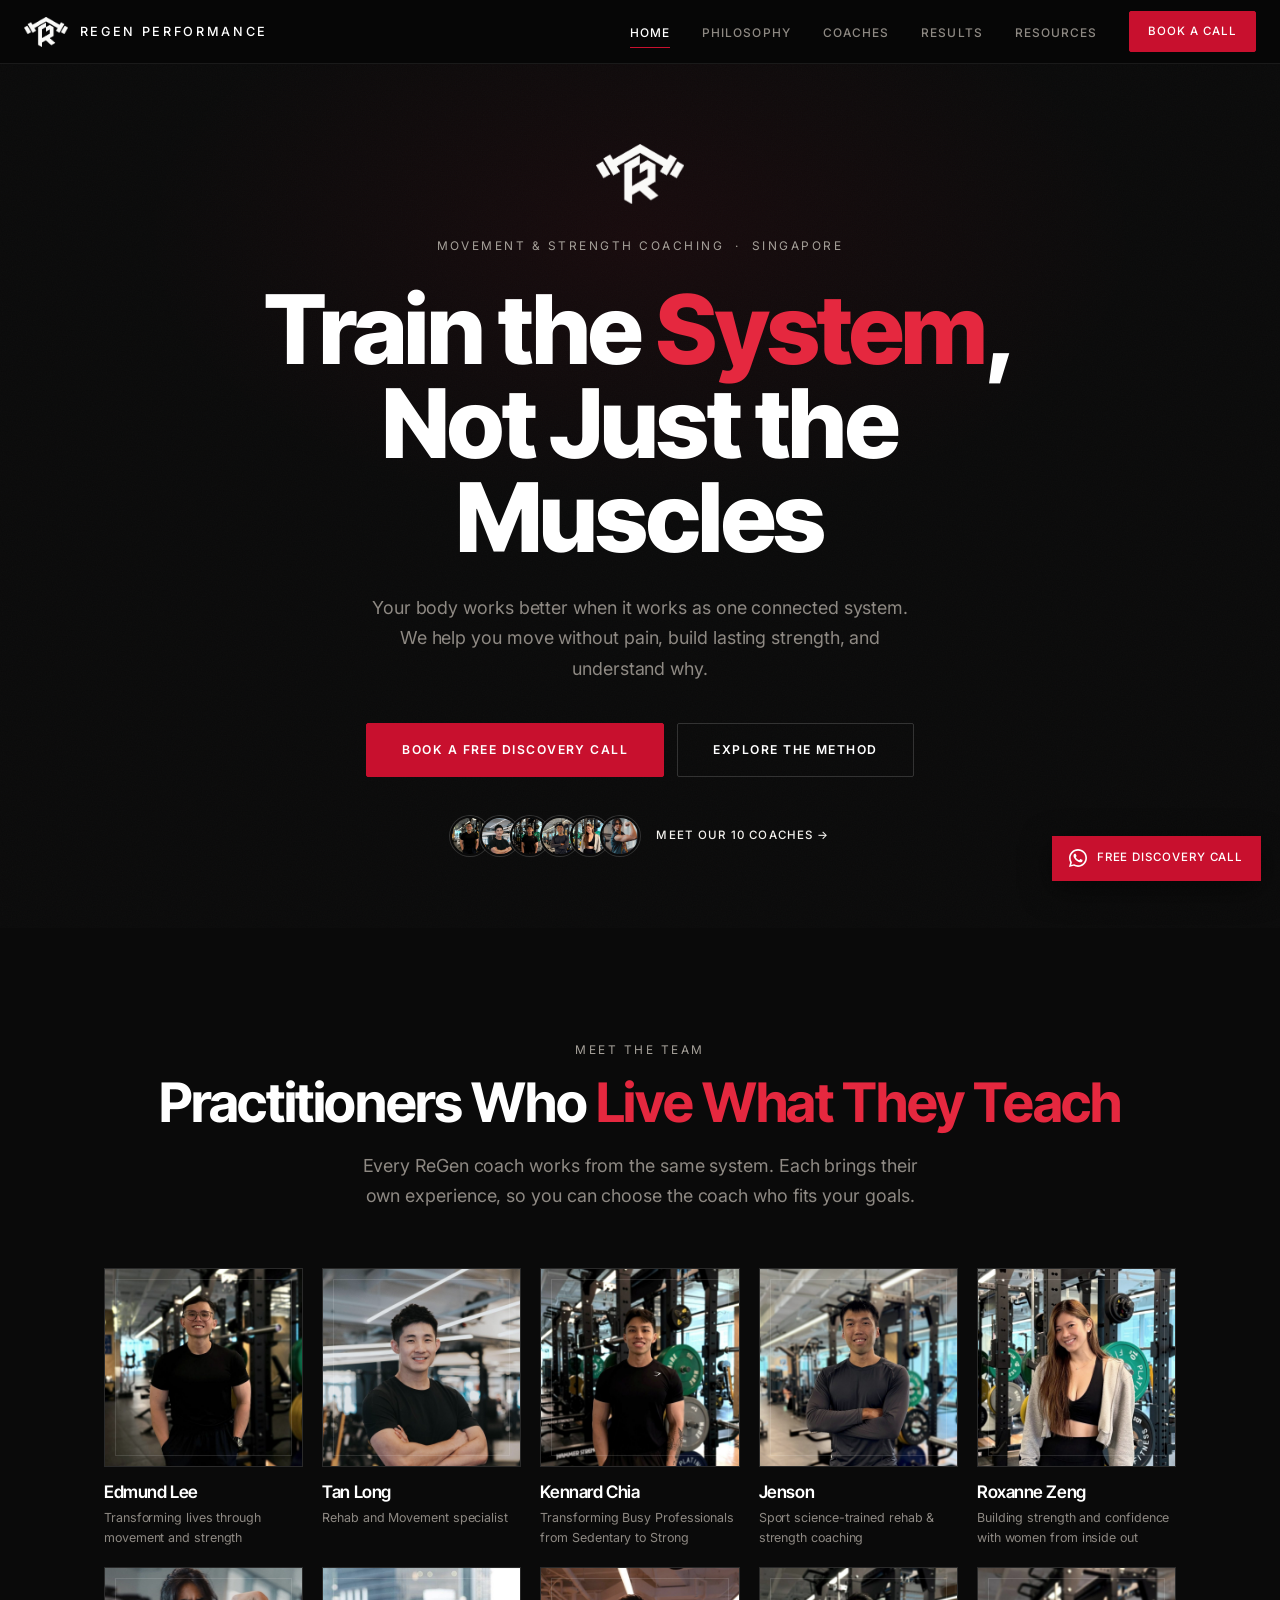
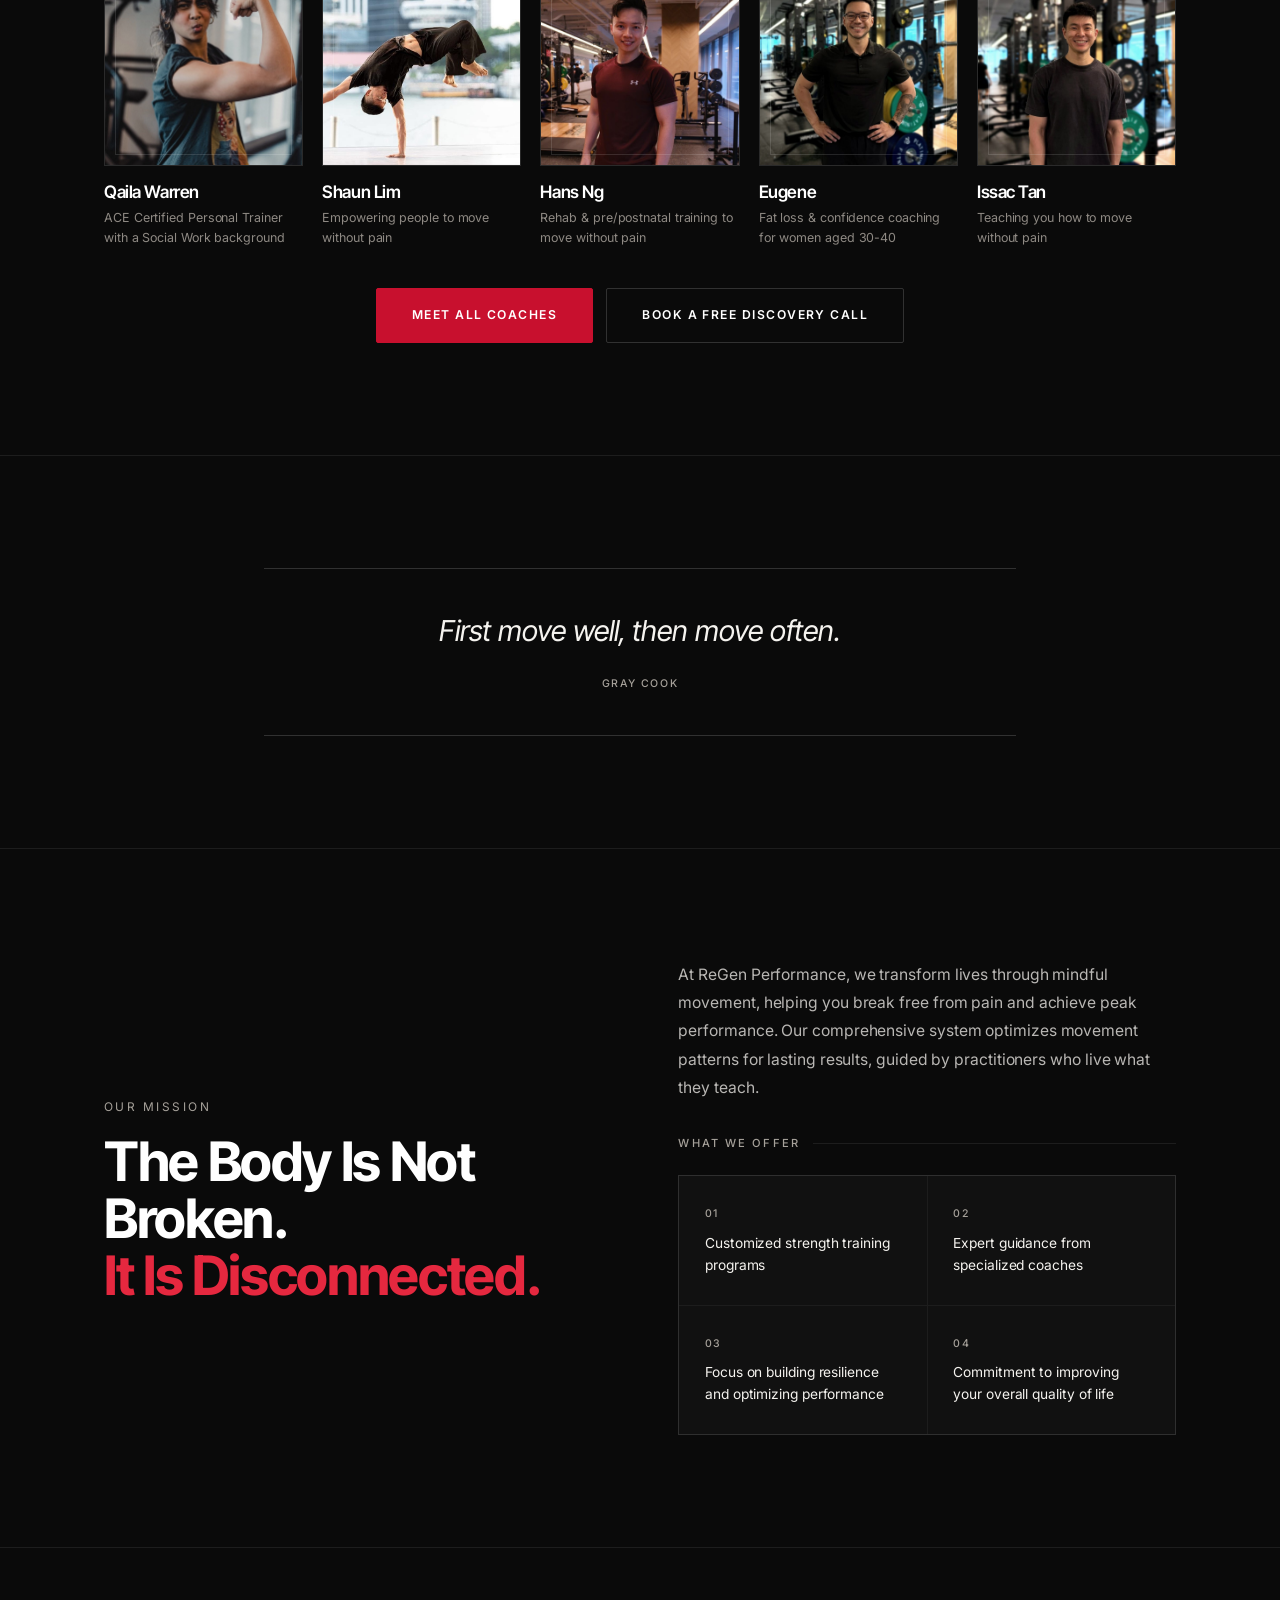
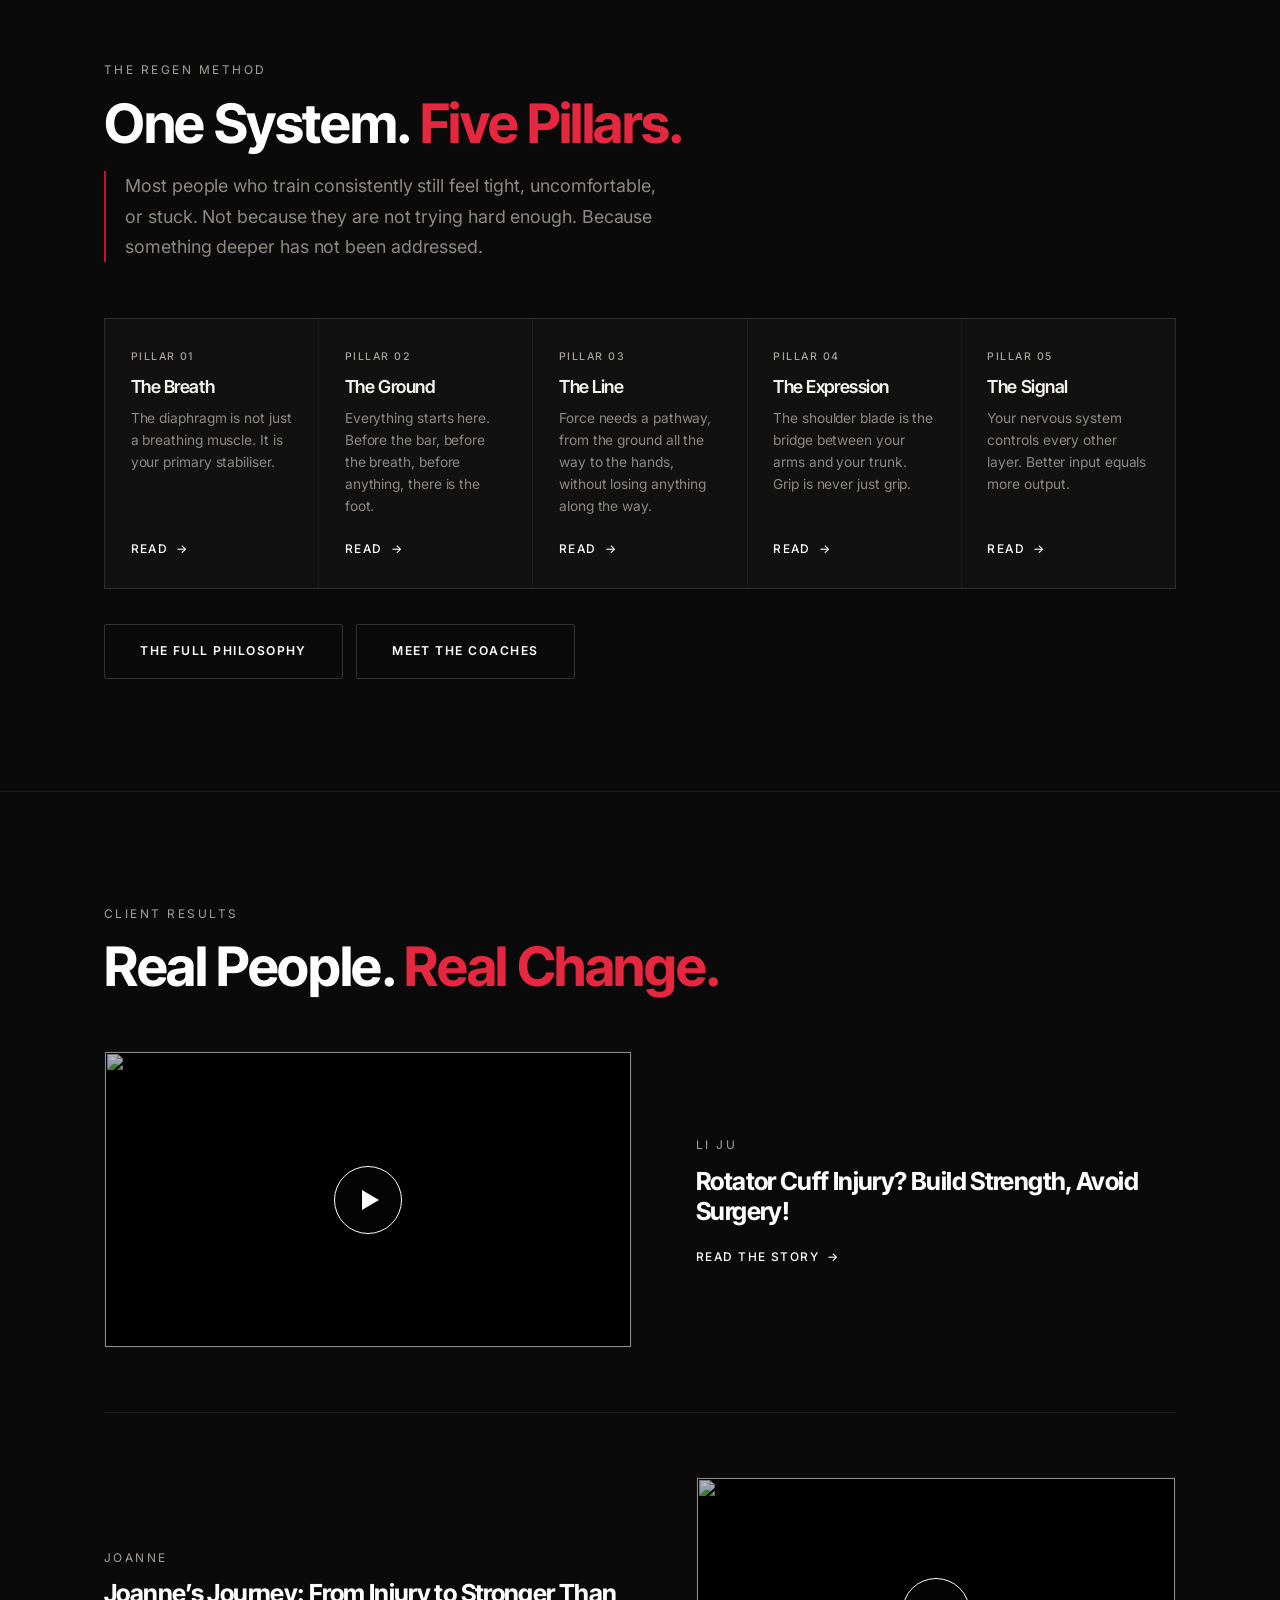
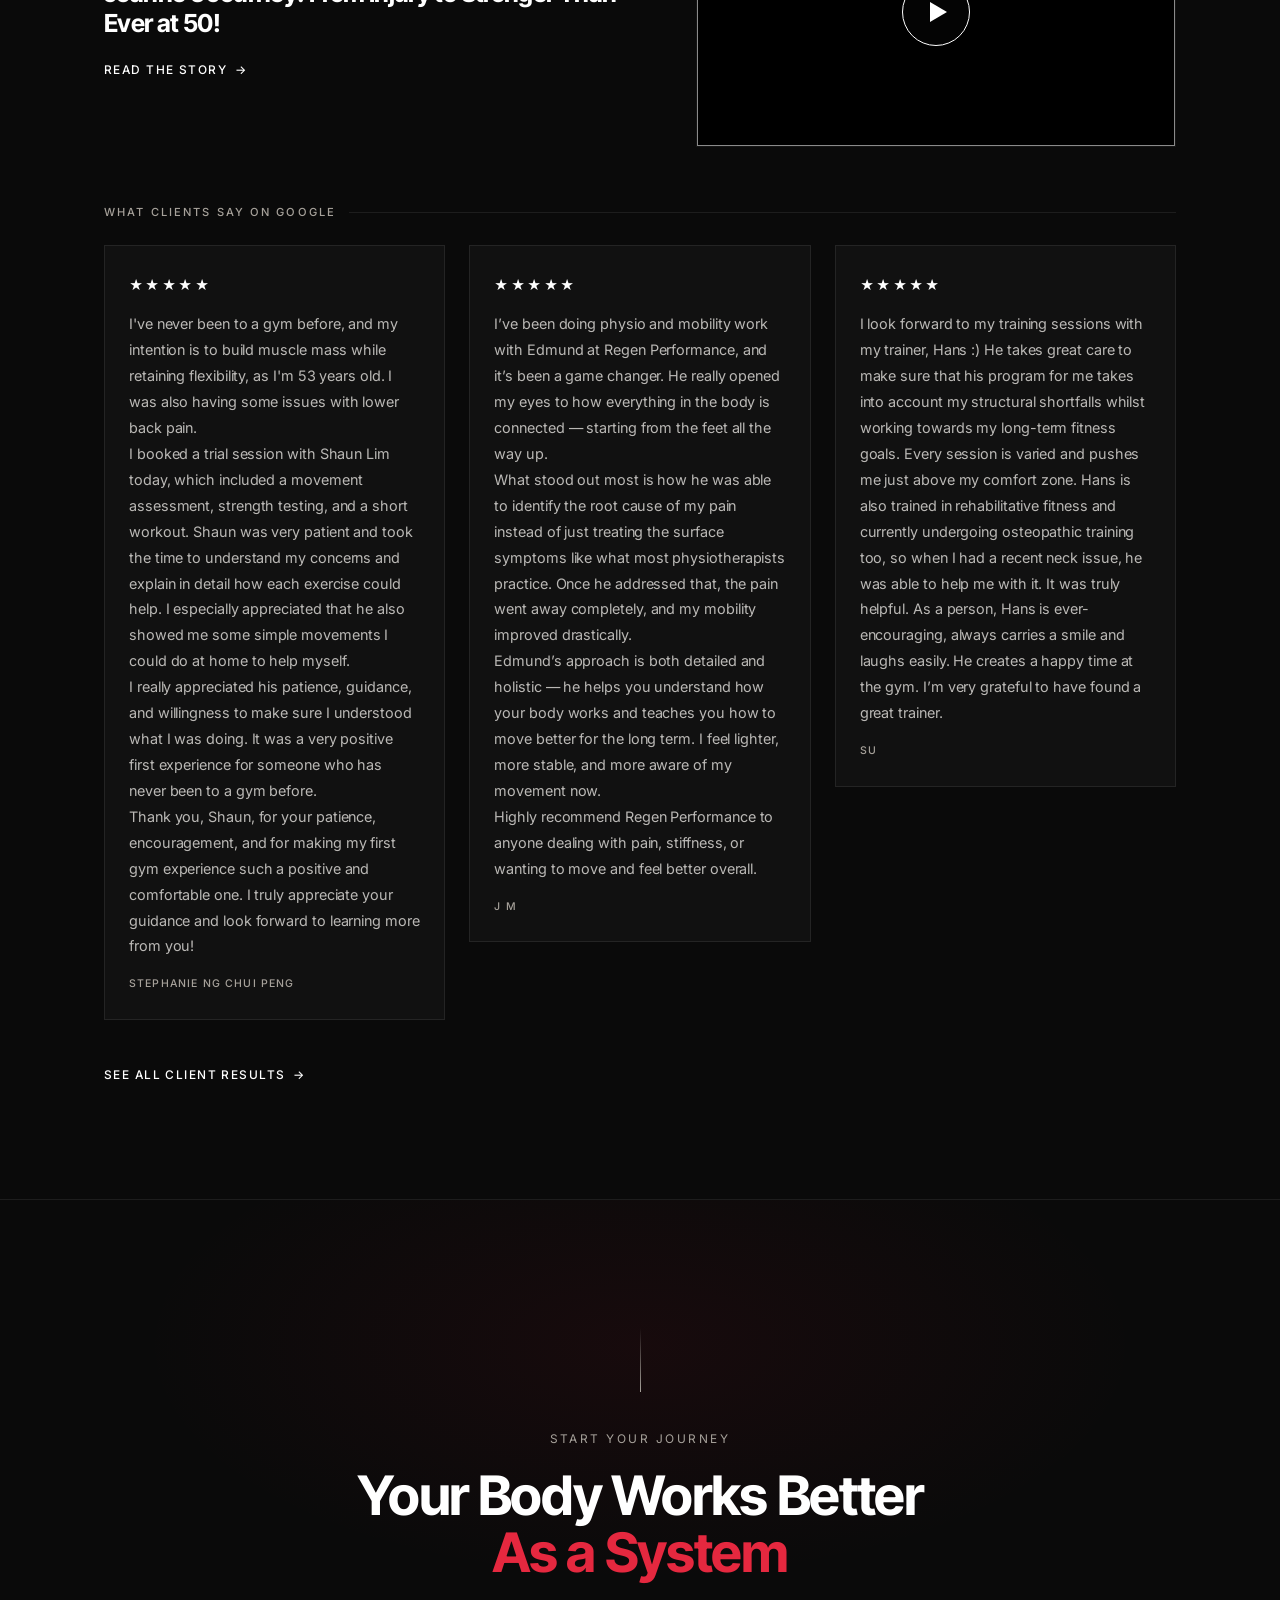
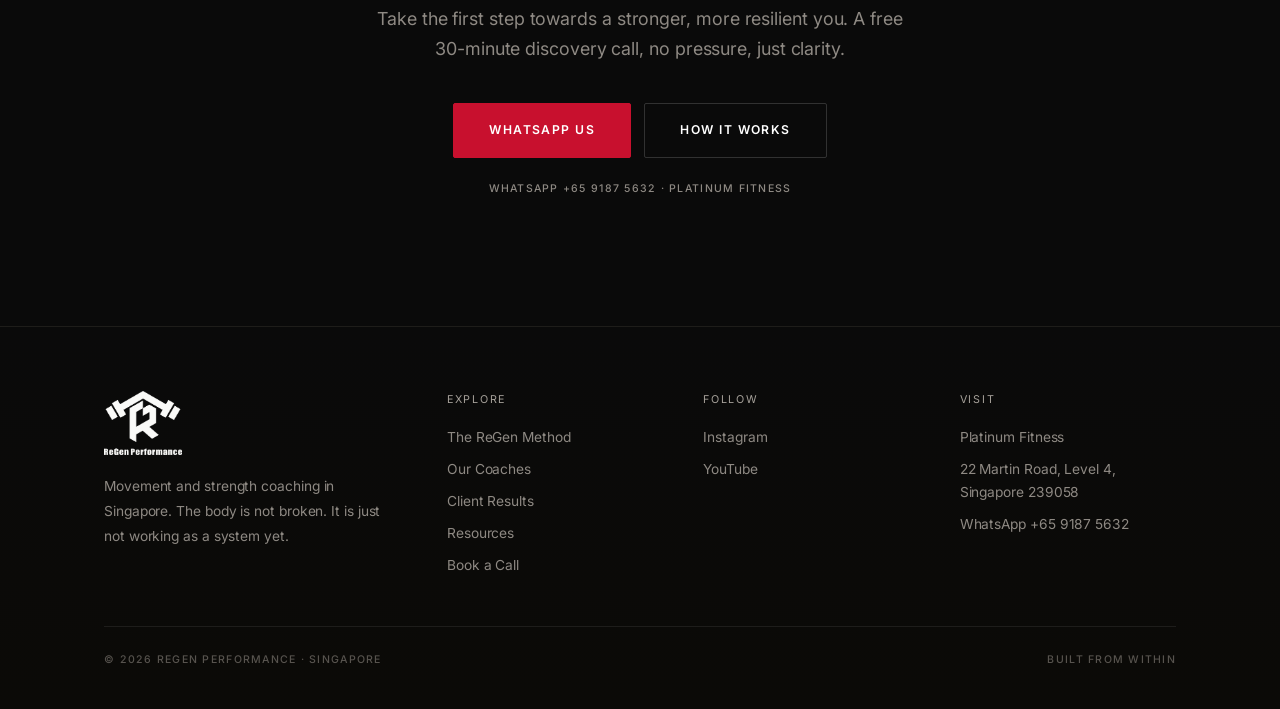
==== index.html @ e192d985 "Premium redesign: black, white and red with Inter Tight / Inter - Near-black + off-white base, deep " ====
<!DOCTYPE html>
<html lang="en">
<head>
<meta charset="UTF-8">
<meta name="viewport" content="width=device-width, initial-scale=1.0">
<title>ReGen Performance · Movement &amp; Strength Coaching Singapore</title>
<meta name="description" content="ReGen Performance is a movement and strength coaching team in Singapore. Train the system, not just the muscles. Move well, get stronger and train pain-free. Book a free 30-minute discovery call.">
<meta property="og:title" content="ReGen Performance · Movement &amp; Strength Coaching Singapore">
<meta property="og:description" content="Movement and strength coaching in Singapore. Train the system, not just the muscles.">
<meta property="og:image" content="/assets/img/icon-512.png">
<meta property="og:type" content="website">
<meta name="theme-color" content="#070707">
<link rel="icon" type="image/png" href="/assets/img/favicon-32.png">
<link rel="apple-touch-icon" href="/assets/img/apple-touch-icon.png">
<link rel="preconnect" href="https://fonts.googleapis.com"><link rel="preconnect" href="https://fonts.gstatic.com" crossorigin>
<link href="https://fonts.googleapis.com/css2?family=Inter+Tight:ital,wght@0,500;0,600;0,700;0,800;1,700&family=Inter:wght@300;400;500;600&display=swap" rel="stylesheet">
<link rel="stylesheet" href="/assets/css/site.css">
</head>
<body data-page="home">
<main>

  <!-- HERO -->
  <section class="hero center">
    <div class="glow"></div><div class="grain"></div>
    <div class="wrap-narrow">
      <img class="hero-mark rise" src="/assets/img/logo-mark-white.png" alt="" width="88" height="60" style="margin-left:auto;margin-right:auto">
      <span class="eyebrow rise rise-1">Movement &amp; Strength Coaching &nbsp;·&nbsp; Singapore</span>
      <h1 class="h1 rise rise-2">Train the <em>System</em>,<br>Not Just the Muscles</h1>
      <p class="lead rise rise-3" id="hero-lead">Your body works better when it works as one connected system. We help you move without pain, build lasting strength, and understand why.</p>
      <div class="btn-row rise rise-4">
        <a class="btn btn-gold" id="hero-book" href="/book.html">Book a Free Discovery Call</a>
        <a class="btn btn-ghost" href="/philosophy.html">Explore the Method</a>
      </div>
      <a class="hero-team rise rise-4" id="hero-team" href="#team" hidden></a>
    </div>
  </section>

  <!-- TEAM -->
  <section class="section" id="team">
    <div class="wrap">
      <div class="section-head reveal center">
        <span class="eyebrow">Meet the Team</span>
        <h2 class="h2">Practitioners Who <em>Live What They Teach</em></h2>
        <p class="lead">Every ReGen coach works from the same system. Each brings their own experience, so you can choose the coach who fits your goals.</p>
      </div>
      <div class="team-wall" id="team-wall"><div class="skeleton">Loading the team</div></div>
      <div class="btn-row reveal" style="justify-content:center;margin-top:2.5rem"><a class="btn btn-gold" href="/coaches.html">Meet All Coaches</a><a class="btn btn-ghost" id="team-book" href="/book.html">Book a Free Discovery Call</a></div>
    </div>
  </section>

  <!-- QUOTE -->
  <section class="section" id="quote-section" hidden>
    <div class="wrap-narrow reveal"><div class="pq"><p id="quote-text"></p><cite id="quote-author"></cite></div></div>
  </section>

  <!-- MISSION -->
  <section class="section">
    <div class="wrap split">
      <div class="reveal">
        <span class="eyebrow">Our Mission</span>
        <h2 class="h2" style="margin-top:0.9rem">The Body Is Not Broken.<br><em>It Is Disconnected.</em></h2>
      </div>
      <div class="reveal">
        <div class="body" id="mission-body"></div>
        <div id="offer" style="margin-top:2rem"></div>
      </div>
    </div>
  </section>

  <!-- THE METHOD -->
  <section class="section">
    <div class="wrap">
      <div class="section-head reveal">
        <span class="eyebrow">The ReGen Method</span>
        <h2 class="h2">One System. <em>Five Pillars.</em></h2>
        <p class="lead lead-rule">Most people who train consistently still feel tight, uncomfortable, or stuck. Not because they are not trying hard enough. Because something deeper has not been addressed.</p>
      </div>
      <div class="grid grid-5 reveal">
        <a class="card" href="/philosophy.html#breath"><span class="card-label">Pillar 01</span><span class="card-title">The Breath</span><span class="card-text">The diaphragm is not just a breathing muscle. It is your primary stabiliser.</span><span class="link-arrow">Read <span>→</span></span></a>
        <a class="card" href="/philosophy.html#ground"><span class="card-label">Pillar 02</span><span class="card-title">The Ground</span><span class="card-text">Everything starts here. Before the bar, before the breath, before anything, there is the foot.</span><span class="link-arrow">Read <span>→</span></span></a>
        <a class="card" href="/philosophy.html#line"><span class="card-label">Pillar 03</span><span class="card-title">The Line</span><span class="card-text">Force needs a pathway, from the ground all the way to the hands, without losing anything along the way.</span><span class="link-arrow">Read <span>→</span></span></a>
        <a class="card" href="/philosophy.html#expression"><span class="card-label">Pillar 04</span><span class="card-title">The Expression</span><span class="card-text">The shoulder blade is the bridge between your arms and your trunk. Grip is never just grip.</span><span class="link-arrow">Read <span>→</span></span></a>
        <a class="card" href="/philosophy.html#signal"><span class="card-label">Pillar 05</span><span class="card-title">The Signal</span><span class="card-text">Your nervous system controls every other layer. Better input equals more output.</span><span class="link-arrow">Read <span>→</span></span></a>
      </div>
      <div class="btn-row reveal" style="margin-top:2.2rem">
        <a class="btn btn-ghost" href="/philosophy.html">The Full Philosophy</a>
        <a class="btn btn-ghost" href="/coaches.html">Meet the Coaches</a>
      </div>
    </div>
  </section>

  <!-- RESULTS -->
  <section class="section" id="results-section" hidden>
    <div class="wrap">
      <div class="section-head reveal">
        <span class="eyebrow">Client Results</span>
        <h2 class="h2">Real People. <em>Real Change.</em></h2>
      </div>
      <div id="featured-stories"></div>
      <div id="home-reviews" style="margin-top:3.5rem"></div>
      <div class="reveal" style="margin-top:2.5rem"><a class="link-arrow" href="/results.html">See all client results <span>→</span></a></div>
    </div>
  </section>

  <!-- CTA -->
  <section class="cta-band">
    <div class="glow"></div>
    <div class="wrap-narrow reveal">
      <div class="hero-vline"></div>
      <span class="eyebrow">Start Your Journey</span>
      <h2 class="h2" style="margin-top:1rem">Your Body Works Better<br><em>As a System</em></h2>
      <p class="lead" id="cta-lead">Take the first step towards a stronger, more resilient you. A free 30-minute discovery call, no pressure, just clarity.</p>
      <div class="btn-row"><a class="btn btn-gold" id="cta-wa" href="/book.html">WhatsApp Us</a><a class="btn btn-ghost" href="/book.html">How It Works</a></div>
      <p class="cta-note" id="cta-note"></p>
    </div>
  </section>

</main>
<script src="https://cdn.jsdelivr.net/npm/marked@12.0.2/marked.min.js"></script>
<script src="/assets/js/site.js"></script>
<script>
RG.ready(async function (site) {
  var waHref = RG.wa(site.whatsapp, site.whatsappMessage);
  document.getElementById("hero-book").href = waHref;
  document.getElementById("hero-book").target = "_blank";
  document.getElementById("cta-wa").href = waHref;
  document.getElementById("cta-wa").target = "_blank";
  if (site.whatsappDisplay) document.getElementById("cta-note").textContent = "WhatsApp " + site.whatsappDisplay + " · " + ((site.location && site.location.name) || "");

  if (site.quote && site.quote.text) {
    document.getElementById("quote-text").textContent = site.quote.text.replace(/^["“]|["”]$/g, "");
    document.getElementById("quote-author").textContent = site.quote.author;
    document.getElementById("quote-section").hidden = false;
  }
  var mission = document.getElementById("mission-body");
  mission.innerHTML = site.mission && site.mission.body ? RG.md(site.mission.body) : "";
  if (site.offer && site.offer.length) {
    document.getElementById("offer").innerHTML = '<div class="label-rule">What We Offer</div><div class="grid grid-2">' +
      site.offer.filter(Boolean).map(function (o, i) { return '<div class="card"><span class="card-label">0' + (i + 1) + '</span><span class="card-text" style="color:var(--cream)">' + RG.esc(o) + "</span></div>"; }).join("") + "</div>";
  }

  var [t, r, c] = await Promise.all([RG.load("testimonials"), RG.load("reviews"), RG.load("coaches")]);

  var featured = (t.testimonials || []).filter(function (x) { return x.featured; }).slice(0, 2);
  if (featured.length) {
    document.getElementById("featured-stories").innerHTML = featured.map(function (s) {
      return '<article class="story reveal"><div class="story-media">' + (RG.video(s.youtubeId, s.name) || "") + '</div><div><span class="eyebrow">' + RG.esc(s.name) + '</span><h3 class="h3">' + RG.esc(s.headline) + '</h3><a class="link-arrow" href="/results.html">Read the story <span>→</span></a></div></article>';
    }).join("");
    document.getElementById("results-section").hidden = false;
  }
  // Three featured reviews, each about a different coach, in a fresh order per visit.
  var seen = {}, reviews = RG.shuffle((r.reviews || []).filter(function (v) { return v.featured; })).filter(function (v) {
    var k = (v.coaches || [])[0] || v.name; if (seen[k]) return false; seen[k] = 1; return true;
  }).slice(0, 3);
  if (reviews.length) {
    document.getElementById("home-reviews").innerHTML = '<div class="label-rule">What Clients Say on Google</div><div class="review-grid">' + reviews.map(function (v) {
      return '<figure class="review reveal">' + RG.stars(v.rating) + "<p>" + RG.esc(v.text) + '</p><figcaption class="review-by">' + RG.esc(v.name) + "</figcaption></figure>";
    }).join("") + "</div>";
    document.getElementById("results-section").hidden = false;
  }

  var team = RG.shuffle(c.coaches);
  if (team.length) {
    document.getElementById("team-wall").innerHTML = team.map(function (k) {
      var href = "/coach.html?c=" + encodeURIComponent(k.slug);
      return '<a class="team-member reveal" href="' + href + '"><span class="coach-photo">' + RG.photo(k.photo, k.name) + '</span>' +
        '<span class="team-name">' + RG.esc(k.name) + '</span><span class="team-spec">' + RG.esc(k.specialty) + '</span></a>';
    }).join("");
    var hero = document.getElementById("hero-team");
    hero.innerHTML = '<span class="hero-faces">' + team.slice(0, 6).map(function (k) { return '<span class="hero-face">' + RG.photo(k.photo, k.name) + '</span>'; }).join("") + '</span>' +
      '<span class="hero-team-text">Meet our ' + team.length + ' coaches <span>→</span></span>';
    hero.hidden = false;
  }
  document.getElementById("team-book").href = waHref;
  document.getElementById("team-book").target = "_blank";
});
</script>
</body>
</html>
---- assets/css/site.css ----
/* ReGen Performance design system: matches the Built From Within ebook */
:root{
  --ink:#0A0A0A;--cream:#F5F3EF;--white:#FFFFFF;
  --accent:#C8102E;--accent-bright:#E0263F;
  --gold:#A6A19A;--gold-bright:#FFFFFF;
  --muted:#8E8983;--muted2:#57534E;
  --card:#111111;--card2:#181818;
  --border:rgba(255,255,255,0.08);--border2:rgba(255,255,255,0.16);
  --text-soft:rgba(245,243,239,0.74);
  --serif:"Inter Tight","Inter",system-ui,sans-serif;
  --sans:"Inter",system-ui,sans-serif;
  --mono:"Inter",system-ui,sans-serif;
  --nav-h:64px;
  --wrap:1120px;
}
*{margin:0;padding:0;box-sizing:border-box;}
html{scroll-behavior:smooth;-webkit-text-size-adjust:100%;}
body{background:var(--ink);color:var(--cream);font-family:var(--sans);font-weight:300;line-height:1.7;overflow-x:hidden;min-height:100vh;display:flex;flex-direction:column;}
main{flex:1;padding-top:var(--nav-h);}
img{max-width:100%;display:block;}
a{color:inherit;}
::selection{background:rgba(255,255,255,0.193);color:var(--white);}
:focus-visible{outline:2px solid var(--gold);outline-offset:3px;}

/* ---------- Type ---------- */
.eyebrow{font-family:var(--mono);font-weight:500;font-size:0.744rem;letter-spacing:0.21em;color:var(--gold);text-transform:uppercase;font-weight:400;}
.h1{font-family:var(--serif);font-size:clamp(2.8rem,8vw,6rem);font-weight:900;line-height:0.95;color:var(--white);letter-spacing:-0.015em;}
.h2{font-family:var(--serif);font-size:clamp(2rem,5vw,3.4rem);font-weight:700;line-height:1.05;color:var(--white);}
.h3{font-family:var(--serif);font-size:clamp(1.25rem,2.4vw,1.55rem);font-weight:700;line-height:1.2;color:var(--white);}
.h1 em,.h2 em,.h3 em{font-style:italic;color:var(--gold);font-weight:inherit;}
.lead{font-size:clamp(1rem,1.6vw,1.12rem);color:var(--muted);line-height:1.9;max-width:560px;}
.lead-rule{padding-left:1.2rem;border-left:2px solid var(--gold);}
.body{font-size:0.98rem;color:var(--text-soft);line-height:1.9;}
.body strong{color:var(--cream);font-weight:500;}
.center{text-align:center;}.center .lead{margin-left:auto;margin-right:auto;}

/* ---------- Layout ---------- */
.wrap{max-width:var(--wrap);margin:0 auto;padding:0 1.5rem;}
.wrap-narrow{max-width:800px;margin:0 auto;padding:0 1.5rem;}
.section{padding:clamp(4rem,9vw,7rem) 0;position:relative;}
.section+.section{border-top:1px solid var(--border);}
.section-head{margin-bottom:clamp(2.2rem,5vw,3.5rem);}
.section-head .eyebrow{display:block;margin-bottom:0.9rem;}
.section-head .lead{margin-top:1.2rem;}
.label-rule{font-family:var(--mono);font-weight:500;font-size:0.696rem;letter-spacing:0.19em;color:var(--gold);text-transform:uppercase;display:flex;align-items:center;gap:0.8rem;margin:0 0 1.4rem;}
.label-rule::after{content:"";flex:1;height:1px;background:var(--border);}
.divider{height:1px;margin:2.5rem 0;background:linear-gradient(to right,rgba(255,255,255,0.176),transparent);}
.glow{position:absolute;inset:0;pointer-events:none;background:radial-gradient(ellipse 60% 50% at 50% 25%,rgba(255,255,255,0.039) 0%,transparent 65%);}
.grain{position:absolute;inset:0;pointer-events:none;opacity:0.025;background-image:url("data:image/svg+xml,%3Csvg xmlns='http://www.w3.org/2000/svg' width='300' height='300'%3E%3Cfilter id='n'%3E%3CfeTurbulence type='fractalNoise' baseFrequency='0.8' numOctaves='4' stitchTiles='stitch'/%3E%3C/filter%3E%3Crect width='300' height='300' filter='url(%23n)'/%3E%3C/svg%3E");}

/* ---------- Buttons ---------- */
.btn{display:inline-flex;align-items:center;justify-content:center;gap:0.6rem;padding:1rem 2.2rem;font-family:var(--sans);font-size:0.76rem;font-weight:500;letter-spacing:0.2em;text-transform:uppercase;text-decoration:none;border:1px solid var(--gold);cursor:pointer;transition:background .3s,color .3s,transform .3s,border-color .3s;}
.btn-gold{background:var(--gold);color:var(--ink);}
.btn-gold:hover{background:var(--gold-bright);border-color:var(--gold-bright);transform:translateY(-2px);}
.btn-ghost{background:transparent;color:var(--gold);border-color:var(--border2);}
.btn-ghost:hover{border-color:var(--gold);background:rgba(255,255,255,0.033);}
.btn-sm{padding:0.65rem 1.2rem;font-size:0.66rem;letter-spacing:0.16em;}
.btn-row{display:flex;gap:0.8rem;flex-wrap:wrap;}
.center .btn-row{justify-content:center;}
.link-arrow{font-family:var(--mono);font-weight:500;font-size:0.744rem;letter-spacing:0.12em;text-transform:uppercase;color:var(--gold);text-decoration:none;display:inline-flex;gap:0.5rem;align-items:center;}
.link-arrow span{transition:transform .25s;}
.link-arrow:hover span{transform:translateX(4px);}

/* ---------- Nav ---------- */
.progress-bar{position:fixed;top:0;left:0;height:2px;background:var(--gold);z-index:300;width:0;transition:width .1s linear;}
.site-nav{position:fixed;top:0;left:0;right:0;z-index:200;height:var(--nav-h);background:rgba(7,7,7,0.92);backdrop-filter:blur(20px);-webkit-backdrop-filter:blur(20px);border-bottom:1px solid var(--border);}
.site-nav .wrap{height:100%;display:flex;align-items:center;justify-content:space-between;gap:1rem;max-width:1280px;}
.brand{display:flex;align-items:center;gap:0.75rem;text-decoration:none;}
.brand img{height:30px;width:auto;}
.brand span{font-family:var(--mono);font-weight:500;font-size:0.792rem;letter-spacing:0.21em;color:var(--gold);text-transform:uppercase;white-space:nowrap;}
.nav-links{display:flex;align-items:center;gap:2rem;list-style:none;}
.nav-links a{font-family:var(--mono);font-weight:500;font-size:0.744rem;letter-spacing:0.09em;text-transform:uppercase;color:var(--muted);text-decoration:none;transition:color .25s;position:relative;padding:0.4rem 0;}
.nav-links a:hover,.nav-links a[aria-current="page"]{color:var(--gold);}
.nav-links a[aria-current="page"]::after{content:"";position:absolute;left:0;right:0;bottom:-2px;height:1px;background:var(--gold);}
.nav-links .btn{color:var(--ink);padding:0.6rem 1.1rem;font-family:var(--mono);font-weight:500;font-size:0.72rem;}
.nav-links .btn:hover{color:var(--ink);}
.nav-links .btn::after{display:none;}
.nav-toggle{display:none;background:none;border:0;width:44px;height:44px;cursor:pointer;position:relative;}
.nav-toggle span,.nav-toggle span::before,.nav-toggle span::after{position:absolute;left:11px;width:22px;height:1.5px;background:var(--gold);transition:transform .3s,opacity .3s;content:"";}
.nav-toggle span{top:21px;}
.nav-toggle span::before{left:0;top:-7px;}
.nav-toggle span::after{left:0;top:7px;}
.nav-open .nav-toggle span{background:transparent;}
.nav-open .nav-toggle span::before{transform:translateY(7px) rotate(45deg);}
.nav-open .nav-toggle span::after{transform:translateY(-7px) rotate(-45deg);}

/* ---------- Footer ---------- */
.site-footer{border-top:1px solid var(--border);padding:4rem 0 2.5rem;background:linear-gradient(to bottom,var(--ink),#0b0a07);}
.footer-grid{display:grid;grid-template-columns:1.4fr 1fr 1fr 1fr;gap:2.5rem;}
.footer-brand img{height:64px;width:auto;margin-bottom:1.2rem;}
.footer-brand p{font-size:0.86rem;color:var(--muted);max-width:280px;line-height:1.8;}
.footer-col h4{font-family:var(--mono);font-weight:500;font-size:0.672rem;letter-spacing:0.16em;color:var(--gold);text-transform:uppercase;font-weight:400;margin-bottom:1rem;}
.footer-col ul{list-style:none;display:flex;flex-direction:column;gap:0.55rem;}
.footer-col a,.footer-col li{font-size:0.86rem;color:var(--muted);text-decoration:none;transition:color .2s;}
.footer-col a:hover{color:var(--cream);}
.footer-base{margin-top:3rem;padding-top:1.5rem;border-top:1px solid var(--border);display:flex;justify-content:space-between;gap:1rem;flex-wrap:wrap;font-family:var(--mono);font-weight:500;font-size:0.66rem;letter-spacing:0.12em;color:var(--muted2);text-transform:uppercase;}

/* ---------- Floating WhatsApp ---------- */
.wa-float{position:fixed;right:1.2rem;bottom:1.2rem;z-index:150;display:flex;align-items:center;gap:0.6rem;background:var(--gold);color:var(--ink);text-decoration:none;padding:0.8rem 1.1rem;font-family:var(--mono);font-weight:500;font-size:0.72rem;letter-spacing:0.08em;text-transform:uppercase;font-weight:500;box-shadow:0 8px 30px rgba(0,0,0,0.5);transition:transform .3s,background .3s;}
.wa-float:hover{background:var(--gold-bright);transform:translateY(-2px);}
.wa-float svg{width:18px;height:18px;flex-shrink:0;}

/* ---------- Hero ---------- */
.hero{position:relative;overflow:hidden;min-height:calc(100vh - var(--nav-h));display:flex;align-items:center;padding:5rem 0 4rem;}
.hero .wrap{position:relative;z-index:1;width:100%;}
.hero-mark{width:88px;margin-bottom:2rem;opacity:0.95;}
.hero .eyebrow{display:block;margin-bottom:1.6rem;}
.hero .lead{margin-top:1.8rem;}
.hero .btn-row{margin-top:2.4rem;}
.hero-vline{width:1px;height:64px;background:linear-gradient(to bottom,transparent,var(--gold));margin:0 auto 2rem;}
.page-hero{position:relative;overflow:hidden;padding:clamp(4.5rem,10vw,7.5rem) 0 clamp(3rem,6vw,4.5rem);border-bottom:1px solid var(--border);}
.page-hero .wrap,.page-hero .wrap-narrow{position:relative;z-index:1;}
.page-hero .eyebrow{display:block;margin-bottom:1.2rem;}
.page-hero .lead{margin-top:1.4rem;}
.pills{display:flex;gap:0.6rem;flex-wrap:wrap;margin-top:1.8rem;}
.center .pills{justify-content:center;}
.pill{font-family:var(--mono);font-weight:500;font-size:0.66rem;letter-spacing:0.09em;text-transform:uppercase;color:rgba(255,255,255,0.385);border:1px solid rgba(255,255,255,0.11);padding:0.32rem 0.8rem;}

/* ---------- Grids & cards ---------- */
.grid{display:grid;gap:1px;background:var(--border);border:1px solid var(--border);}
.grid-2{grid-template-columns:repeat(2,1fr);}
.grid-3{grid-template-columns:repeat(3,1fr);}
.grid-4{grid-template-columns:repeat(4,1fr);}
.card{background:var(--card);padding:1.8rem 1.6rem;transition:background .3s;display:flex;flex-direction:column;gap:0.55rem;}
a.card{text-decoration:none;}
.card:hover{background:var(--card2);}
.card-icon{font-size:1.5rem;margin-bottom:0.3rem;}
.card-label{font-family:var(--mono);font-weight:500;font-size:0.66rem;letter-spacing:0.14em;color:var(--gold);text-transform:uppercase;}
.card-title{font-family:var(--serif);font-size:1.12rem;color:var(--cream);line-height:1.3;}
.card-text{font-size:0.86rem;color:var(--muted);line-height:1.75;}
.card .link-arrow{margin-top:auto;padding-top:0.8rem;}
.split{display:grid;grid-template-columns:1fr 1fr;gap:clamp(2rem,6vw,5rem);align-items:center;}

/* Callouts & quotes */
.callout{background:var(--card2);border-left:3px solid var(--gold);padding:1.5rem 1.6rem;}
.callout .card-label{margin-bottom:0.6rem;display:block;}
.callout p{font-family:var(--serif);font-style:italic;font-size:1.1rem;color:var(--cream);line-height:1.65;}
.pq{padding:2.5rem 1.5rem;text-align:center;border-top:1px solid var(--border2);border-bottom:1px solid var(--border2);}
.pq p{font-family:var(--serif);font-size:clamp(1.2rem,3vw,1.8rem);font-style:italic;color:var(--cream);line-height:1.5;max-width:720px;margin:0 auto 1rem;}
.pq cite{font-family:var(--mono);font-weight:500;font-size:0.66rem;letter-spacing:0.15em;color:var(--gold);text-transform:uppercase;font-style:normal;}

/* Pillars (chain) */
.chain{display:flex;flex-direction:column;}
.chain-row{display:grid;grid-template-columns:48px 1fr;gap:1.4rem;position:relative;}
.chain-row:not(:last-child)::after{content:"";position:absolute;left:23px;top:50px;width:2px;height:calc(100% - 8px);background:linear-gradient(to bottom,rgba(255,255,255,0.248),rgba(255,255,255,0.017));}
.chain-node{width:48px;height:48px;border-radius:50%;border:2px solid var(--gold);display:flex;align-items:center;justify-content:center;font-family:var(--mono);font-weight:500;font-size:0.72rem;color:var(--gold);background:var(--ink);}
.chain-body{padding-bottom:2.2rem;}
.chain-tag{font-family:var(--mono);font-weight:500;font-size:0.66rem;letter-spacing:0.14em;color:var(--gold);text-transform:uppercase;margin-bottom:0.25rem;}
.chain-heading{font-family:var(--serif);font-size:1.3rem;font-weight:700;color:var(--white);margin-bottom:0.4rem;}
.chain-text{font-size:0.9rem;color:var(--muted);line-height:1.8;}

/* ---------- Coaches ---------- */
.coach-grid{display:grid;grid-template-columns:repeat(3,1fr);gap:1.5rem;}
.coach-card{background:var(--card);border:1px solid var(--border);display:flex;flex-direction:column;transition:border-color .3s,transform .3s;}
.coach-card:hover{border-color:var(--border2);transform:translateY(-3px);}
.coach-photo{aspect-ratio:1/1;position:relative;overflow:hidden;background:var(--card2);border-bottom:1px solid var(--border2);display:block;}
.coach-photo img{width:100%;height:100%;object-fit:cover;filter:saturate(0.85);transition:transform .6s,filter .6s;}
.coach-card:hover .coach-photo img{transform:scale(1.03);filter:saturate(1);}
.coach-photo::after{content:"";position:absolute;inset:10px;border:1px solid rgba(255,255,255,0.193);pointer-events:none;}
.photo-placeholder{width:100%;height:100%;display:flex;align-items:center;justify-content:center;background:radial-gradient(circle at 50% 40%,rgba(255,255,255,0.055),transparent 70%),var(--card2);}
.photo-placeholder span{font-family:var(--serif);font-size:3rem;font-style:italic;color:rgba(255,255,255,0.303);}
.coach-body{padding:1.5rem 1.4rem 1.6rem;display:flex;flex-direction:column;gap:0.5rem;flex:1;}
.coach-name{font-family:var(--serif);font-size:1.35rem;color:var(--white);font-weight:700;line-height:1.2;}
.coach-name a{text-decoration:none;}
.coach-specialty{font-family:var(--mono);font-weight:500;font-size:0.66rem;letter-spacing:0.1em;color:var(--gold);text-transform:uppercase;line-height:1.7;}
.coach-bio{font-size:0.86rem;color:var(--muted);line-height:1.75;margin-top:0.3rem;}
.coach-actions{display:flex;gap:0.6rem;flex-wrap:wrap;align-items:center;margin-top:auto;padding-top:1.1rem;}
.coach-ig{font-family:var(--mono);font-weight:500;font-size:0.672rem;letter-spacing:0.06em;color:var(--muted);text-decoration:none;}
.coach-ig:hover{color:var(--gold);}
.profile{display:grid;grid-template-columns:minmax(260px,400px) 1fr;gap:clamp(2rem,5vw,4.5rem);align-items:start;}
.profile-aside{position:sticky;top:calc(var(--nav-h) + 1.5rem);display:flex;flex-direction:column;gap:1rem;}
.profile-aside .coach-photo{border:1px solid var(--border2);}
.fact{border:1px solid var(--border);background:var(--card);padding:1.2rem 1.3rem;}
.fact .card-label{display:block;margin-bottom:0.5rem;}
.fact p,.fact li{font-size:0.86rem;color:var(--text-soft);line-height:1.7;}
.fact ul{list-style:none;display:flex;flex-direction:column;gap:0.35rem;}
.price-row{display:flex;justify-content:space-between;gap:1rem;padding:0.55rem 0;border-bottom:1px solid var(--border);font-size:0.88rem;color:var(--text-soft);}
.price-row:last-child{border-bottom:0;}
.price-row b{color:var(--gold);font-weight:500;white-space:nowrap;}

/* ---------- Prose (markdown) ---------- */
.prose{color:var(--text-soft);font-size:1rem;line-height:1.9;}
.prose>*+*{margin-top:1.1rem;}
.prose h2{font-family:var(--serif);font-size:1.6rem;color:var(--white);margin-top:2.6rem;line-height:1.2;}
.prose h3{font-family:var(--serif);font-size:1.25rem;color:var(--cream);margin-top:2rem;}
.prose h2:first-child,.prose h3:first-child{margin-top:0;}
.prose strong{color:var(--cream);font-weight:500;}
.prose a{color:var(--gold);text-underline-offset:3px;}
.prose ul,.prose ol{padding-left:1.3rem;display:flex;flex-direction:column;gap:0.4rem;}
.prose li::marker{color:var(--gold);}
.prose blockquote{border-left:3px solid var(--gold);background:var(--card2);padding:1.1rem 1.4rem;font-family:var(--serif);font-style:italic;color:var(--cream);}
.prose img{border:1px solid var(--border);margin:1.6rem 0;}
.prose hr{border:0;height:1px;background:var(--border);margin:2rem 0;}
.prose table{width:100%;border-collapse:collapse;font-size:0.9rem;}
.prose th,.prose td{border:1px solid var(--border);padding:0.6rem 0.8rem;text-align:left;}
.prose th{color:var(--gold);font-family:var(--mono);font-weight:500;font-size:0.72rem;letter-spacing:0.09em;text-transform:uppercase;font-weight:400;}

/* ---------- Video (click to load) ---------- */
.video{position:relative;aspect-ratio:16/9;background:#000;border:1px solid var(--border);overflow:hidden;cursor:pointer;}
.video img{width:100%;height:100%;object-fit:cover;opacity:0.72;transition:opacity .4s,transform .6s;}
.video:hover img{opacity:0.9;transform:scale(1.02);}
.video iframe{position:absolute;inset:0;width:100%;height:100%;border:0;}
.video-play{position:absolute;inset:0;margin:auto;width:68px;height:68px;border-radius:50%;background:rgba(7,7,7,0.7);border:1px solid var(--gold);display:flex;align-items:center;justify-content:center;transition:background .3s,transform .3s;}
.video-play::before{content:"";margin-left:4px;border-style:solid;border-width:10px 0 10px 17px;border-color:transparent transparent transparent var(--gold);}
.video:hover .video-play{background:var(--gold);transform:scale(1.06);}
.video:hover .video-play::before{border-left-color:var(--ink);}
.video-cap{margin-top:0.9rem;}
.video-cap .card-title{font-size:1.02rem;}
.video-grid{display:grid;grid-template-columns:repeat(3,1fr);gap:2rem 1.5rem;}

/* ---------- Testimonials & reviews ---------- */
.story{display:grid;grid-template-columns:1.1fr 1fr;gap:clamp(1.8rem,5vw,4rem);align-items:center;padding:clamp(2.5rem,5vw,4rem) 0;border-bottom:1px solid var(--border);}
.story:first-child{padding-top:0;}
.story:last-child{border-bottom:0;padding-bottom:0;}
.story:nth-child(even) .story-media{order:2;}
.story .h3{margin:0.6rem 0 1rem;}
.story .prose{font-size:0.94rem;}
.review-grid{columns:3 300px;column-gap:1.5rem;}
.review{break-inside:avoid;background:var(--card);border:1px solid var(--border);padding:1.6rem 1.5rem;margin-bottom:1.5rem;}
.stars{color:var(--gold);letter-spacing:0.18em;font-size:0.85rem;}
.review p{font-size:0.9rem;color:var(--text-soft);line-height:1.8;margin:0.8rem 0 1rem;}
.review-by{font-family:var(--mono);font-weight:500;font-size:0.66rem;letter-spacing:0.11em;color:var(--gold);text-transform:uppercase;}
.review-by span{color:var(--muted2);margin-left:0.6rem;}
.rating-badge{display:inline-flex;align-items:center;gap:1rem;border:1px solid var(--border2);padding:0.9rem 1.3rem;background:var(--card);text-decoration:none;}
.rating-badge b{font-family:var(--serif);font-size:1.8rem;color:var(--white);font-weight:700;}
.rating-badge small{font-family:var(--mono);font-weight:500;font-size:0.66rem;letter-spacing:0.1em;color:var(--muted);text-transform:uppercase;display:block;}

/* ---------- FAQ ---------- */
.faq{border-top:1px solid var(--border);}
.faq details{border-bottom:1px solid var(--border);}
.faq summary{list-style:none;cursor:pointer;padding:1.4rem 2.5rem 1.4rem 0;position:relative;font-family:var(--serif);font-size:1.12rem;color:var(--cream);transition:color .2s;}
.faq summary::-webkit-details-marker{display:none;}
.faq summary::after{content:"+";position:absolute;right:0.3rem;top:50%;transform:translateY(-50%);font-family:var(--mono);font-weight:500;color:var(--gold);font-size:1.32rem;transition:transform .3s;}
.faq details[open] summary::after{transform:translateY(-50%) rotate(45deg);}
.faq summary:hover{color:var(--gold);}
.faq .prose{padding:0 0 1.6rem;font-size:0.94rem;}

/* ---------- CTA band ---------- */
.cta-band{position:relative;overflow:hidden;text-align:center;padding:clamp(5rem,10vw,8rem) 0;border-top:1px solid var(--border);}
.cta-band .wrap-narrow{position:relative;z-index:1;}
.cta-band .lead{margin:1.4rem auto 0;}
.cta-band .btn-row{justify-content:center;margin-top:2.4rem;}
.cta-note{margin-top:1.4rem;font-family:var(--mono);font-weight:500;font-size:0.66rem;letter-spacing:0.12em;color:var(--muted);text-transform:uppercase;}

/* ---------- Reveal on scroll ---------- */
.reveal{opacity:0;transform:translateY(18px);transition:opacity .8s ease,transform .8s ease;}
.reveal.in{opacity:1;transform:none;}
@keyframes rise{from{opacity:0;transform:translateY(16px)}to{opacity:1;transform:none}}
.rise{animation:rise .9s ease both;}
.rise-1{animation-delay:.1s}.rise-2{animation-delay:.25s}.rise-3{animation-delay:.4s}.rise-4{animation-delay:.55s}
@media (prefers-reduced-motion:reduce){*{animation:none!important;transition:none!important;}.reveal{opacity:1;transform:none;}}

/* Loading / empty */
.skeleton{min-height:200px;display:flex;align-items:center;justify-content:center;font-family:var(--mono);font-weight:500;font-size:0.672rem;letter-spacing:0.15em;color:var(--muted2);text-transform:uppercase;}
.empty{border:1px dashed var(--border2);padding:2.5rem;text-align:center;color:var(--muted);font-size:0.9rem;}

/* ---------- Responsive ---------- */
@media (max-width:980px){
  .coach-grid,.video-grid{grid-template-columns:repeat(2,1fr);}
  .grid-4{grid-template-columns:repeat(2,1fr);}
  .grid-3{grid-template-columns:1fr 1fr;}
  .footer-grid{grid-template-columns:1fr 1fr;}
  .profile{grid-template-columns:1fr;}
  .profile-aside{position:static;max-width:460px;}
  .nav-links{gap:1.3rem;}
}
@media (max-width:820px){
  .nav-toggle{display:block;}
  .nav-links{position:fixed;top:var(--nav-h);left:0;right:0;height:calc(100vh - var(--nav-h));height:calc(100dvh - var(--nav-h));overflow-y:auto;flex-direction:column;align-items:stretch;gap:0;background:var(--ink);padding:1.5rem;transform:translateY(-8px);opacity:0;visibility:hidden;transition:opacity .3s,transform .3s,visibility .3s;}
  .nav-open .nav-links{opacity:1;transform:none;visibility:visible;}
  .nav-links li{border-bottom:1px solid var(--border);}
  .nav-links a{display:block;padding:1.15rem 0;font-size:0.72rem;}
  .nav-links a[aria-current="page"]::after{display:none;}
  .nav-links li:last-child{border:0;margin-top:1.5rem;}
  .nav-links .btn{display:flex;padding:1rem;font-size:0.68rem;}
  .split,.story{grid-template-columns:1fr;}
  .story:nth-child(even) .story-media{order:0;}
}
@media (max-width:640px){
  :root{--nav-h:58px;}
  .wrap,.wrap-narrow{padding:0 1rem;}
  .coach-grid,.video-grid,.grid-2,.grid-3,.grid-4{grid-template-columns:1fr;}
  .footer-grid{grid-template-columns:1fr;gap:2rem;}
  .brand span{font-size:0.56rem;letter-spacing:0.3em;}
  .brand img{height:26px;}
  .btn{padding:0.95rem 1.5rem;}
  .btn-row .btn{flex:1 1 100%;}
  .wa-float .wa-label{display:none;}
  .wa-float{padding:0.85rem;border-radius:50%;}
  .hero{min-height:auto;padding:4rem 0 3.5rem;}
}

/* ---------- Philosophy page ---------- */
.pillar-nav{display:flex;flex-wrap:wrap;justify-content:center;gap:0.5rem;margin-top:2.2rem;}
.pillar-nav a{font-family:var(--mono);font-weight:500;font-size:0.672rem;letter-spacing:0.09em;text-transform:uppercase;color:var(--gold);text-decoration:none;border:1px solid var(--border2);padding:0.45rem 0.9rem;transition:background .25s,color .25s;}
.pillar-nav a:hover{background:var(--gold);color:var(--ink);}
.pillar{scroll-margin-top:var(--nav-h);}
.asym{background:rgba(255,255,255,0.022);border:1px solid var(--border2);padding:1.6rem 1.6rem 1.6rem 1.9rem;position:relative;}
.asym::before{content:"";position:absolute;left:0;top:0;bottom:0;width:3px;background:linear-gradient(to bottom,var(--gold),rgba(255,255,255,0.099));}
.familiar{background:var(--card2);border:1px solid var(--border);padding:1.5rem;margin:2.2rem 0 0;}
.familiar .card-label{display:flex;align-items:center;gap:0.8rem;margin-bottom:1rem;}
.familiar .card-label::after{content:"";flex:1;height:1px;background:var(--border2);}
.familiar ul{list-style:none;display:flex;flex-direction:column;gap:0.5rem;}
.familiar li{font-size:0.88rem;color:rgba(237,232,220,0.6);line-height:1.6;padding-left:1.1rem;position:relative;}
.familiar li::before{content:"·";position:absolute;left:0.15rem;color:var(--gold);font-size:1.1rem;line-height:1;top:0.1rem;}
.layers{display:flex;flex-direction:column;gap:1px;background:var(--border);border:1px solid var(--border);margin:1.8rem 0 0;}
.layer{background:var(--card);padding:1.4rem 1.5rem;display:flex;gap:1.2rem;align-items:flex-start;transition:background .3s;}
.layer:hover{background:var(--card2);}
.layer .card-title{margin-bottom:0.3rem;}
.layer-num{font-family:var(--mono);font-weight:500;font-size:0.744rem;color:var(--gold);background:rgba(255,255,255,0.055);border:1px solid var(--border2);padding:0.25rem 0.6rem;flex-shrink:0;margin-top:0.1rem;}
.ebook-promo{margin-top:3rem;display:flex;align-items:center;justify-content:space-between;gap:2rem;flex-wrap:wrap;border:1px solid var(--border2);background:radial-gradient(ellipse at 0% 0%,rgba(255,255,255,0.044),transparent 60%),var(--card);padding:2rem;}
.ebook-promo>div{flex:1 1 320px;}
.grid-5{grid-template-columns:repeat(5,1fr);}
@media (max-width:980px){.grid-5{grid-template-columns:repeat(2,1fr);}.grid-5>:last-child{grid-column:1/-1;}}
@media (max-width:640px){.grid-5{grid-template-columns:1fr;}}

/* ---------- Photo stories & lightbox ---------- */
.story.story-photos{display:block;}
.story-photos-head{max-width:760px;}
.story-photos-head .prose{font-size:0.94rem;}
.gallery{display:grid;grid-template-columns:repeat(auto-fill,minmax(220px,1fr));gap:0.75rem;margin-top:1.8rem;}
.gallery-item{padding:0;border:1px solid var(--border);background:var(--card2);cursor:zoom-in;aspect-ratio:4/5;overflow:hidden;display:block;}
.gallery-item img{width:100%;height:100%;object-fit:cover;transition:transform .5s,opacity .3s;opacity:0.92;}
.gallery-item:hover img{transform:scale(1.04);opacity:1;}
.lightbox{border:0;padding:0;background:transparent;max-width:min(94vw,1100px);max-height:92vh;margin:auto;}
.lightbox::backdrop{background:rgba(7,7,7,0.92);}
.lightbox img{max-width:100%;max-height:88vh;margin:0 auto;border:1px solid var(--border2);}
.lightbox-close{position:fixed;top:1rem;right:1rem;width:44px;height:44px;border:1px solid var(--border2);background:var(--ink);color:var(--gold);font-size:1.3rem;cursor:pointer;}
@media (max-width:640px){.gallery{grid-template-columns:1fr 1fr;gap:0.5rem;}}
.review p{white-space:pre-line;}

/* ================= v2: team-first layout ================= */

/* Focus tags */
.focus-list{display:flex;flex-wrap:wrap;gap:0.5rem;margin-top:1.6rem;}
.focus{font-family:var(--mono);font-weight:500;font-size:0.672rem;letter-spacing:0.07em;text-transform:uppercase;color:var(--gold);border:1px solid var(--border2);background:rgba(255,255,255,0.028);padding:0.4rem 0.75rem;line-height:1.4;}
.focus-sm{margin-top:0.9rem;gap:0.4rem;}
.focus-sm .focus{font-size:0.5rem;padding:0.3rem 0.55rem;}

/* Coach cards: equal heights */
.coach-card .coach-specialty{min-height:2.6em;}

/* Home: hero faces */
.hero-team{display:inline-flex;align-items:center;gap:1rem;margin-top:2.4rem;text-decoration:none;}
.hero-faces{display:flex;}
.hero-face{width:40px;height:40px;border-radius:50%;overflow:hidden;border:2px solid var(--ink);margin-left:-10px;background:var(--card2);box-shadow:0 0 0 1px var(--border2);}
.hero-face:first-child{margin-left:0;}
.hero-face img{width:100%;height:100%;object-fit:cover;}
.hero-face .photo-placeholder span{font-size:0.8rem;}
.hero-team-text{font-family:var(--mono);font-weight:500;font-size:0.72rem;letter-spacing:0.1em;text-transform:uppercase;color:var(--gold);}
.hero-team-text span{display:inline-block;transition:transform .25s;}
.hero-team:hover .hero-team-text span{transform:translateX(4px);}

/* Home: team wall */
.team-wall{display:grid;grid-template-columns:repeat(5,1fr);gap:1.2rem;}
.team-member{text-decoration:none;display:flex;flex-direction:column;gap:0.35rem;}
.team-member .coach-photo{border:1px solid var(--border);margin-bottom:0.6rem;}
.team-member:hover .coach-photo img{transform:scale(1.04);filter:saturate(1);}
.team-name{font-family:var(--serif);font-size:1.08rem;color:var(--white);font-weight:700;line-height:1.2;}
.team-spec{font-size:0.78rem;color:var(--muted);line-height:1.5;}
.team-stats{display:grid;grid-template-columns:repeat(4,1fr);gap:1px;background:var(--border);border:1px solid var(--border);margin-top:3rem;}
.team-stats>div{background:var(--card);padding:1.4rem 1rem;text-align:center;display:flex;flex-direction:column-reverse;gap:0.3rem;}
.team-stats dd{font-family:var(--serif);font-size:clamp(1.6rem,3vw,2.2rem);color:var(--white);font-weight:700;}
.team-stats dt{font-family:var(--mono);font-weight:500;font-size:0.66rem;letter-spacing:0.12em;color:var(--gold);text-transform:uppercase;}

/* Coach profile */
.coach-hero{display:grid;grid-template-columns:minmax(240px,380px) 1fr;gap:clamp(2rem,5vw,4rem);align-items:center;padding-top:2rem;padding-bottom:3rem;}
.coach-hero-photo{border:1px solid var(--border2);}
.coach-hero-name{font-size:clamp(2.6rem,6vw,4.6rem);margin-top:0.8rem;}
.coach-hero-spec{font-family:var(--serif);font-style:italic;font-size:clamp(1.1rem,2.2vw,1.4rem);color:var(--gold);margin-top:0.9rem;line-height:1.4;}
.coach-motto{font-family:var(--mono);font-weight:500;font-size:0.744rem;letter-spacing:0.11em;text-transform:uppercase;color:var(--muted);margin-top:1rem;line-height:1.8;}
.coach-facts{display:flex;flex-wrap:wrap;gap:0;margin:1.8rem 0 2rem;border-top:1px solid var(--border);border-bottom:1px solid var(--border);}
.coach-facts>div{padding:0.9rem 1.4rem 0.9rem 0;margin-right:1.4rem;}
.coach-facts>div+div{padding-left:1.4rem;border-left:1px solid var(--border);}
.coach-facts dt{font-family:var(--mono);font-weight:500;font-size:0.66rem;letter-spacing:0.12em;color:var(--gold);text-transform:uppercase;}
.coach-facts dd{font-size:0.92rem;color:var(--cream);margin-top:0.2rem;}
.coach-tabs{position:sticky;top:var(--nav-h);z-index:50;background:rgba(7,7,7,0.94);backdrop-filter:blur(14px);-webkit-backdrop-filter:blur(14px);border-top:1px solid var(--border);border-bottom:1px solid var(--border);}
.coach-tabs .wrap{display:flex;gap:1.8rem;overflow-x:auto;scrollbar-width:none;}
.coach-tabs .wrap::-webkit-scrollbar{display:none;}
.coach-tabs a{flex-shrink:0;font-family:var(--mono);font-weight:500;font-size:0.696rem;letter-spacing:0.1em;text-transform:uppercase;color:var(--muted);text-decoration:none;padding:1rem 0;transition:color .2s;}
.coach-tabs a:hover{color:var(--gold);}
.coach-body{padding-top:1rem;padding-bottom:2rem;}
.coach-sec{padding:3.2rem 0;border-bottom:1px solid var(--border);scroll-margin-top:calc(var(--nav-h) + 56px);}
.coach-sec:last-child{border-bottom:0;}
.coach-sec-title{margin:-0.4rem 0 1.4rem;}
.coach-intro{font-family:var(--serif);font-size:clamp(1.2rem,2.4vw,1.5rem);color:var(--cream);line-height:1.55;margin-bottom:1.4rem;}
.coach-videos{grid-template-columns:repeat(2,1fr);}
.coach-reviews{columns:2 280px;column-gap:1.2rem;}
.coach-reviews.spaced{margin-top:2.5rem;}
.review.is-extra{display:none;}
.coach-note{font-size:0.84rem;color:var(--muted);margin-top:1rem;}
.timeline{list-style:none;position:relative;padding-left:1.6rem;}
.timeline::before{content:"";position:absolute;left:4px;top:0.5rem;bottom:0.5rem;width:1px;background:linear-gradient(to bottom,var(--gold),rgba(255,255,255,0.044));}
.timeline li{position:relative;padding-bottom:1.6rem;display:flex;flex-direction:column;gap:0.15rem;}
.timeline li:last-child{padding-bottom:0;}
.timeline li::before{content:"";position:absolute;left:-1.6rem;top:0.45rem;width:9px;height:9px;border-radius:50%;background:var(--ink);border:1px solid var(--gold);}
.timeline li:first-child::before{background:var(--gold);}
.timeline-period{font-family:var(--mono);font-weight:500;font-size:0.66rem;letter-spacing:0.1em;color:var(--gold);text-transform:uppercase;}
.timeline-role{font-family:var(--serif);font-size:1.08rem;color:var(--white);}
.timeline-org{font-size:0.86rem;color:var(--muted);}
.cred-highlights{list-style:none;display:grid;grid-template-columns:1fr 1fr;gap:1px;background:var(--border);border:1px solid var(--border);}
.cred-highlights li{background:var(--card);padding:1rem 1.1rem 1rem 2.2rem;font-size:0.86rem;color:var(--cream);line-height:1.5;position:relative;}
.cred-highlights li::before{content:"✦";position:absolute;left:1rem;top:1rem;color:var(--gold);font-size:0.7rem;}
.cred-all{margin-top:1.2rem;border:1px solid var(--border);background:var(--card);}
.cred-all summary{cursor:pointer;list-style:none;padding:1rem 1.2rem;font-family:var(--mono);font-weight:500;font-size:0.72rem;letter-spacing:0.1em;text-transform:uppercase;color:var(--gold);display:flex;justify-content:space-between;align-items:center;}
.cred-all summary::-webkit-details-marker{display:none;}
.cred-all summary::after{content:"+";font-size:1rem;transition:transform .3s;}
.cred-all[open] summary::after{transform:rotate(45deg);}
.cred-all>.prose,.cred-all>.cred-groups{padding:0 1.2rem 1.4rem;}
.cred-groups{display:grid;grid-template-columns:1fr 1fr;gap:1.6rem 2rem;}
.cred-group .card-label{display:block;margin-bottom:0.6rem;}
.cred-group ul{list-style:none;display:flex;flex-direction:column;gap:0.35rem;}
.cred-group li{font-size:0.82rem;color:var(--text-soft);line-height:1.55;padding-left:0.9rem;position:relative;}
.cred-group li::before{content:"·";position:absolute;left:0;color:var(--gold);}
.price-card{border:1px solid var(--border2);background:var(--card);padding:1.6rem;}
.price-card .btn{margin-top:1.4rem;}
.price-row small{display:block;font-size:0.74rem;color:var(--muted);margin-top:0.15rem;}
.price-lead span,.price-lead b{color:var(--gold);}

/* Results: case cards + review filter */
.case-grid{display:grid;grid-template-columns:repeat(2,1fr);gap:1.5rem;}
.case{border:1px solid var(--border);background:var(--card);display:flex;flex-direction:column;}
.case-photos{display:grid;gap:2px;background:var(--border);}
.case-photos.n1{grid-template-columns:1fr;}
.case-photos.n2,.case-photos.n4{grid-template-columns:1fr 1fr;}
.case-photos.n3{grid-template-columns:2fr 1fr;grid-template-rows:1fr 1fr;}
.case-photos.n3 .gallery-item:first-child{grid-row:1/3;aspect-ratio:auto;}
.case-photos .gallery-item{border:0;aspect-ratio:1/1;position:relative;}
.case-photos.n1 .gallery-item{aspect-ratio:4/3;}
.case-more{position:absolute;inset:0;display:flex;align-items:center;justify-content:center;background:rgba(7,7,7,0.62);font-family:var(--serif);font-size:1.8rem;color:var(--white);}
.case-body{padding:1.4rem 1.4rem 1.6rem;display:flex;flex-direction:column;gap:0.6rem;}
.case-body p{margin-top:0!important;}
.review-filter{display:flex;flex-wrap:wrap;gap:0.5rem;margin-bottom:2rem;}
.chip{font-family:var(--mono);font-weight:500;font-size:0.696rem;letter-spacing:0.08em;text-transform:uppercase;color:var(--muted);background:transparent;border:1px solid var(--border2);padding:0.55rem 0.95rem;cursor:pointer;transition:all .2s;}
.chip:hover{color:var(--gold);border-color:var(--gold);}
.chip.on{background:var(--gold);color:var(--ink);border-color:var(--gold);}
.review-coach{display:block;font-style:normal;color:var(--muted);margin-top:0.35rem;letter-spacing:0.16em;}
.rating-badge{gap:0.9rem;}

/* Lightbox v2 */
.lightbox figure{margin:0;display:flex;flex-direction:column;align-items:center;gap:0.8rem;}
.lightbox figcaption{max-width:720px;text-align:center;font-size:0.9rem;color:var(--cream);line-height:1.6;padding:0 3rem;}
.lightbox-nav{position:fixed;top:50%;transform:translateY(-50%);width:48px;height:64px;border:1px solid var(--border2);background:rgba(7,7,7,0.8);color:var(--gold);font-size:1.8rem;cursor:pointer;}
.lightbox-nav.prev{left:1rem;}.lightbox-nav.next{right:1rem;}
.lightbox-count{position:fixed;top:1.4rem;left:50%;transform:translateX(-50%);font-family:var(--mono);font-weight:500;font-size:0.72rem;letter-spacing:0.1em;color:var(--muted);}
.lightbox img{max-height:78vh;}

@media (max-width:980px){
  .team-wall{grid-template-columns:repeat(3,1fr);}
  .coach-hero{grid-template-columns:1fr;}
  .coach-hero-photo{max-width:420px;}
}
@media (max-width:640px){
  .team-wall{grid-template-columns:1fr 1fr;gap:1rem;}
  .team-stats{grid-template-columns:1fr 1fr;}
  .case-grid,.coach-videos,.cred-highlights,.cred-groups{grid-template-columns:1fr;}
  .coach-facts>div{padding:0.8rem 1rem 0.8rem 0;margin-right:1rem;}
  .coach-facts>div+div{padding-left:1rem;}
  .lightbox-nav{top:auto;bottom:1rem;transform:none;}
  .lightbox figcaption{padding:0 1rem;}
}
@media (max-width:640px){
  .coach-facts{display:grid;grid-template-columns:1fr 1fr;}
  .coach-facts>div,.coach-facts>div+div{padding:0.8rem 0;margin:0;border-left:0;}
  .coach-facts>div:nth-child(even){padding-left:1rem;border-left:1px solid var(--border);}
  .coach-facts>div:nth-child(n+3){border-top:1px solid var(--border);}
}


/* ================= v3: black / white / red ================= */
body{font-weight:400;letter-spacing:-0.005em;-webkit-font-smoothing:antialiased;}
.h1,.h2,.h3,.coach-name,.team-name,.card-title,.chain-heading,.timeline-role,.cta-headline{letter-spacing:-0.025em;}
.h1{font-weight:800;line-height:0.98;}
.h2{font-weight:700;}
.h1 em,.h2 em,.h3 em{font-style:normal;color:var(--accent);}
.card-title,.coach-name,.team-name,.timeline-role{font-weight:600;}
.lead,.body,.prose,.card-text{font-weight:400;}
.btn{border-radius:2px;letter-spacing:0.12em;font-weight:600;}
.btn-gold{background:var(--accent);border-color:var(--accent);color:#fff;}
.btn-gold:hover{background:var(--accent-bright);border-color:var(--accent-bright);color:#fff;}
.btn-ghost{color:var(--white);border-color:var(--border2);}
.btn-ghost:hover{border-color:var(--white);background:rgba(255,255,255,0.04);}
.nav-links .btn,.nav-links .btn:hover{color:#fff;}
.nav-links a:hover,.nav-links a[aria-current="page"]{color:var(--white);}
.nav-links a[aria-current="page"]::after{background:var(--accent);}
.brand span{color:var(--white);}
.progress-bar{background:var(--accent);}
.link-arrow{color:var(--white);}
.link-arrow:hover{color:var(--accent-bright);}
.lead-rule,.callout{border-left-color:var(--accent);}
.wa-float{background:var(--accent);color:#fff;}
.wa-float:hover{background:var(--accent-bright);}
.chain-node{border-color:var(--accent);color:var(--white);}
.timeline::before{background:linear-gradient(to bottom,var(--accent),rgba(255,255,255,0.06));}
.timeline li::before{border-color:var(--accent);}
.timeline li:first-child::before{background:var(--accent);}
.cred-highlights li::before{color:var(--accent);}
.stars{color:var(--white);}
.chip.on{background:var(--white);color:var(--ink);border-color:var(--white);}
.focus{color:var(--cream);background:rgba(255,255,255,0.03);}
.coach-hero-spec{font-style:normal;color:var(--cream);font-weight:500;}
.pillar-nav a{color:var(--cream);}
.pillar-nav a:hover{background:var(--white);color:var(--ink);}
.video-play{border-color:var(--white);}
.video-play::before{border-left-color:var(--white);}
.video:hover .video-play{background:var(--accent);border-color:var(--accent);}
.video:hover .video-play::before{border-left-color:#fff;}
.price-lead span,.price-lead b{color:var(--white);}
.price-row b{color:var(--white);}
.prose a{color:var(--white);text-decoration-color:var(--accent);}
.prose li::marker{color:var(--accent);}
.prose blockquote{border-left-color:var(--accent);}
.familiar li::before,.cred-group li::before{color:var(--accent);}
.lightbox-nav,.lightbox-close{color:var(--white);}
.faq summary::after{color:var(--accent);}
.faq summary:hover{color:var(--white);}
.hero-team-text{color:var(--cream);}
.glow{background:radial-gradient(ellipse 60% 50% at 50% 20%,rgba(200,16,46,0.07) 0%,transparent 65%);}
.coach-photo::after{border-color:rgba(255,255,255,0.12);}
::selection{background:rgba(200,16,46,0.5);color:#fff;}
:focus-visible{outline-color:var(--accent);}
.h1 em,.h2 em,.h3 em{color:#E5283F;}
.lead{line-height:1.7;}
.body,.prose{line-height:1.8;}
.coach-bio,.card-text,.team-spec{line-height:1.6;}
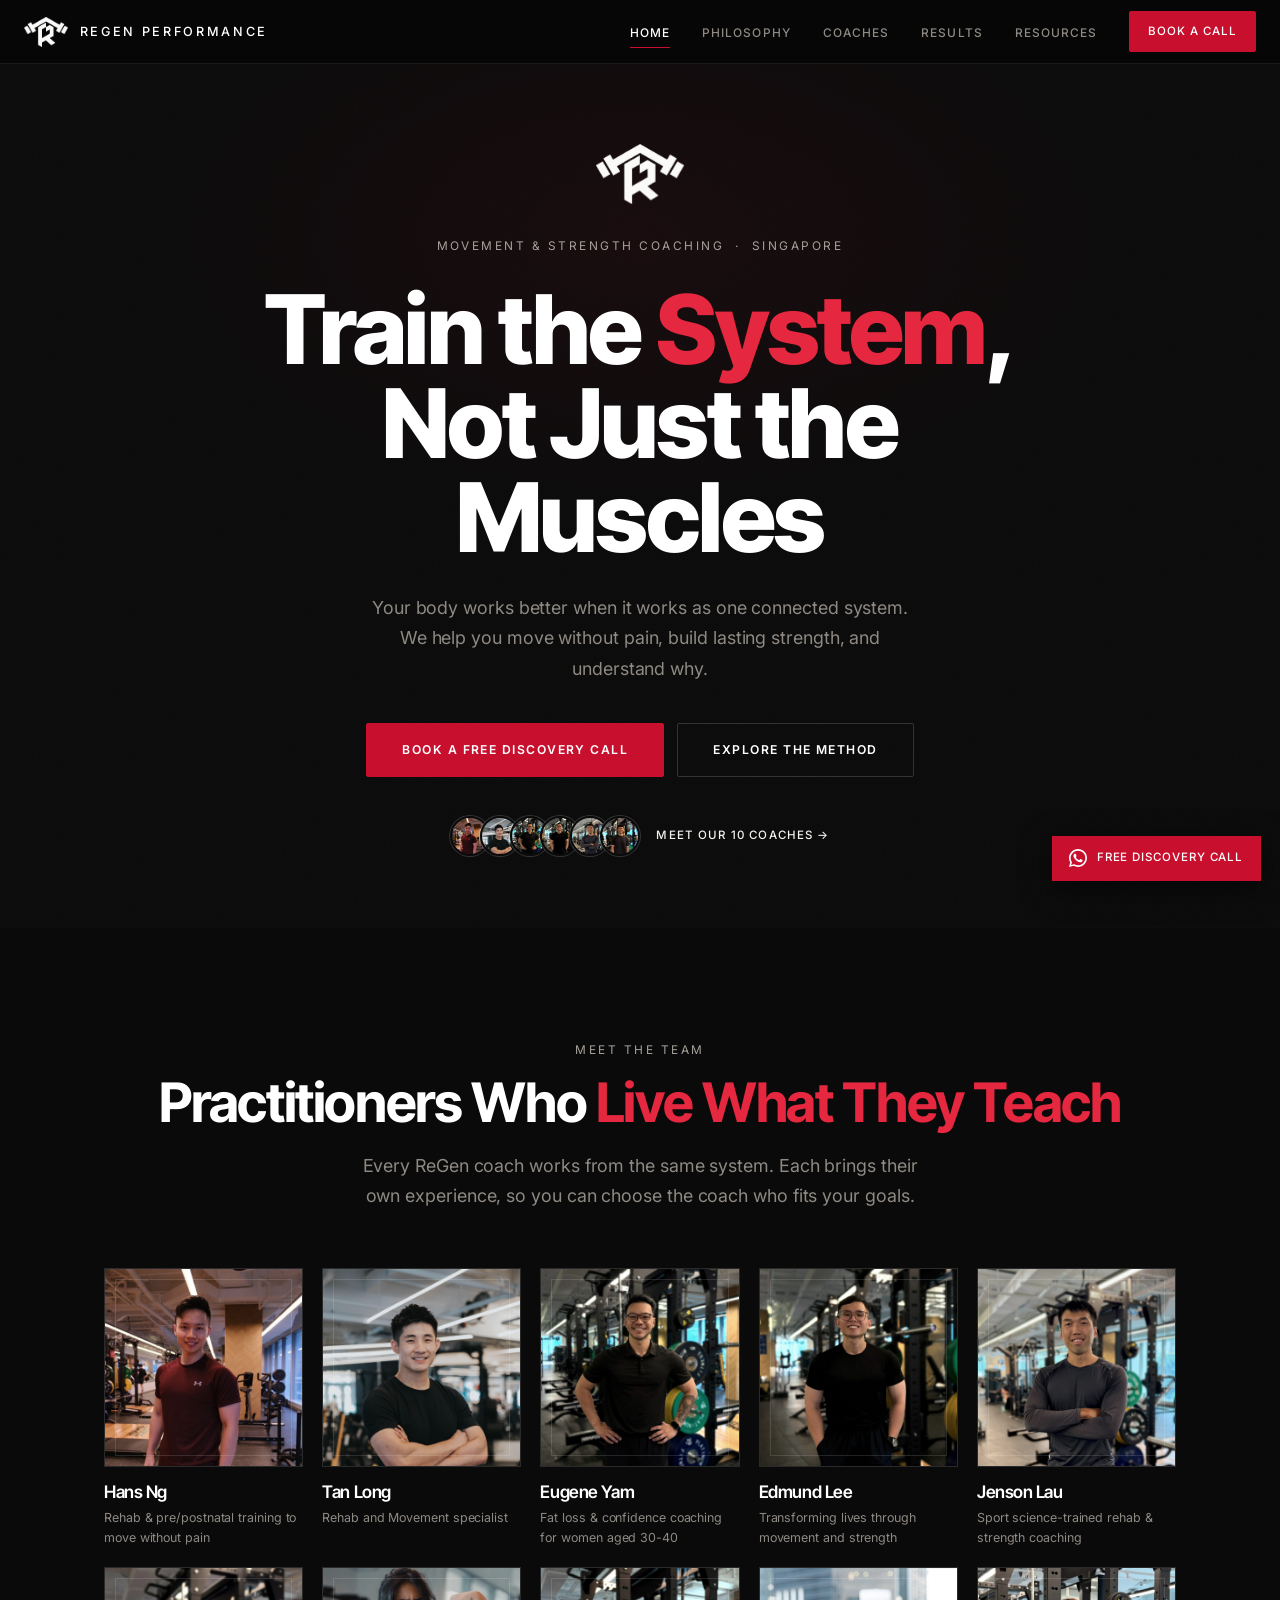
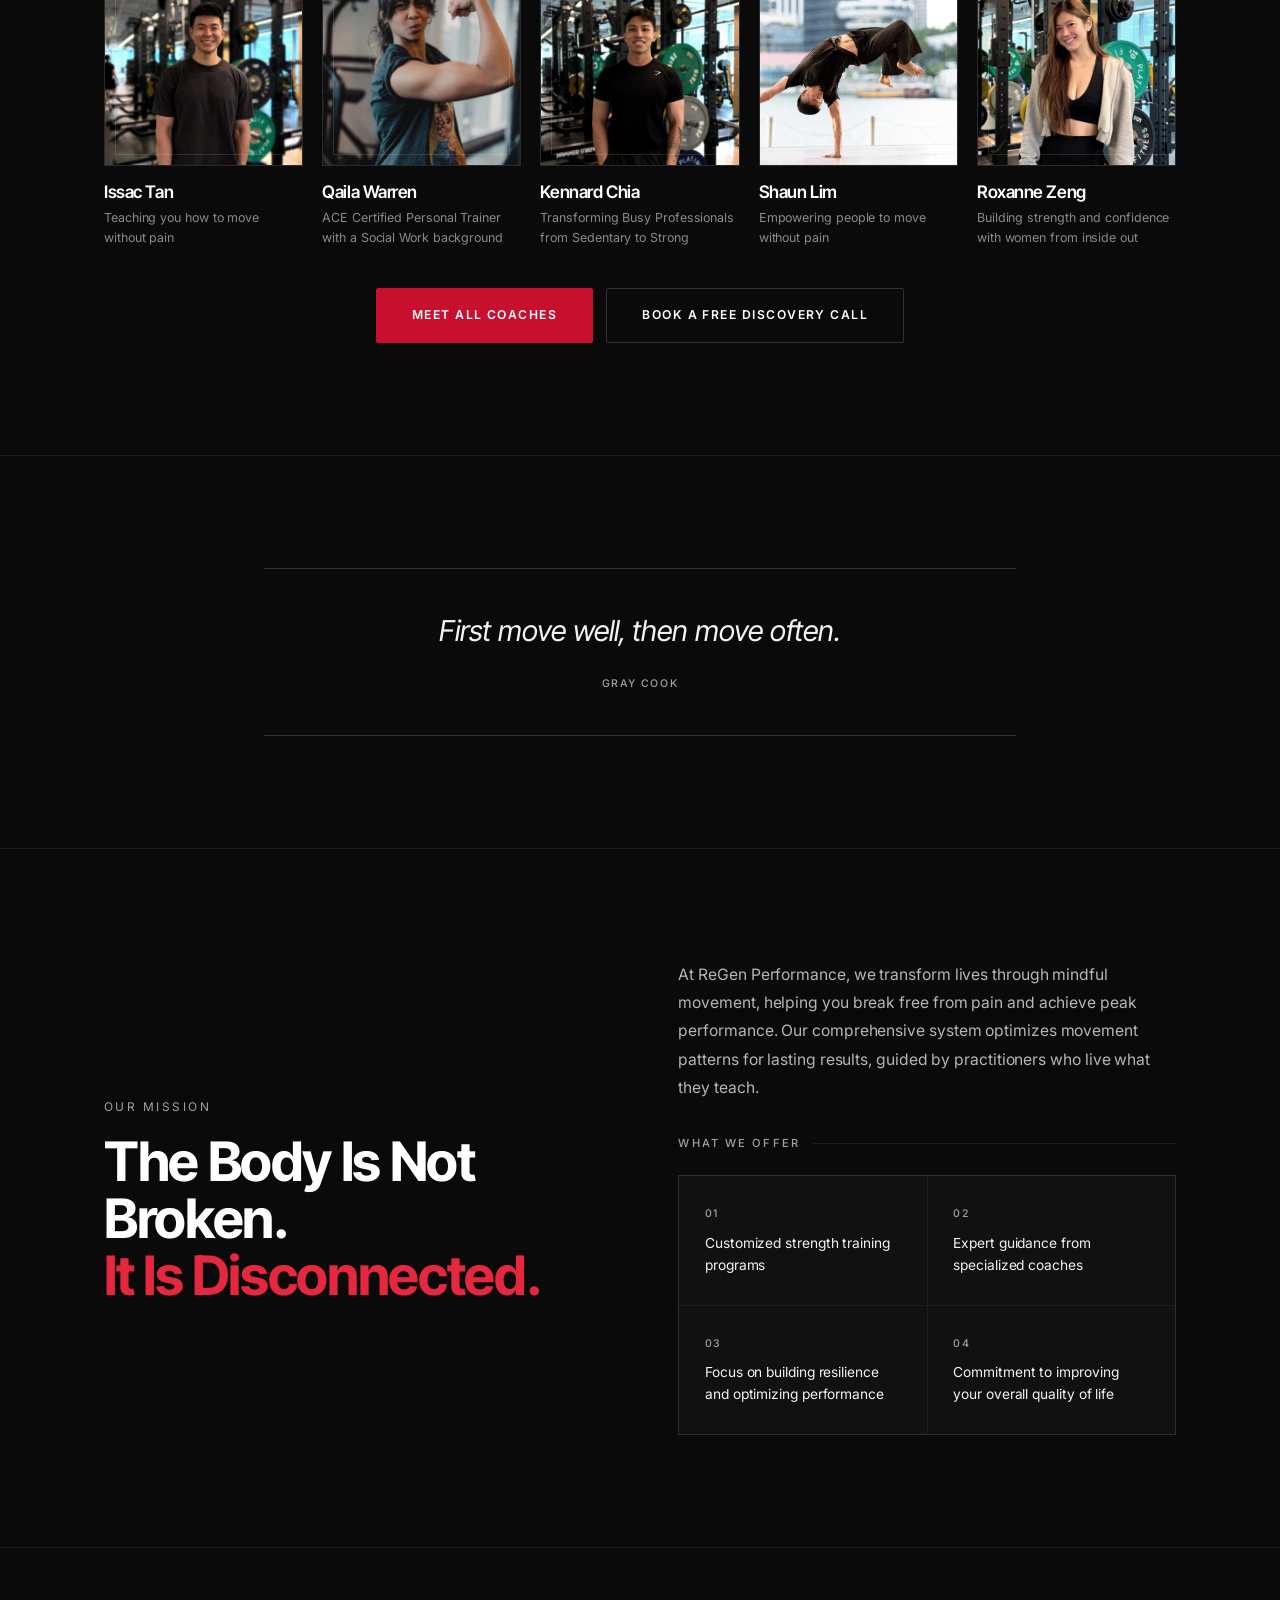
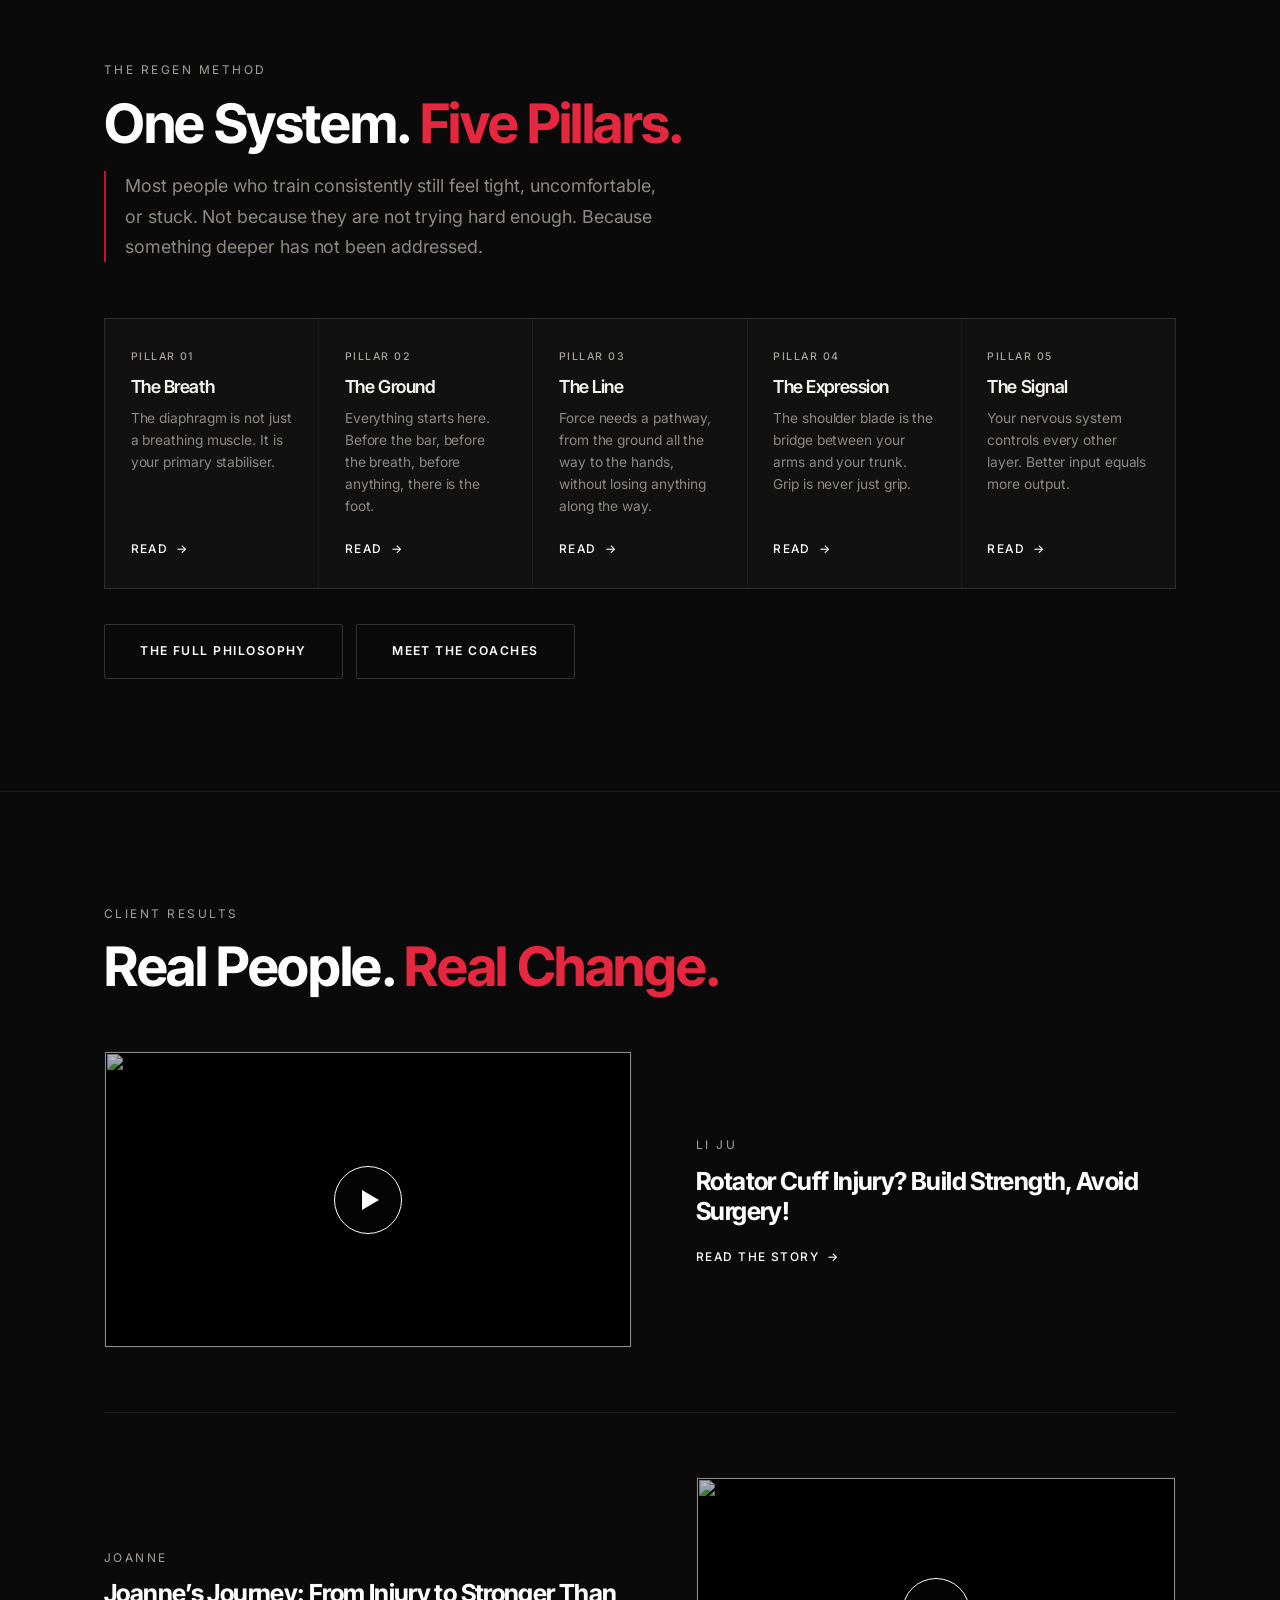
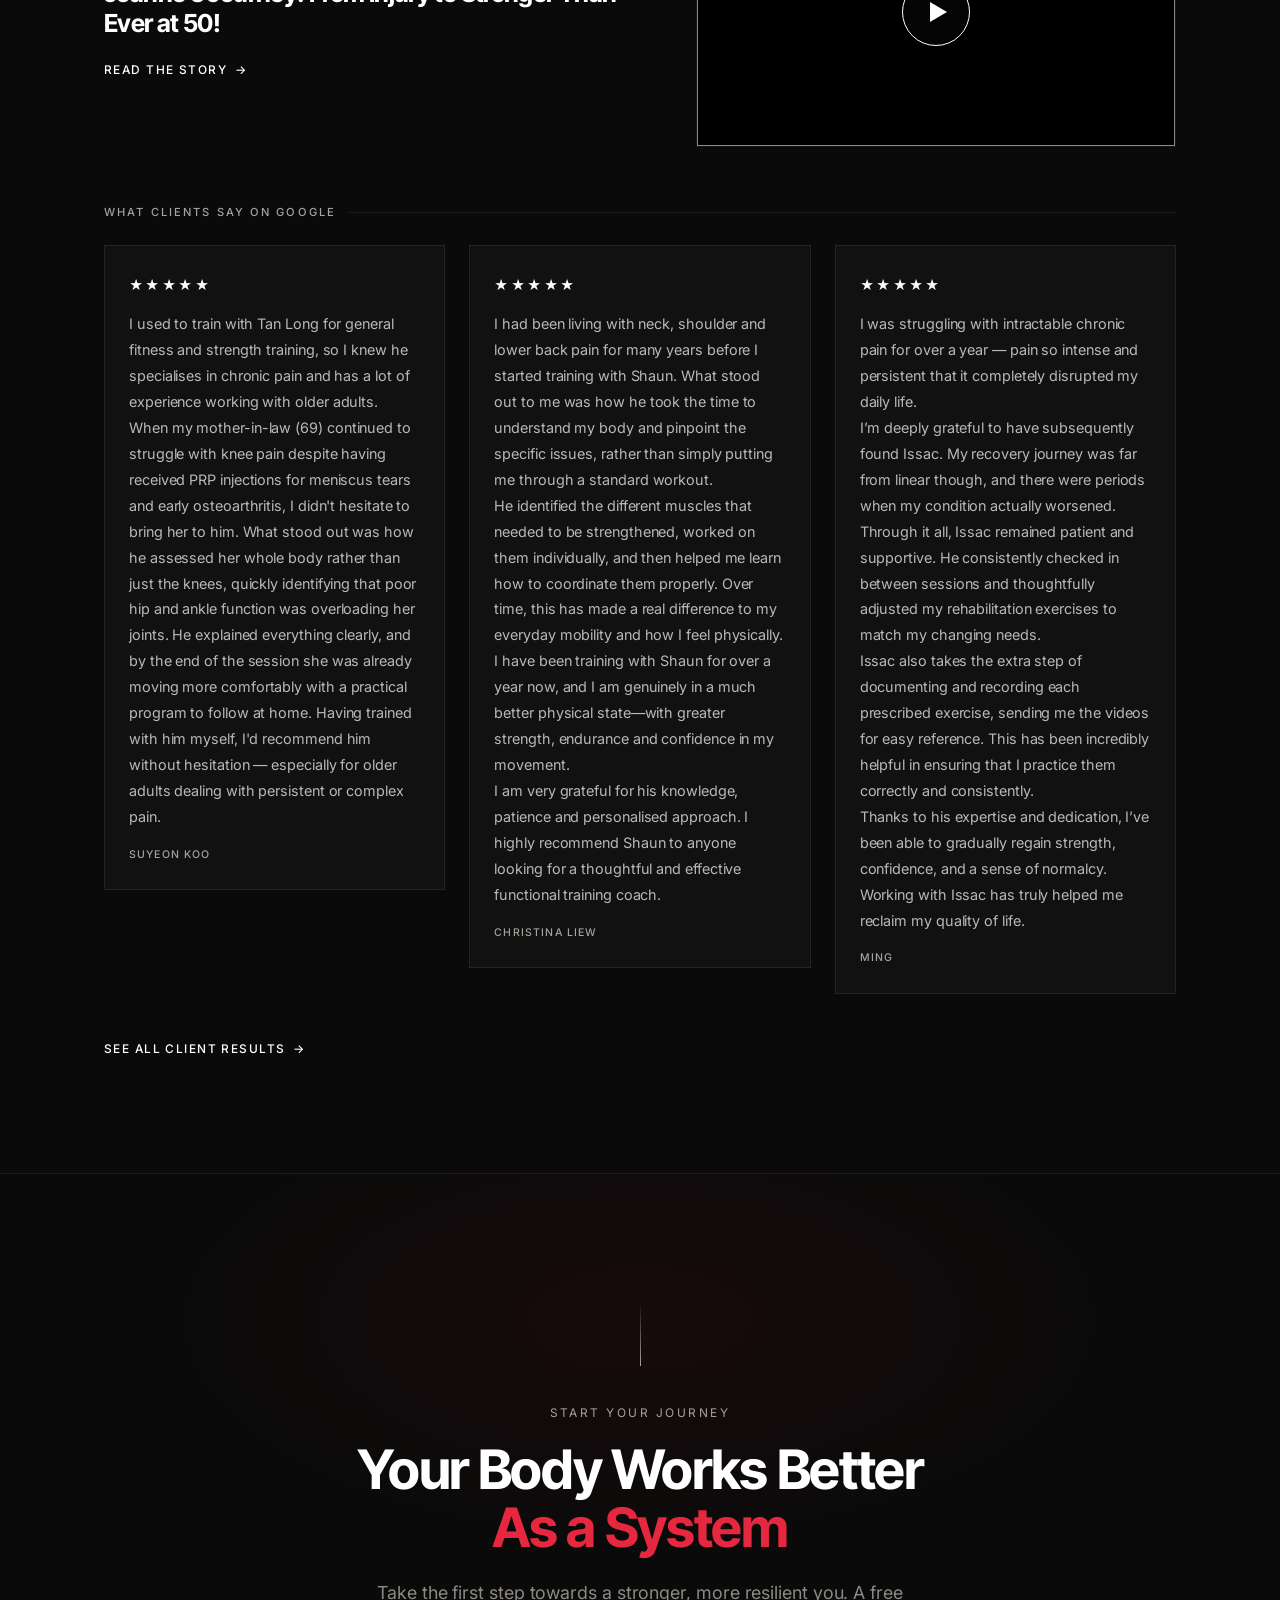
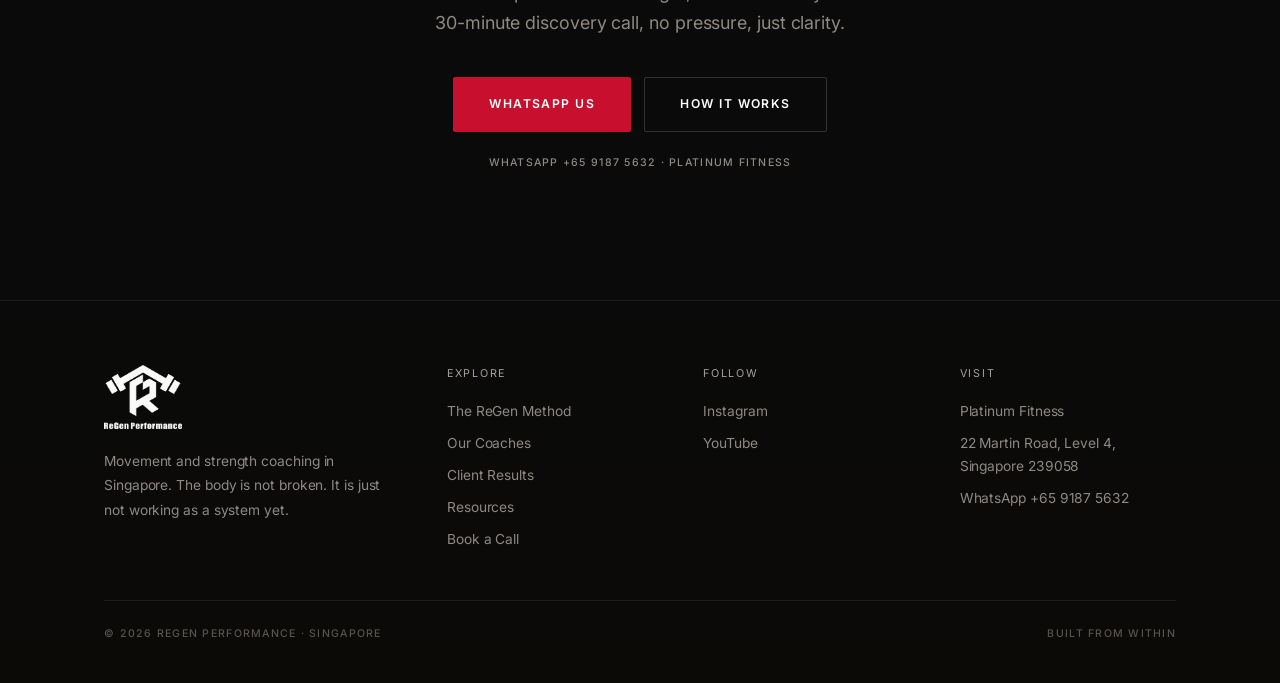
==== commit 1038e23d: "Coach order rule, Roxanne's WhatsApp, full names for Jenson and Eugene Co-Authored-By: Claude Opus 5" ====
--- a/index.html
+++ b/index.html
@@ -159,7 +159,7 @@
     document.getElementById("results-section").hidden = false;
   }
 
-  var team = RG.shuffle(c.coaches);
+  var team = RG.teamOrder(c.coaches);
   if (team.length) {
     document.getElementById("team-wall").innerHTML = team.map(function (k) {
       var href = "/coach.html?c=" + encodeURIComponent(k.slug);
--- a/assets/css/site.css
+++ b/assets/css/site.css
@@ -523,3 +523,45 @@
 .lead{line-height:1.7;}
 .body,.prose{line-height:1.8;}
 .coach-bio,.card-text,.team-spec{line-height:1.6;}
+
+/* Results v3: full-width cases, every photo visible */
+.case-grid{grid-template-columns:1fr;gap:2rem;}
+.case{display:grid;grid-template-columns:minmax(220px,300px) 1fr;gap:0;}
+.case-body{padding:1.6rem;border-right:1px solid var(--border);}
+.case-photos,.case-photos.n1,.case-photos.n2,.case-photos.n3,.case-photos.n4{display:grid;grid-template-columns:repeat(auto-fill,minmax(150px,1fr));grid-template-rows:none;gap:2px;background:var(--border);align-content:start;}
+.case-photos .gallery-item,.case-photos.n1 .gallery-item,.case-photos.n3 .gallery-item:first-child{aspect-ratio:1/1;grid-row:auto;background:var(--card2);}
+@media (max-width:820px){.case{grid-template-columns:1fr;}.case-body{border-right:0;border-bottom:1px solid var(--border);}.case-photos,.case-photos.n1,.case-photos.n2,.case-photos.n3,.case-photos.n4{grid-template-columns:repeat(3,1fr);}}
+@media (max-width:480px){.case-photos,.case-photos.n1,.case-photos.n2,.case-photos.n3,.case-photos.n4{grid-template-columns:repeat(2,1fr);}}
+.coach-results-link{padding:2.4rem 0 0;text-align:center;}
+
+/* Philosophy v3: uniform, concise pillars */
+.pillar .divider{display:none;}
+.pillar-core{display:grid;grid-template-columns:1fr 1fr;gap:1.6rem;align-items:start;margin-top:2.2rem;}
+.pillar-points{display:flex;flex-direction:column;gap:1rem;}
+.pillar-points .callout{margin:0;}
+.pillar-points .callout p{font-family:var(--serif);font-style:normal;font-weight:500;font-size:1.02rem;line-height:1.55;}
+.pillar-points .familiar{margin:0;}
+.pillar-video .label-rule{display:none;}
+.pillar-video .video-cap{display:none;}
+.pillar-more{margin-top:1.6rem;border-top:1px solid var(--border);border-bottom:1px solid var(--border);}
+.pillar-more summary{cursor:pointer;list-style:none;padding:1.1rem 0;font-family:var(--mono);font-weight:500;font-size:0.72rem;letter-spacing:0.16em;text-transform:uppercase;color:var(--cream);display:flex;justify-content:space-between;align-items:center;}
+.pillar-more summary::-webkit-details-marker{display:none;}
+.pillar-more summary::after{content:"+";font-size:1.1rem;color:var(--accent);transition:transform .3s;}
+.pillar-more[open] summary::after{transform:rotate(45deg);}
+.pillar-more-body{padding:0.4rem 0 2rem;display:flex;flex-direction:column;gap:1.3rem;}
+.pillar-more-body>*{margin:0!important;}
+.intro-callout{margin:2rem 0 0;}
+.section.pillar,.section#work{padding:clamp(3.5rem,7vw,5.5rem) 0;}
+@media (max-width:820px){.pillar-core{grid-template-columns:1fr;}}
+.pillar-video{margin-top:0!important;}
+
+/* Results v4: one even photo wall, no empty space */
+.photo-wall{display:grid;grid-template-columns:repeat(4,1fr);gap:6px;}
+.wall-item{position:relative;padding:0;border:0;aspect-ratio:1/1;overflow:hidden;background:var(--card2);cursor:zoom-in;}
+.wall-item img{width:100%;height:100%;object-fit:cover;transition:transform .5s;}
+.wall-item:hover img{transform:scale(1.04);}
+.wall-tag{position:absolute;left:0;right:0;bottom:0;padding:1.6rem 0.8rem 0.7rem;background:linear-gradient(to top,rgba(10,10,10,0.85),transparent);font-family:var(--mono);font-weight:500;font-size:0.66rem;letter-spacing:0.1em;text-transform:uppercase;color:#fff;text-align:left;}
+@media (max-width:820px){.photo-wall{grid-template-columns:repeat(3,1fr);gap:4px;}}
+@media (max-width:480px){.photo-wall{grid-template-columns:repeat(2,1fr);}.wall-tag{font-size:0.58rem;padding:1.2rem 0.5rem 0.5rem;}}
+.wall-tag{white-space:nowrap;overflow:hidden;text-overflow:ellipsis;padding:1.2rem 0.6rem 0.5rem;font-size:0.6rem;}
+@media (max-width:480px){.wall-tag{font-size:0.5rem;letter-spacing:0.06em;padding:1rem 0.45rem 0.4rem;}}
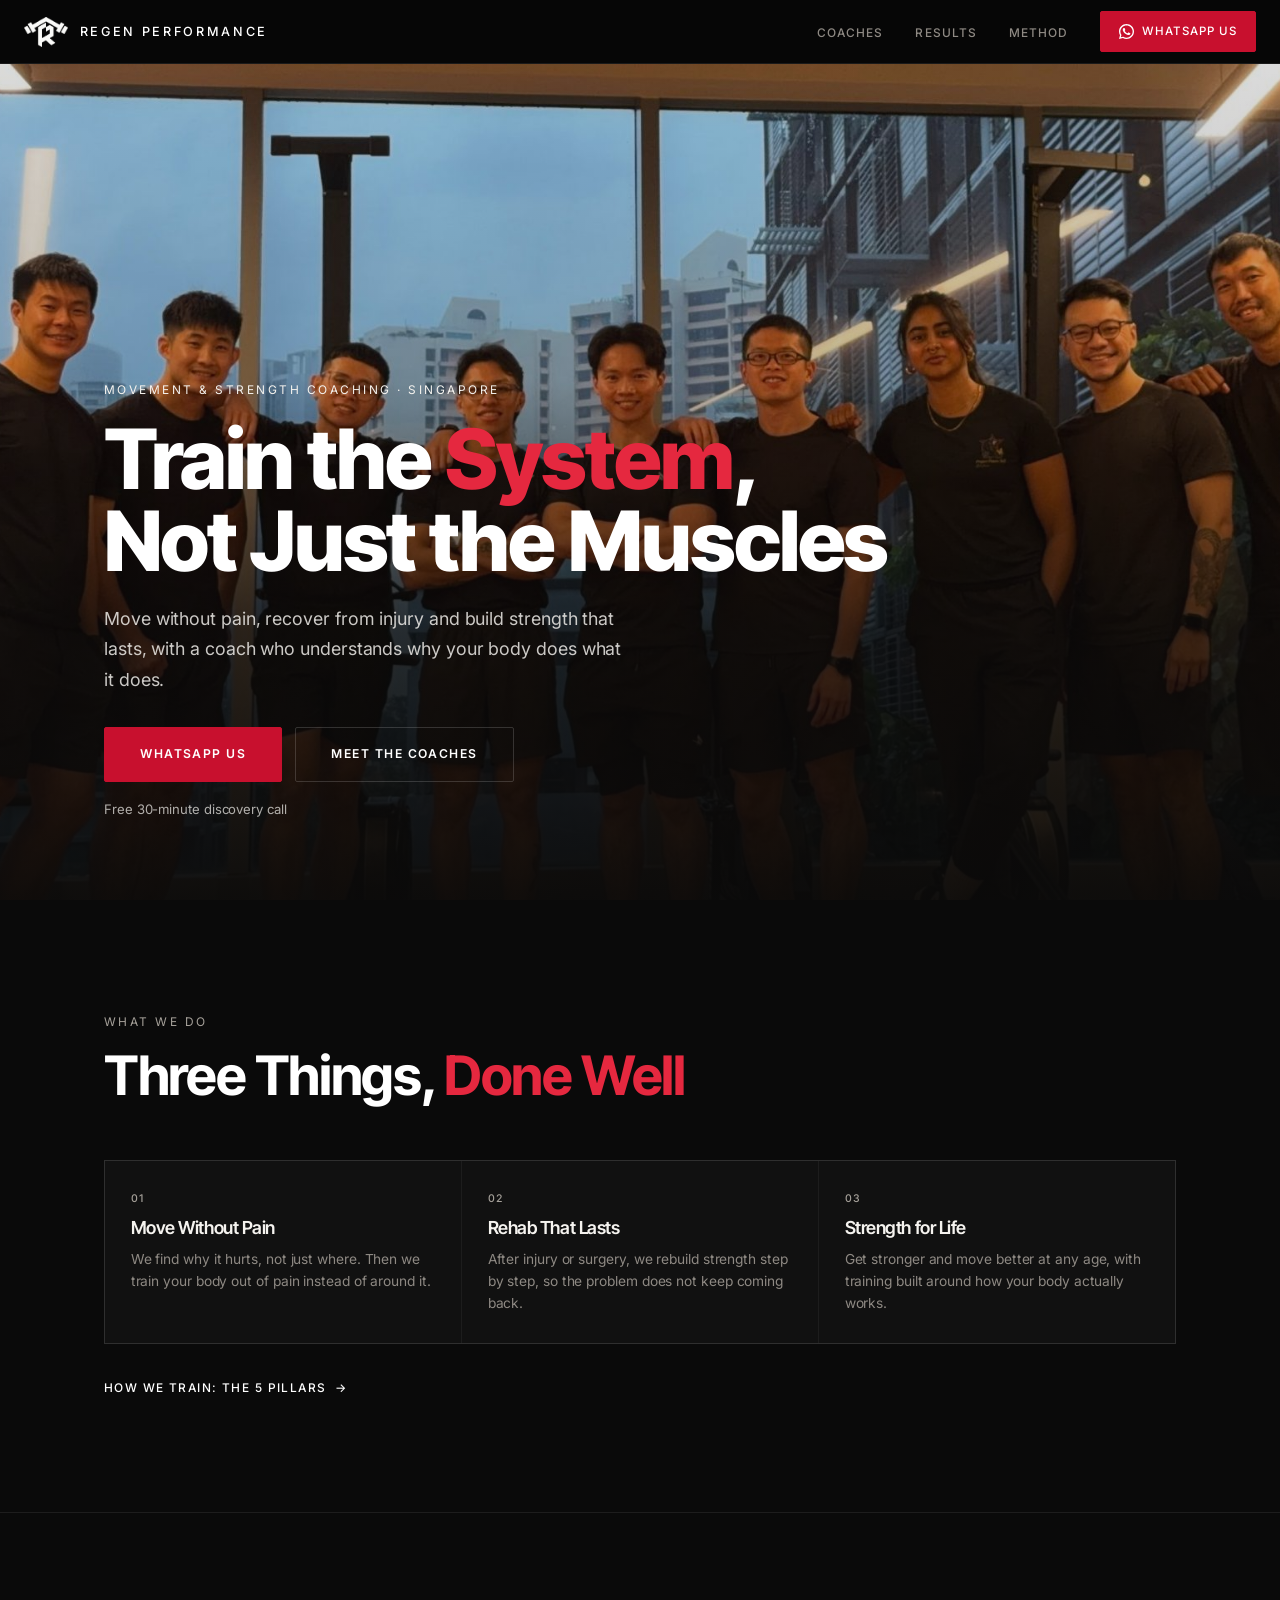
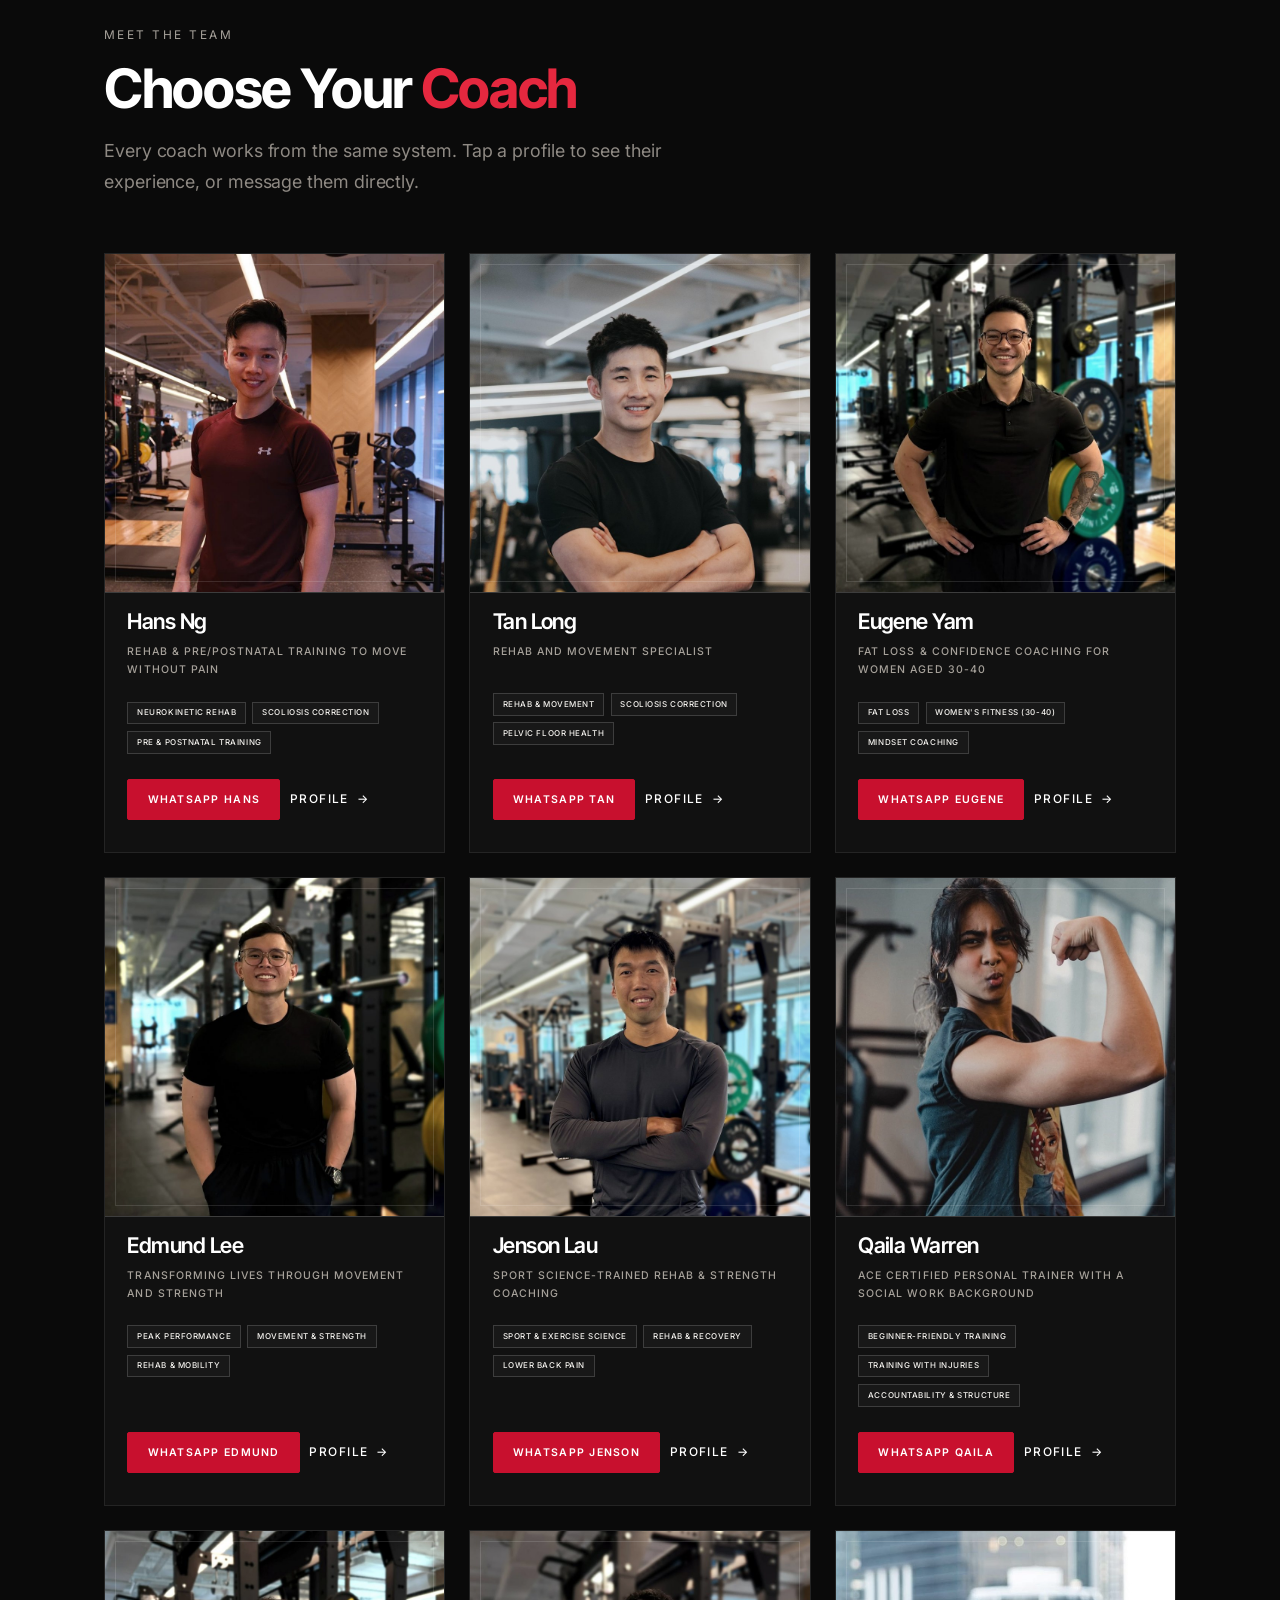
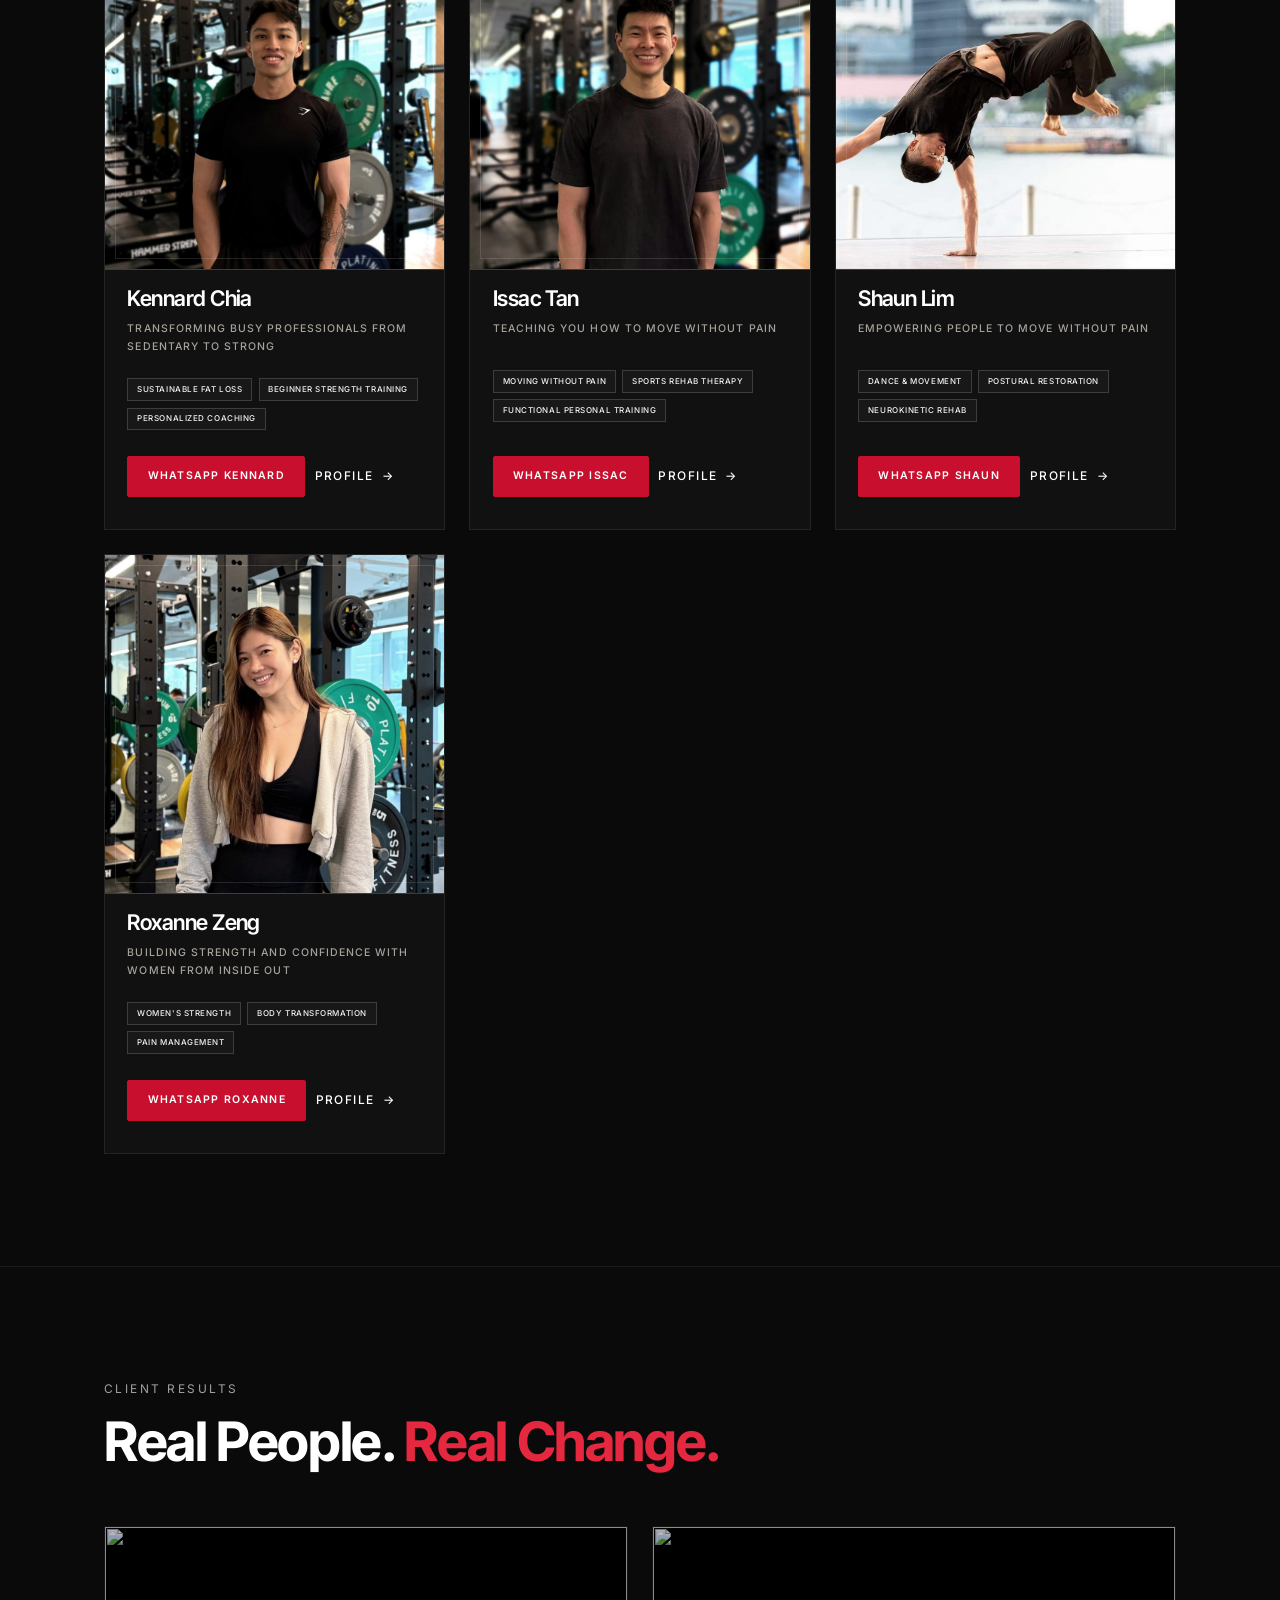
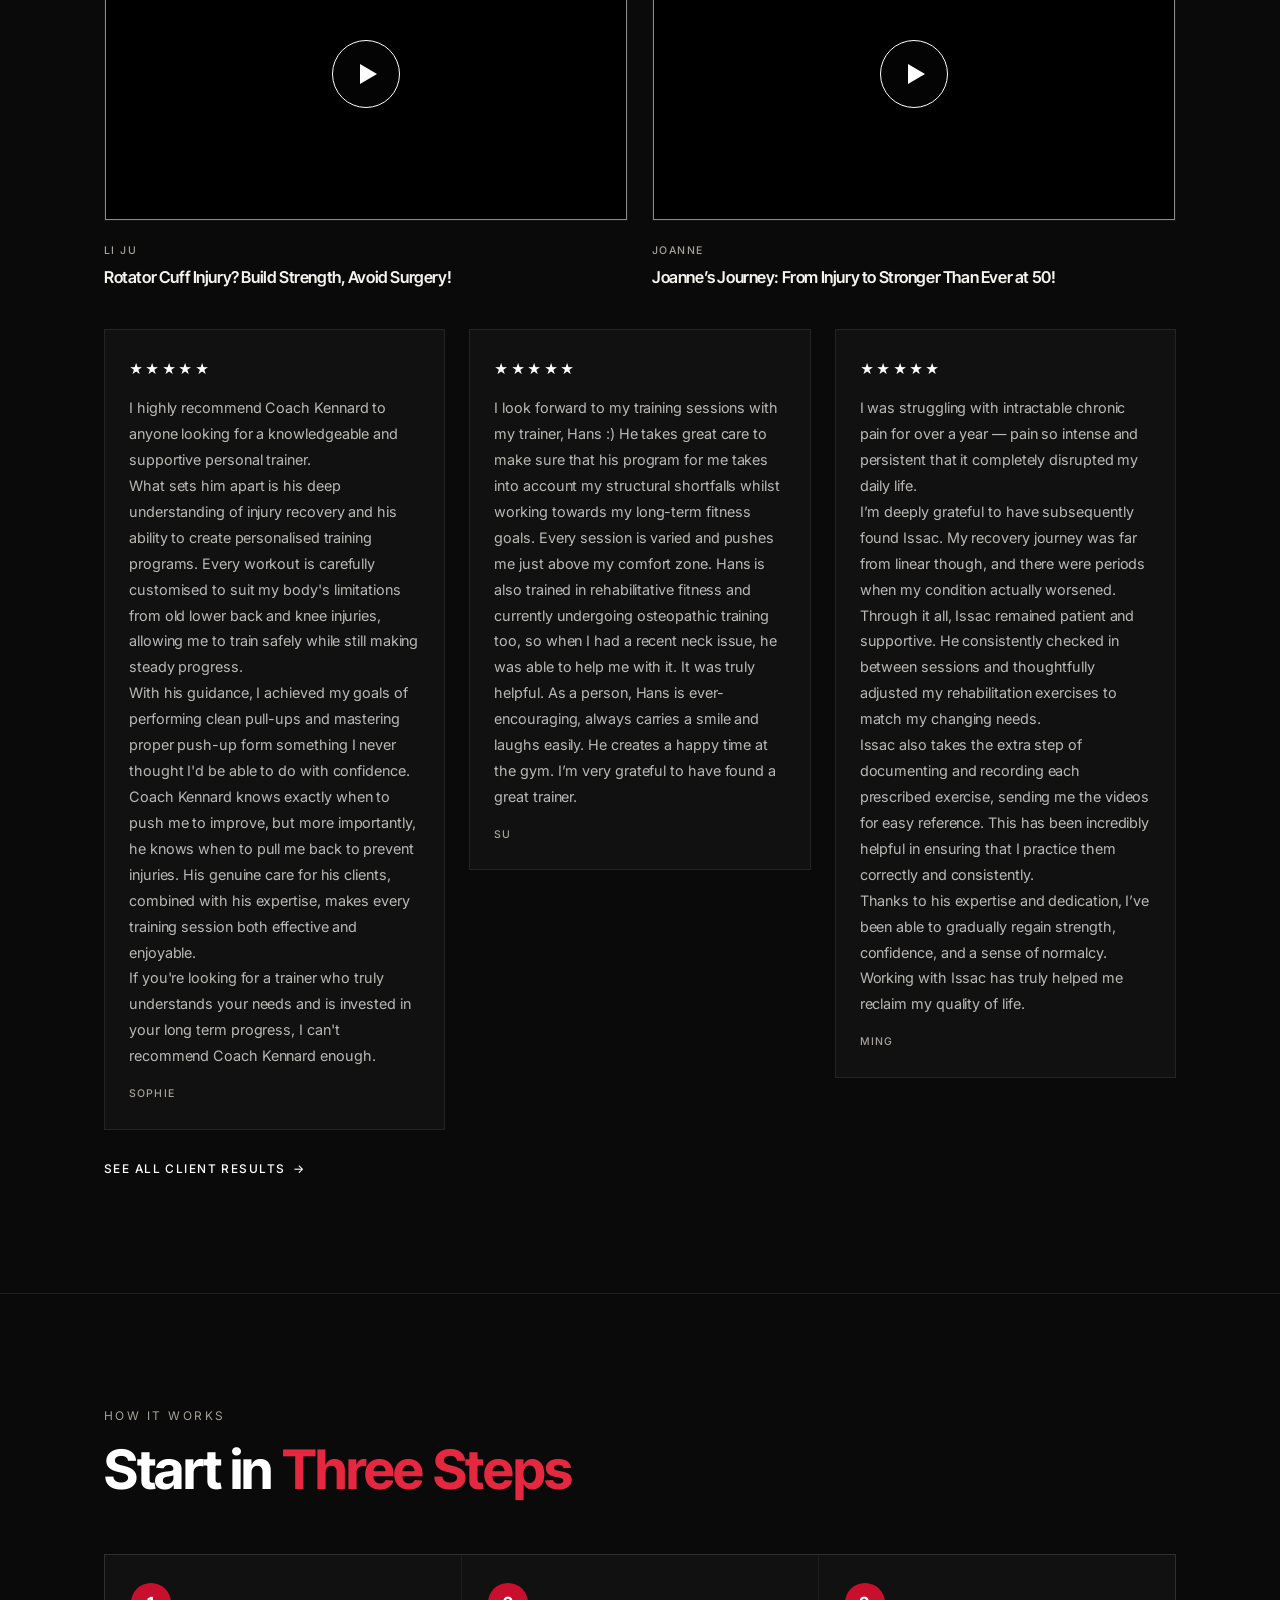
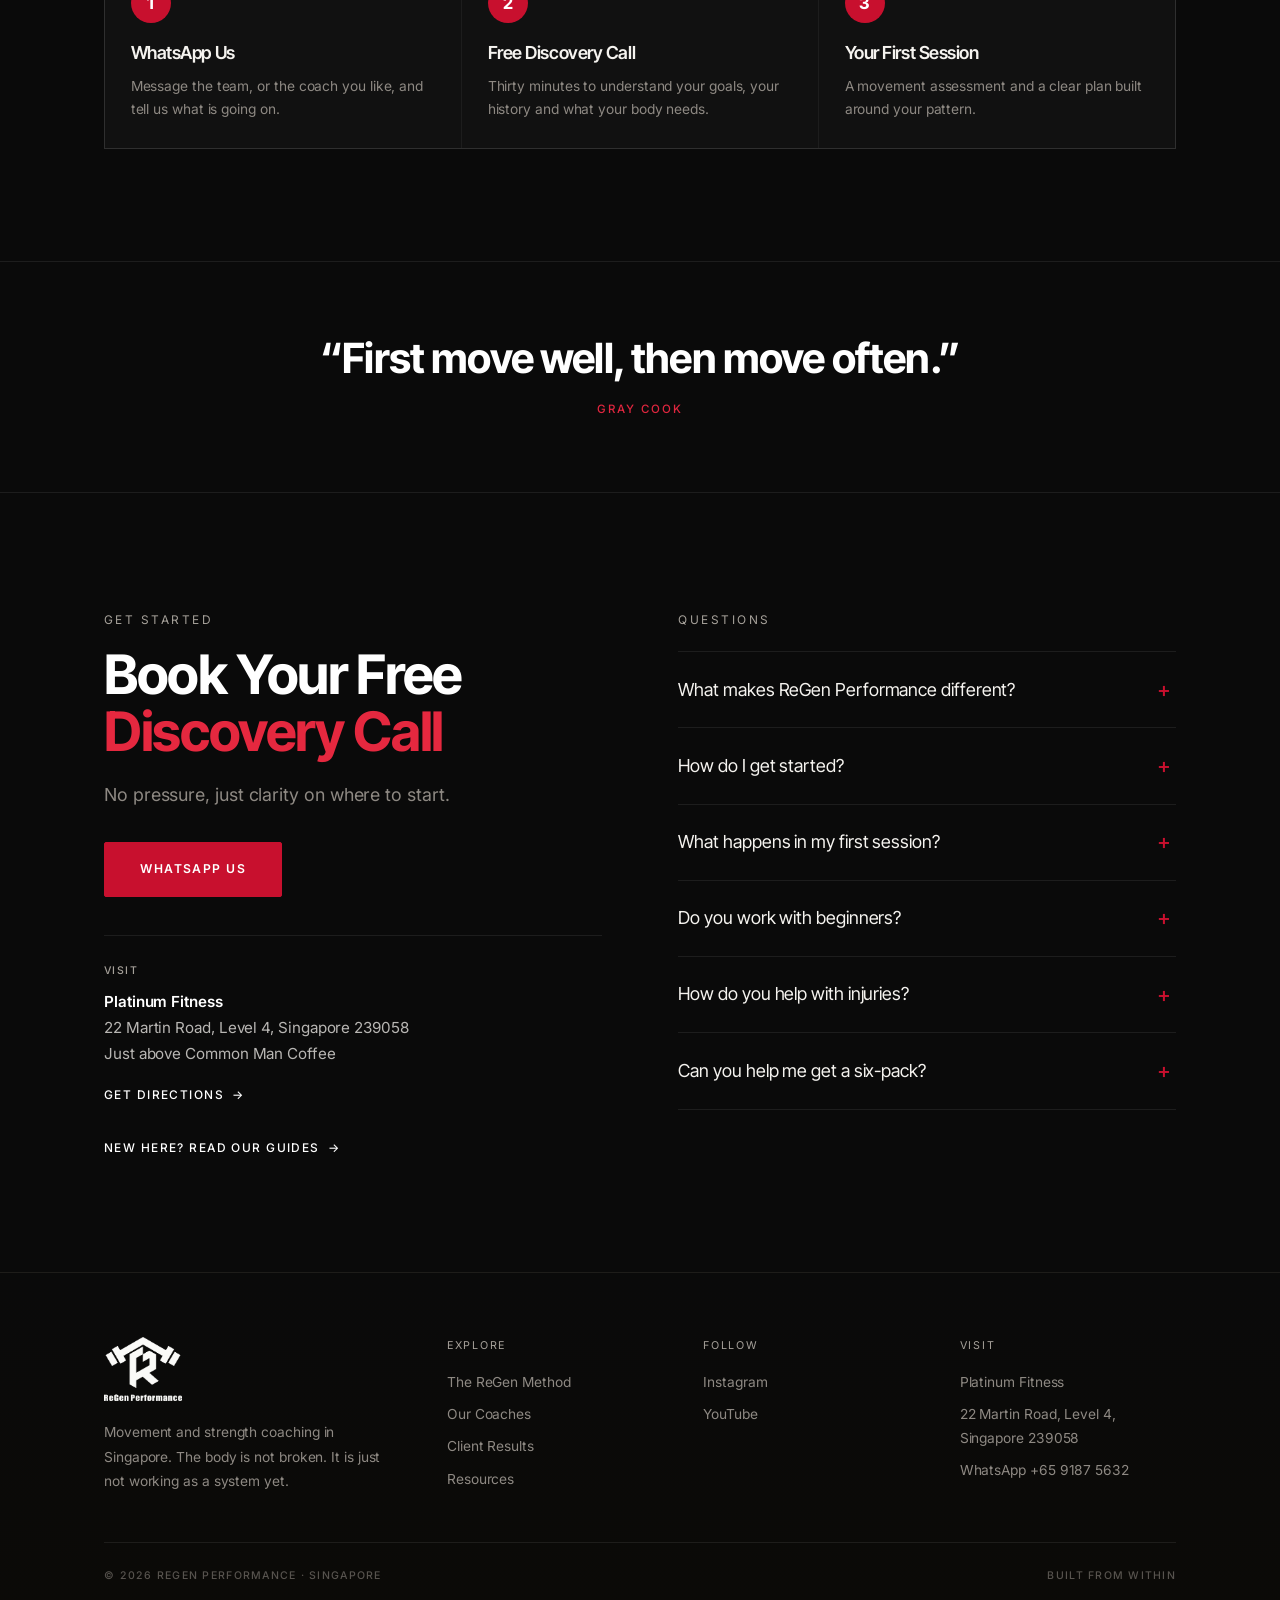
==== commit 6e0bfa0f: "Simplify site: team-photo home, WhatsApp-first nav, shareable coach pages - Home: team photo hero, w" ====
--- a/index.html
+++ b/index.html
@@ -4,14 +4,16 @@
 <meta charset="UTF-8">
 <meta name="viewport" content="width=device-width, initial-scale=1.0">
 <title>ReGen Performance · Movement &amp; Strength Coaching Singapore</title>
-<meta name="description" content="ReGen Performance is a movement and strength coaching team in Singapore. Train the system, not just the muscles. Move well, get stronger and train pain-free. Book a free 30-minute discovery call.">
+<meta name="description" content="ReGen Performance is a team of movement and strength coaches in Singapore. Move without pain, recover from injury and build lasting strength. WhatsApp us for a free 30-minute discovery call.">
 <meta property="og:title" content="ReGen Performance · Movement &amp; Strength Coaching Singapore">
-<meta property="og:description" content="Movement and strength coaching in Singapore. Train the system, not just the muscles.">
-<meta property="og:image" content="/assets/img/icon-512.png">
+<meta property="og:description" content="Move without pain, recover from injury and build lasting strength. Free 30-minute discovery call.">
+<meta property="og:image" content="https://curious-kheer-eb3bcb.netlify.app/assets/img/team-share.jpg">
 <meta property="og:type" content="website">
-<meta name="theme-color" content="#070707">
+<meta name="twitter:card" content="summary_large_image">
+<meta name="theme-color" content="#0A0A0A">
 <link rel="icon" type="image/png" href="/assets/img/favicon-32.png">
 <link rel="apple-touch-icon" href="/assets/img/apple-touch-icon.png">
+<link rel="preload" as="image" href="/assets/img/team.jpg">
 <link rel="preconnect" href="https://fonts.googleapis.com"><link rel="preconnect" href="https://fonts.gstatic.com" crossorigin>
 <link href="https://fonts.googleapis.com/css2?family=Inter+Tight:ital,wght@0,500;0,600;0,700;0,800;1,700&family=Inter:wght@300;400;500;600&display=swap" rel="stylesheet">
 <link rel="stylesheet" href="/assets/css/site.css">
@@ -19,99 +21,85 @@
 <body data-page="home">
 <main>
 
-  <!-- HERO -->
-  <section class="hero center">
-    <div class="glow"></div><div class="grain"></div>
-    <div class="wrap-narrow">
-      <img class="hero-mark rise" src="/assets/img/logo-mark-white.png" alt="" width="88" height="60" style="margin-left:auto;margin-right:auto">
-      <span class="eyebrow rise rise-1">Movement &amp; Strength Coaching &nbsp;·&nbsp; Singapore</span>
-      <h1 class="h1 rise rise-2">Train the <em>System</em>,<br>Not Just the Muscles</h1>
-      <p class="lead rise rise-3" id="hero-lead">Your body works better when it works as one connected system. We help you move without pain, build lasting strength, and understand why.</p>
-      <div class="btn-row rise rise-4">
-        <a class="btn btn-gold" id="hero-book" href="/book.html">Book a Free Discovery Call</a>
-        <a class="btn btn-ghost" href="/philosophy.html">Explore the Method</a>
+  <!-- 1. HERO: who we are, one action -->
+  <section class="home-hero">
+    <img class="home-hero-img" src="/assets/img/team.jpg" alt="The ReGen Performance coaching team at Platinum Fitness, Singapore" width="1920" height="1006">
+    <div class="home-hero-shade"></div>
+    <div class="wrap home-hero-body">
+      <span class="eyebrow rise">Movement &amp; Strength Coaching · Singapore</span>
+      <h1 class="h1 rise rise-1">Train the <em>System</em>,<br>Not Just the Muscles</h1>
+      <p class="lead rise rise-2">Move without pain, recover from injury and build strength that lasts, with a coach who understands why your body does what it does.</p>
+      <div class="btn-row rise rise-3">
+        <a class="btn btn-gold wa-main" href="#contact" target="_blank" rel="noopener">WhatsApp Us</a>
+        <a class="btn btn-ghost" href="#team">Meet the Coaches</a>
       </div>
-      <a class="hero-team rise rise-4" id="hero-team" href="#team" hidden></a>
+      <p class="hero-note rise rise-4">Free 30-minute discovery call</p>
     </div>
   </section>
 
-  <!-- TEAM -->
-  <section class="section" id="team">
+  <!-- 2. WHAT WE DO -->
+  <section class="section">
     <div class="wrap">
-      <div class="section-head reveal center">
-        <span class="eyebrow">Meet the Team</span>
-        <h2 class="h2">Practitioners Who <em>Live What They Teach</em></h2>
-        <p class="lead">Every ReGen coach works from the same system. Each brings their own experience, so you can choose the coach who fits your goals.</p>
+      <div class="section-head reveal"><span class="eyebrow">What We Do</span><h2 class="h2">Three Things, <em>Done Well</em></h2></div>
+      <div class="grid grid-3 reveal">
+        <div class="card"><span class="card-label">01</span><span class="card-title">Move Without Pain</span><span class="card-text">We find why it hurts, not just where. Then we train your body out of pain instead of around it.</span></div>
+        <div class="card"><span class="card-label">02</span><span class="card-title">Rehab That Lasts</span><span class="card-text">After injury or surgery, we rebuild strength step by step, so the problem does not keep coming back.</span></div>
+        <div class="card"><span class="card-label">03</span><span class="card-title">Strength for Life</span><span class="card-text">Get stronger and move better at any age, with training built around how your body actually works.</span></div>
       </div>
-      <div class="team-wall" id="team-wall"><div class="skeleton">Loading the team</div></div>
-      <div class="btn-row reveal" style="justify-content:center;margin-top:2.5rem"><a class="btn btn-gold" href="/coaches.html">Meet All Coaches</a><a class="btn btn-ghost" id="team-book" href="/book.html">Book a Free Discovery Call</a></div>
+      <p class="reveal" style="margin-top:1.8rem"><a class="link-arrow" href="/philosophy.html">How we train: the 5 pillars <span>→</span></a></p>
     </div>
   </section>
 
-  <!-- QUOTE -->
-  <section class="section" id="quote-section" hidden>
-    <div class="wrap-narrow reveal"><div class="pq"><p id="quote-text"></p><cite id="quote-author"></cite></div></div>
+  <!-- 3. TEAM: pick a coach, message them -->
+  <section class="section" id="team">
+    <div class="wrap">
+      <div class="section-head reveal"><span class="eyebrow">Meet the Team</span><h2 class="h2">Choose Your <em>Coach</em></h2><p class="lead">Every coach works from the same system. Tap a profile to see their experience, or message them directly.</p></div>
+      <div class="coach-grid" id="home-coaches"><div class="skeleton">Loading the team</div></div>
+    </div>
   </section>
 
-  <!-- MISSION -->
+  <!-- 4. PROOF -->
+  <section class="section" id="proof" hidden>
+    <div class="wrap">
+      <div class="section-head reveal"><span class="eyebrow">Client Results</span><h2 class="h2">Real People. <em>Real Change.</em></h2></div>
+      <div class="proof-videos" id="home-videos"></div>
+      <div class="review-grid" id="home-reviews" style="margin-top:2.5rem"></div>
+      <p class="reveal" style="margin-top:1.5rem"><a class="link-arrow" href="/results.html">See all client results <span>→</span></a></p>
+    </div>
+  </section>
+
+  <!-- 5. HOW IT WORKS -->
   <section class="section">
-    <div class="wrap split">
-      <div class="reveal">
-        <span class="eyebrow">Our Mission</span>
-        <h2 class="h2" style="margin-top:0.9rem">The Body Is Not Broken.<br><em>It Is Disconnected.</em></h2>
-      </div>
-      <div class="reveal">
-        <div class="body" id="mission-body"></div>
-        <div id="offer" style="margin-top:2rem"></div>
+    <div class="wrap">
+      <div class="section-head reveal"><span class="eyebrow">How It Works</span><h2 class="h2">Start in <em>Three Steps</em></h2></div>
+      <div class="grid grid-3 reveal steps">
+        <div class="card"><span class="step-num">1</span><span class="card-title">WhatsApp Us</span><span class="card-text">Message the team, or the coach you like, and tell us what is going on.</span></div>
+        <div class="card"><span class="step-num">2</span><span class="card-title">Free Discovery Call</span><span class="card-text">Thirty minutes to understand your goals, your history and what your body needs.</span></div>
+        <div class="card"><span class="step-num">3</span><span class="card-title">Your First Session</span><span class="card-text">A movement assessment and a clear plan built around your pattern.</span></div>
       </div>
     </div>
   </section>
 
-  <!-- THE METHOD -->
-  <section class="section">
-    <div class="wrap">
-      <div class="section-head reveal">
-        <span class="eyebrow">The ReGen Method</span>
-        <h2 class="h2">One System. <em>Five Pillars.</em></h2>
-        <p class="lead lead-rule">Most people who train consistently still feel tight, uncomfortable, or stuck. Not because they are not trying hard enough. Because something deeper has not been addressed.</p>
-      </div>
-      <div class="grid grid-5 reveal">
-        <a class="card" href="/philosophy.html#breath"><span class="card-label">Pillar 01</span><span class="card-title">The Breath</span><span class="card-text">The diaphragm is not just a breathing muscle. It is your primary stabiliser.</span><span class="link-arrow">Read <span>→</span></span></a>
-        <a class="card" href="/philosophy.html#ground"><span class="card-label">Pillar 02</span><span class="card-title">The Ground</span><span class="card-text">Everything starts here. Before the bar, before the breath, before anything, there is the foot.</span><span class="link-arrow">Read <span>→</span></span></a>
-        <a class="card" href="/philosophy.html#line"><span class="card-label">Pillar 03</span><span class="card-title">The Line</span><span class="card-text">Force needs a pathway, from the ground all the way to the hands, without losing anything along the way.</span><span class="link-arrow">Read <span>→</span></span></a>
-        <a class="card" href="/philosophy.html#expression"><span class="card-label">Pillar 04</span><span class="card-title">The Expression</span><span class="card-text">The shoulder blade is the bridge between your arms and your trunk. Grip is never just grip.</span><span class="link-arrow">Read <span>→</span></span></a>
-        <a class="card" href="/philosophy.html#signal"><span class="card-label">Pillar 05</span><span class="card-title">The Signal</span><span class="card-text">Your nervous system controls every other layer. Better input equals more output.</span><span class="link-arrow">Read <span>→</span></span></a>
-      </div>
-      <div class="btn-row reveal" style="margin-top:2.2rem">
-        <a class="btn btn-ghost" href="/philosophy.html">The Full Philosophy</a>
-        <a class="btn btn-ghost" href="/coaches.html">Meet the Coaches</a>
-      </div>
-    </div>
+  <!-- 6. QUOTE -->
+  <section class="section quote-band" id="quote-section" hidden>
+    <div class="wrap-narrow reveal center"><p class="quote-text" id="quote-text"></p><p class="quote-by" id="quote-author"></p></div>
   </section>
 
-  <!-- RESULTS -->
-  <section class="section" id="results-section" hidden>
-    <div class="wrap">
-      <div class="section-head reveal">
-        <span class="eyebrow">Client Results</span>
-        <h2 class="h2">Real People. <em>Real Change.</em></h2>
+  <!-- 7. CONTACT + FAQ -->
+  <section class="section" id="contact">
+    <div class="wrap split contact-split">
+      <div class="reveal">
+        <span class="eyebrow">Get Started</span>
+        <h2 class="h2" style="margin-top:0.9rem">Book Your Free <em>Discovery Call</em></h2>
+        <p class="lead" style="margin-top:1.2rem">No pressure, just clarity on where to start.</p>
+        <div class="btn-row" style="margin-top:2rem"><a class="btn btn-gold wa-main" href="#" target="_blank" rel="noopener">WhatsApp Us</a></div>
+        <div class="visit" id="visit"></div>
+        <p style="margin-top:1.6rem"><a class="link-arrow" href="/resources.html">New here? Read our guides <span>→</span></a></p>
       </div>
-      <div id="featured-stories"></div>
-      <div id="home-reviews" style="margin-top:3.5rem"></div>
-      <div class="reveal" style="margin-top:2.5rem"><a class="link-arrow" href="/results.html">See all client results <span>→</span></a></div>
-    </div>
-  </section>
-
-  <!-- CTA -->
-  <section class="cta-band">
-    <div class="glow"></div>
-    <div class="wrap-narrow reveal">
-      <div class="hero-vline"></div>
-      <span class="eyebrow">Start Your Journey</span>
-      <h2 class="h2" style="margin-top:1rem">Your Body Works Better<br><em>As a System</em></h2>
-      <p class="lead" id="cta-lead">Take the first step towards a stronger, more resilient you. A free 30-minute discovery call, no pressure, just clarity.</p>
-      <div class="btn-row"><a class="btn btn-gold" id="cta-wa" href="/book.html">WhatsApp Us</a><a class="btn btn-ghost" href="/book.html">How It Works</a></div>
-      <p class="cta-note" id="cta-note"></p>
+      <div class="reveal">
+        <span class="eyebrow">Questions</span>
+        <div class="faq" id="faq" style="margin-top:1.2rem"></div>
+      </div>
     </div>
   </section>
 
@@ -120,59 +108,41 @@
 <script src="/assets/js/site.js"></script>
 <script>
 RG.ready(async function (site) {
+  var E = RG.esc;
   var waHref = RG.wa(site.whatsapp, site.whatsappMessage);
-  document.getElementById("hero-book").href = waHref;
-  document.getElementById("hero-book").target = "_blank";
-  document.getElementById("cta-wa").href = waHref;
-  document.getElementById("cta-wa").target = "_blank";
-  if (site.whatsappDisplay) document.getElementById("cta-note").textContent = "WhatsApp " + site.whatsappDisplay + " · " + ((site.location && site.location.name) || "");
+  document.querySelectorAll(".wa-main").forEach(function (a) { a.href = waHref; });
 
   if (site.quote && site.quote.text) {
-    document.getElementById("quote-text").textContent = site.quote.text.replace(/^["“]|["”]$/g, "");
+    document.getElementById("quote-text").textContent = "“" + site.quote.text.replace(/^["“]|["”]$/g, "") + "”";
     document.getElementById("quote-author").textContent = site.quote.author;
     document.getElementById("quote-section").hidden = false;
   }
-  var mission = document.getElementById("mission-body");
-  mission.innerHTML = site.mission && site.mission.body ? RG.md(site.mission.body) : "";
-  if (site.offer && site.offer.length) {
-    document.getElementById("offer").innerHTML = '<div class="label-rule">What We Offer</div><div class="grid grid-2">' +
-      site.offer.filter(Boolean).map(function (o, i) { return '<div class="card"><span class="card-label">0' + (i + 1) + '</span><span class="card-text" style="color:var(--cream)">' + RG.esc(o) + "</span></div>"; }).join("") + "</div>";
-  }
+
+  var loc = site.location || {};
+  var mapUrl = loc.mapsUrl || "https://www.google.com/maps/search/?api=1&query=" + encodeURIComponent((loc.name || "") + " " + (loc.address || ""));
+  document.getElementById("visit").innerHTML = '<span class="card-label">Visit</span><p><strong>' + E(loc.name) + '</strong><br>' + E(loc.address) + (loc.note ? '<br>' + E(loc.note) : '') + '</p>' +
+    '<a class="link-arrow" href="' + E(mapUrl) + '" target="_blank" rel="noopener">Get directions <span>→</span></a>';
+  document.getElementById("faq").innerHTML = (site.faq || []).map(function (f) {
+    return '<details><summary>' + E(f.question) + '</summary><div class="prose">' + RG.md(f.answer) + '</div></details>';
+  }).join("");
 
   var [t, r, c] = await Promise.all([RG.load("testimonials"), RG.load("reviews"), RG.load("coaches")]);
 
-  var featured = (t.testimonials || []).filter(function (x) { return x.featured; }).slice(0, 2);
-  if (featured.length) {
-    document.getElementById("featured-stories").innerHTML = featured.map(function (s) {
-      return '<article class="story reveal"><div class="story-media">' + (RG.video(s.youtubeId, s.name) || "") + '</div><div><span class="eyebrow">' + RG.esc(s.name) + '</span><h3 class="h3">' + RG.esc(s.headline) + '</h3><a class="link-arrow" href="/results.html">Read the story <span>→</span></a></div></article>';
-    }).join("");
-    document.getElementById("results-section").hidden = false;
-  }
-  // Three featured reviews, each about a different coach, in a fresh order per visit.
+  var team = RG.teamOrder(c.coaches);
+  document.getElementById("home-coaches").innerHTML = team.length ? team.map(RG.coachCard).join("") : '<div class="empty">Coach profiles are being added.</div>';
+
+  var vids = (t.testimonials || []).filter(function (s) { return s.featured && RG.ytId(s.youtubeId); }).slice(0, 2);
+  document.getElementById("home-videos").innerHTML = vids.map(function (s) {
+    return '<div class="reveal">' + RG.video(s.youtubeId, s.name) + '<div class="video-cap"><span class="card-label">' + E(s.name) + '</span><span class="card-title" style="display:block;margin-top:0.3rem">' + E(s.headline) + '</span></div></div>';
+  }).join("");
+  // Three featured reviews, each about a different coach, fresh order per visit.
   var seen = {}, reviews = RG.shuffle((r.reviews || []).filter(function (v) { return v.featured; })).filter(function (v) {
     var k = (v.coaches || [])[0] || v.name; if (seen[k]) return false; seen[k] = 1; return true;
   }).slice(0, 3);
-  if (reviews.length) {
-    document.getElementById("home-reviews").innerHTML = '<div class="label-rule">What Clients Say on Google</div><div class="review-grid">' + reviews.map(function (v) {
-      return '<figure class="review reveal">' + RG.stars(v.rating) + "<p>" + RG.esc(v.text) + '</p><figcaption class="review-by">' + RG.esc(v.name) + "</figcaption></figure>";
-    }).join("") + "</div>";
-    document.getElementById("results-section").hidden = false;
-  }
-
-  var team = RG.teamOrder(c.coaches);
-  if (team.length) {
-    document.getElementById("team-wall").innerHTML = team.map(function (k) {
-      var href = "/coach.html?c=" + encodeURIComponent(k.slug);
-      return '<a class="team-member reveal" href="' + href + '"><span class="coach-photo">' + RG.photo(k.photo, k.name) + '</span>' +
-        '<span class="team-name">' + RG.esc(k.name) + '</span><span class="team-spec">' + RG.esc(k.specialty) + '</span></a>';
-    }).join("");
-    var hero = document.getElementById("hero-team");
-    hero.innerHTML = '<span class="hero-faces">' + team.slice(0, 6).map(function (k) { return '<span class="hero-face">' + RG.photo(k.photo, k.name) + '</span>'; }).join("") + '</span>' +
-      '<span class="hero-team-text">Meet our ' + team.length + ' coaches <span>→</span></span>';
-    hero.hidden = false;
-  }
-  document.getElementById("team-book").href = waHref;
-  document.getElementById("team-book").target = "_blank";
+  document.getElementById("home-reviews").innerHTML = reviews.map(function (v) {
+    return '<figure class="review reveal">' + RG.stars(v.rating) + '<p>' + E(v.text) + '</p><figcaption class="review-by">' + E(v.name) + '</figcaption></figure>';
+  }).join("");
+  if (vids.length || reviews.length) document.getElementById("proof").hidden = false;
 });
 </script>
 </body>
--- a/assets/css/site.css
+++ b/assets/css/site.css
@@ -565,3 +565,42 @@
 @media (max-width:480px){.photo-wall{grid-template-columns:repeat(2,1fr);}.wall-tag{font-size:0.58rem;padding:1.2rem 0.5rem 0.5rem;}}
 .wall-tag{white-space:nowrap;overflow:hidden;text-overflow:ellipsis;padding:1.2rem 0.6rem 0.5rem;font-size:0.6rem;}
 @media (max-width:480px){.wall-tag{font-size:0.5rem;letter-spacing:0.06em;padding:1rem 0.45rem 0.4rem;}}
+
+/* v4 nav: WhatsApp in the menu on desktop; floating button only on phones/tablets */
+.nav-wa{display:inline-flex;align-items:center;gap:0.5rem;}
+.nav-wa svg{width:15px;height:15px;}
+@media (min-width:821px){.wa-float{display:none;}}
+
+/* v4 Home */
+.home-hero{position:relative;min-height:calc(100vh - var(--nav-h));display:flex;align-items:flex-end;overflow:hidden;}
+.home-hero-img{position:absolute;inset:0;width:100%;height:100%;object-fit:cover;object-position:center 35%;}
+.home-hero-shade{position:absolute;inset:0;background:linear-gradient(to top,rgba(10,10,10,0.96) 0%,rgba(10,10,10,0.78) 32%,rgba(10,10,10,0.25) 62%,rgba(10,10,10,0.15) 100%);}
+.home-hero-body{position:relative;z-index:1;width:100%;padding-top:6rem;padding-bottom:clamp(3rem,7vw,5rem);}
+.home-hero-body .eyebrow{display:block;margin-bottom:1.1rem;color:var(--cream);}
+.home-hero-body .h1{font-size:clamp(2.6rem,6.5vw,5.2rem);max-width:14ch;}
+.home-hero-body .lead{color:rgba(245,243,239,0.82);max-width:520px;margin-top:1.4rem;}
+.home-hero-body .btn-row{margin-top:2rem;}
+.hero-note{margin-top:1rem;font-size:0.82rem;color:rgba(245,243,239,0.7);}
+.steps .card{gap:0.7rem;}
+.step-num{width:40px;height:40px;border-radius:50%;background:var(--accent);color:#fff;display:flex;align-items:center;justify-content:center;font-family:var(--serif);font-weight:700;font-size:1.05rem;margin-bottom:0.4rem;}
+.proof-videos{display:grid;grid-template-columns:1fr 1fr;gap:1.5rem;}
+.quote-band{padding:clamp(3rem,6vw,4.5rem) 0;}
+.quote-text{font-family:var(--serif);font-weight:700;font-size:clamp(1.6rem,4vw,2.6rem);line-height:1.2;color:var(--white);letter-spacing:-0.02em;}
+.quote-by{margin-top:1rem;font-family:var(--mono);font-weight:500;font-size:0.72rem;letter-spacing:0.18em;text-transform:uppercase;color:var(--accent-bright);}
+.contact-split{align-items:start;}
+.visit{margin-top:2.4rem;padding-top:1.6rem;border-top:1px solid var(--border);}
+.visit .card-label{display:block;margin-bottom:0.6rem;}
+.visit p{color:var(--text-soft);font-size:0.95rem;line-height:1.7;margin-bottom:0.8rem;}
+.visit strong{color:var(--white);font-weight:600;}
+@media (max-width:820px){
+  .home-hero{min-height:88vh;}
+  .home-hero-img{object-position:center 30%;}
+  .proof-videos{grid-template-columns:1fr;}
+}
+@media (max-width:820px){
+  .home-hero{display:block;min-height:0;}
+  .home-hero-img{position:relative;inset:auto;height:auto;aspect-ratio:16/10;object-position:center 40%;}
+  .home-hero-shade{top:auto;height:40%;bottom:auto;background:none;}
+  .home-hero-body{padding-top:2rem;padding-bottom:3rem;}
+  .home-hero-img{-webkit-mask-image:linear-gradient(to bottom,#000 75%,transparent);mask-image:linear-gradient(to bottom,#000 75%,transparent);}
+}
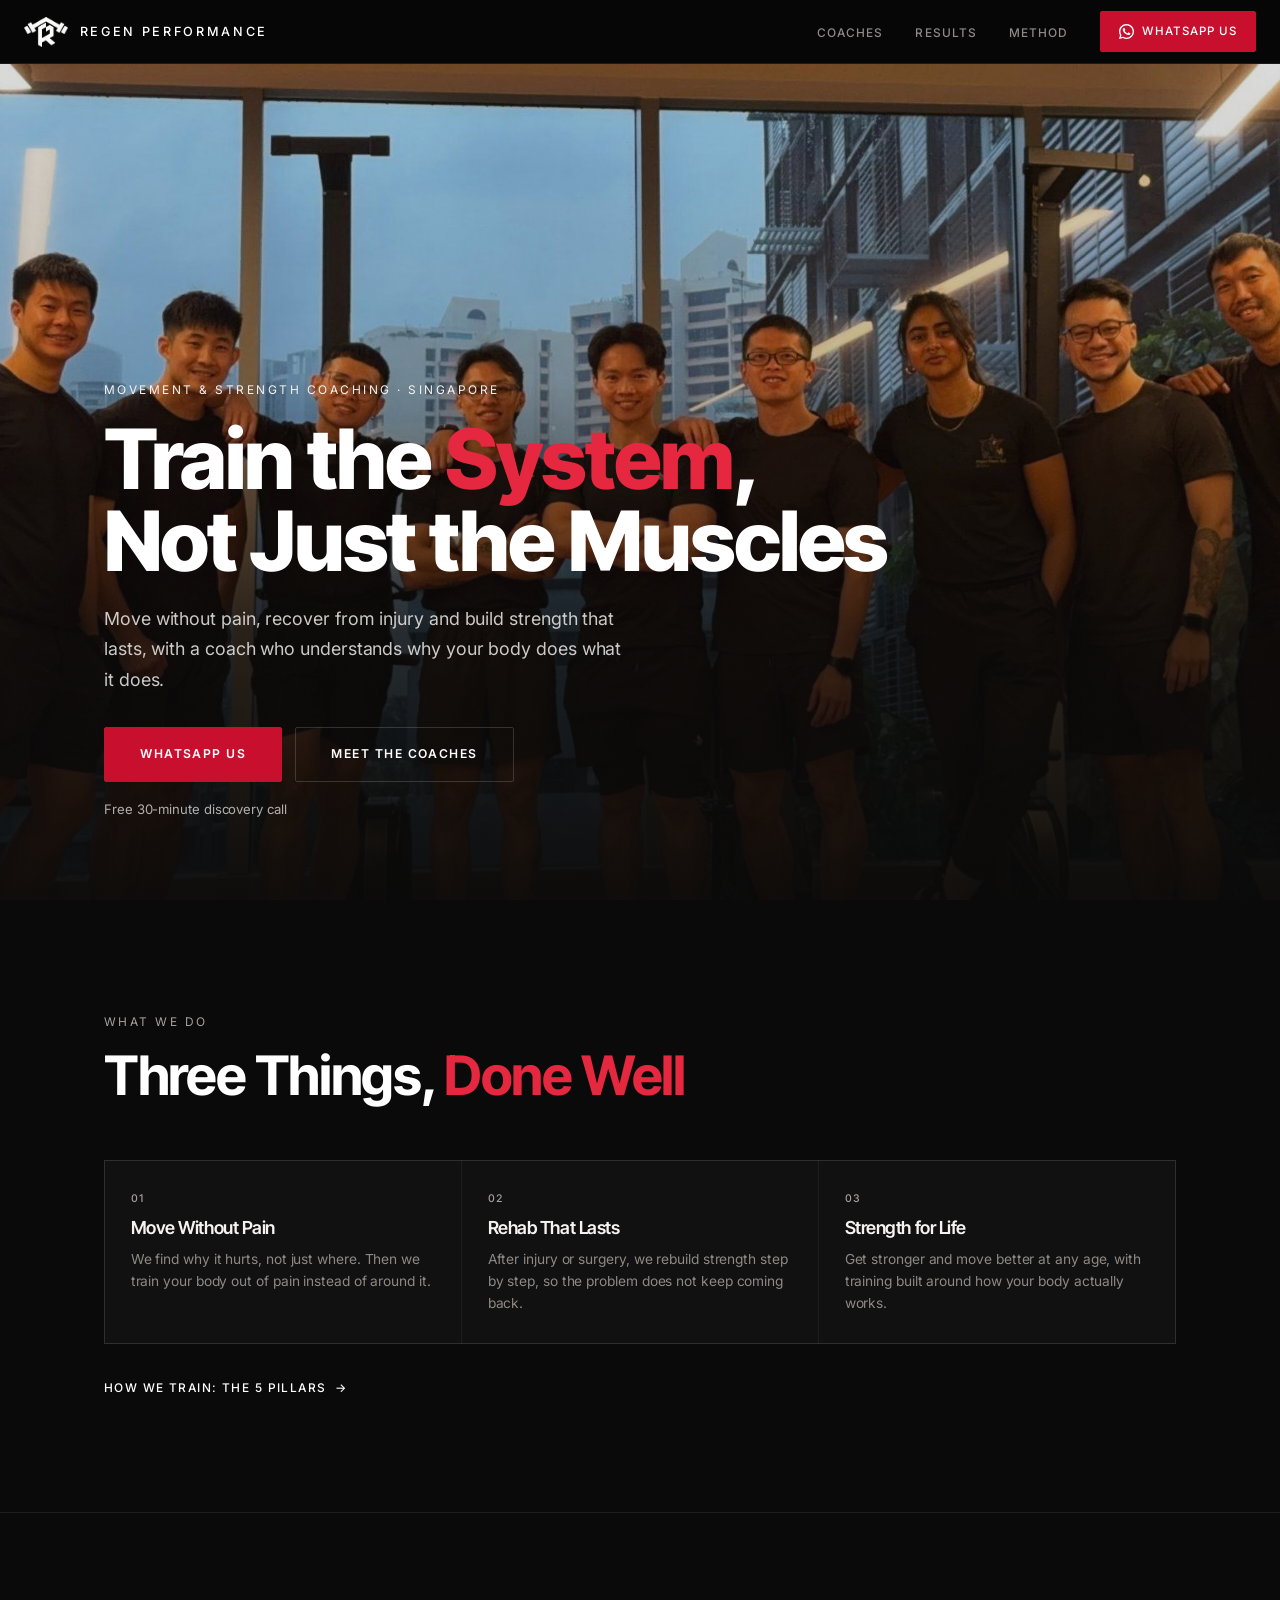
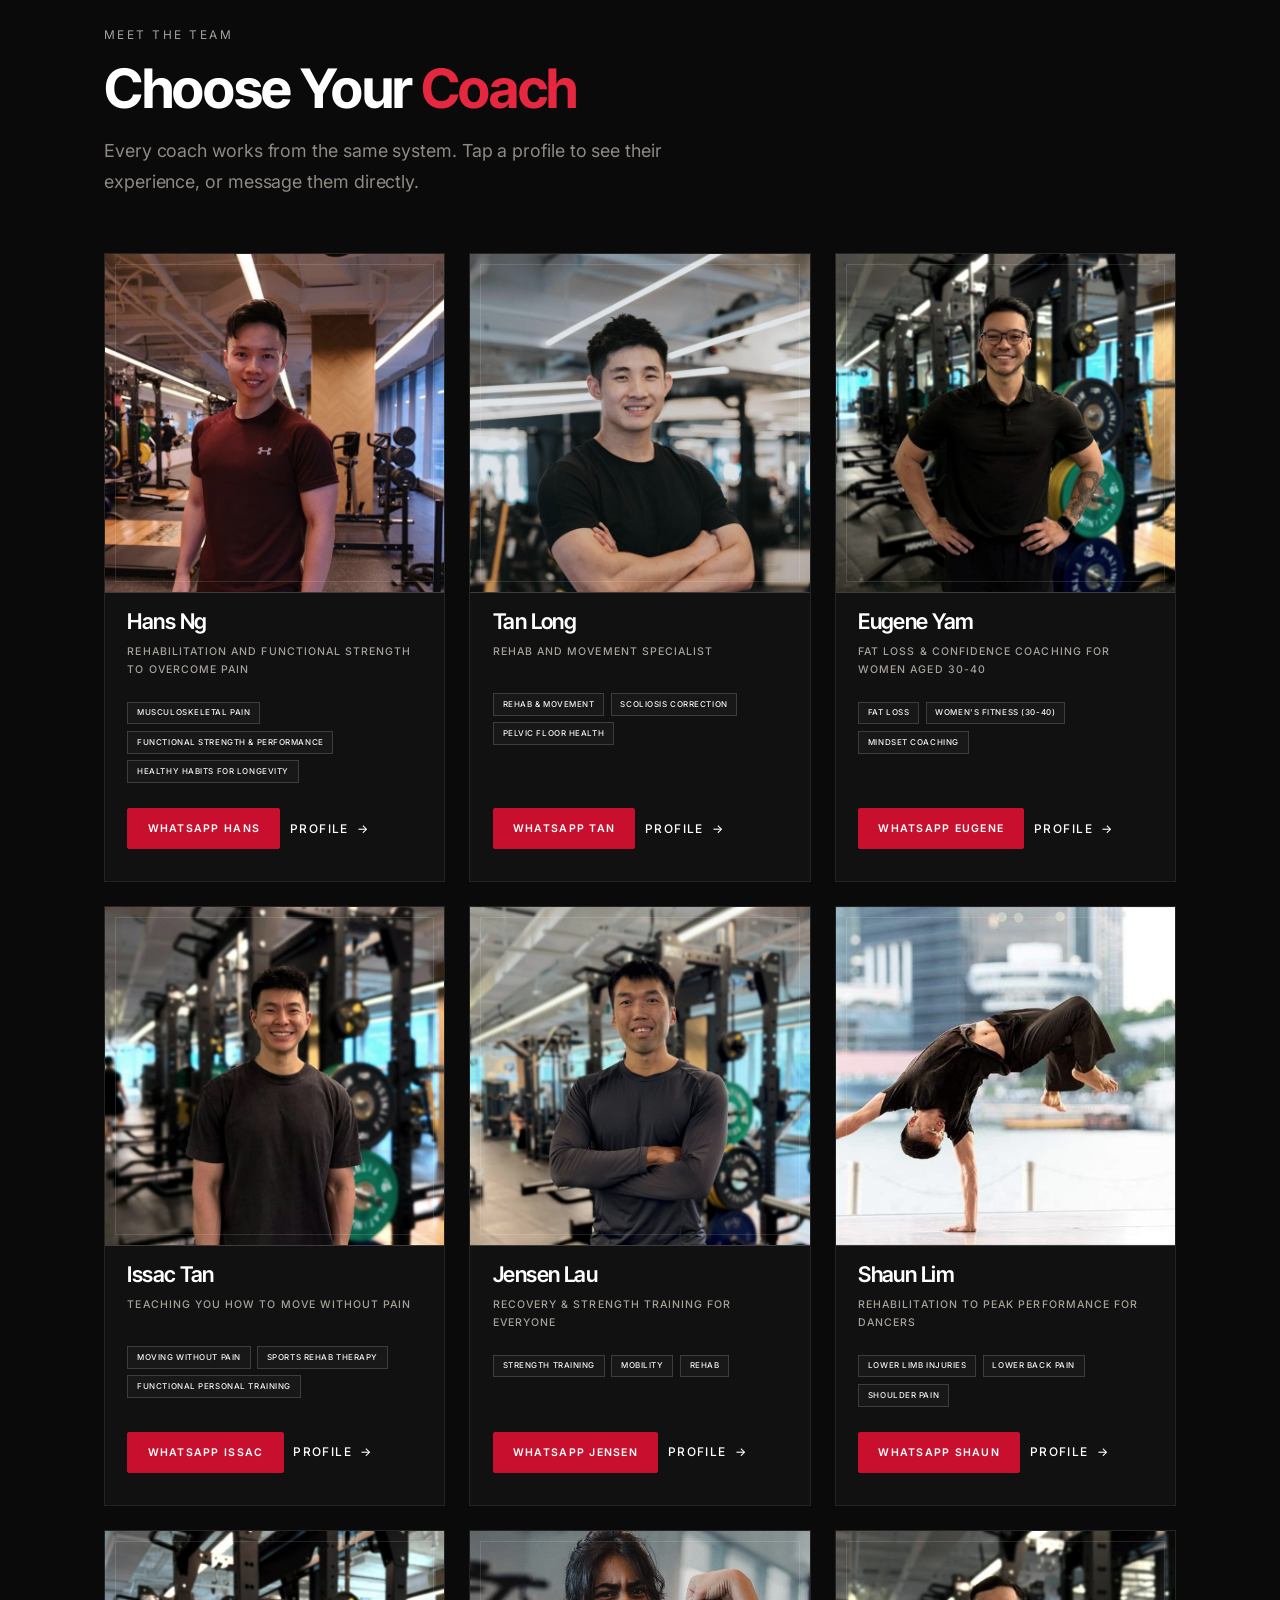
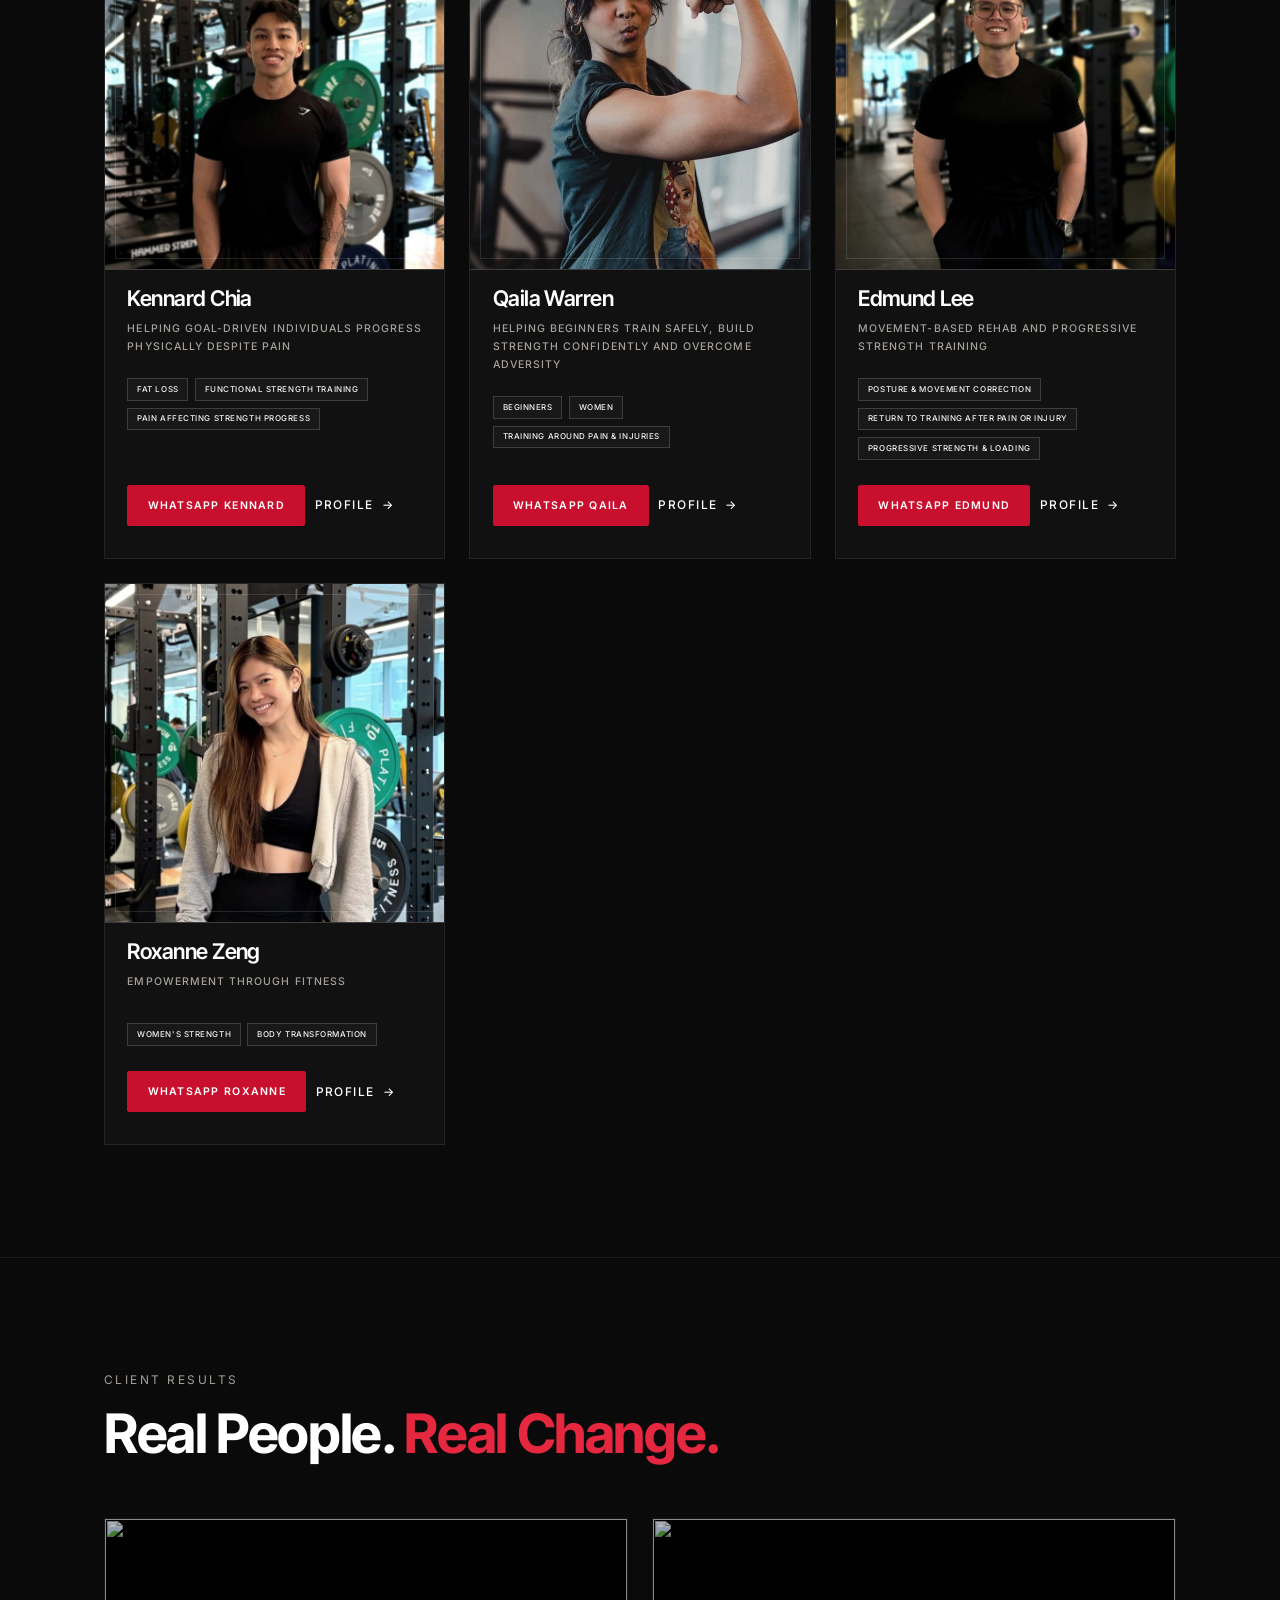
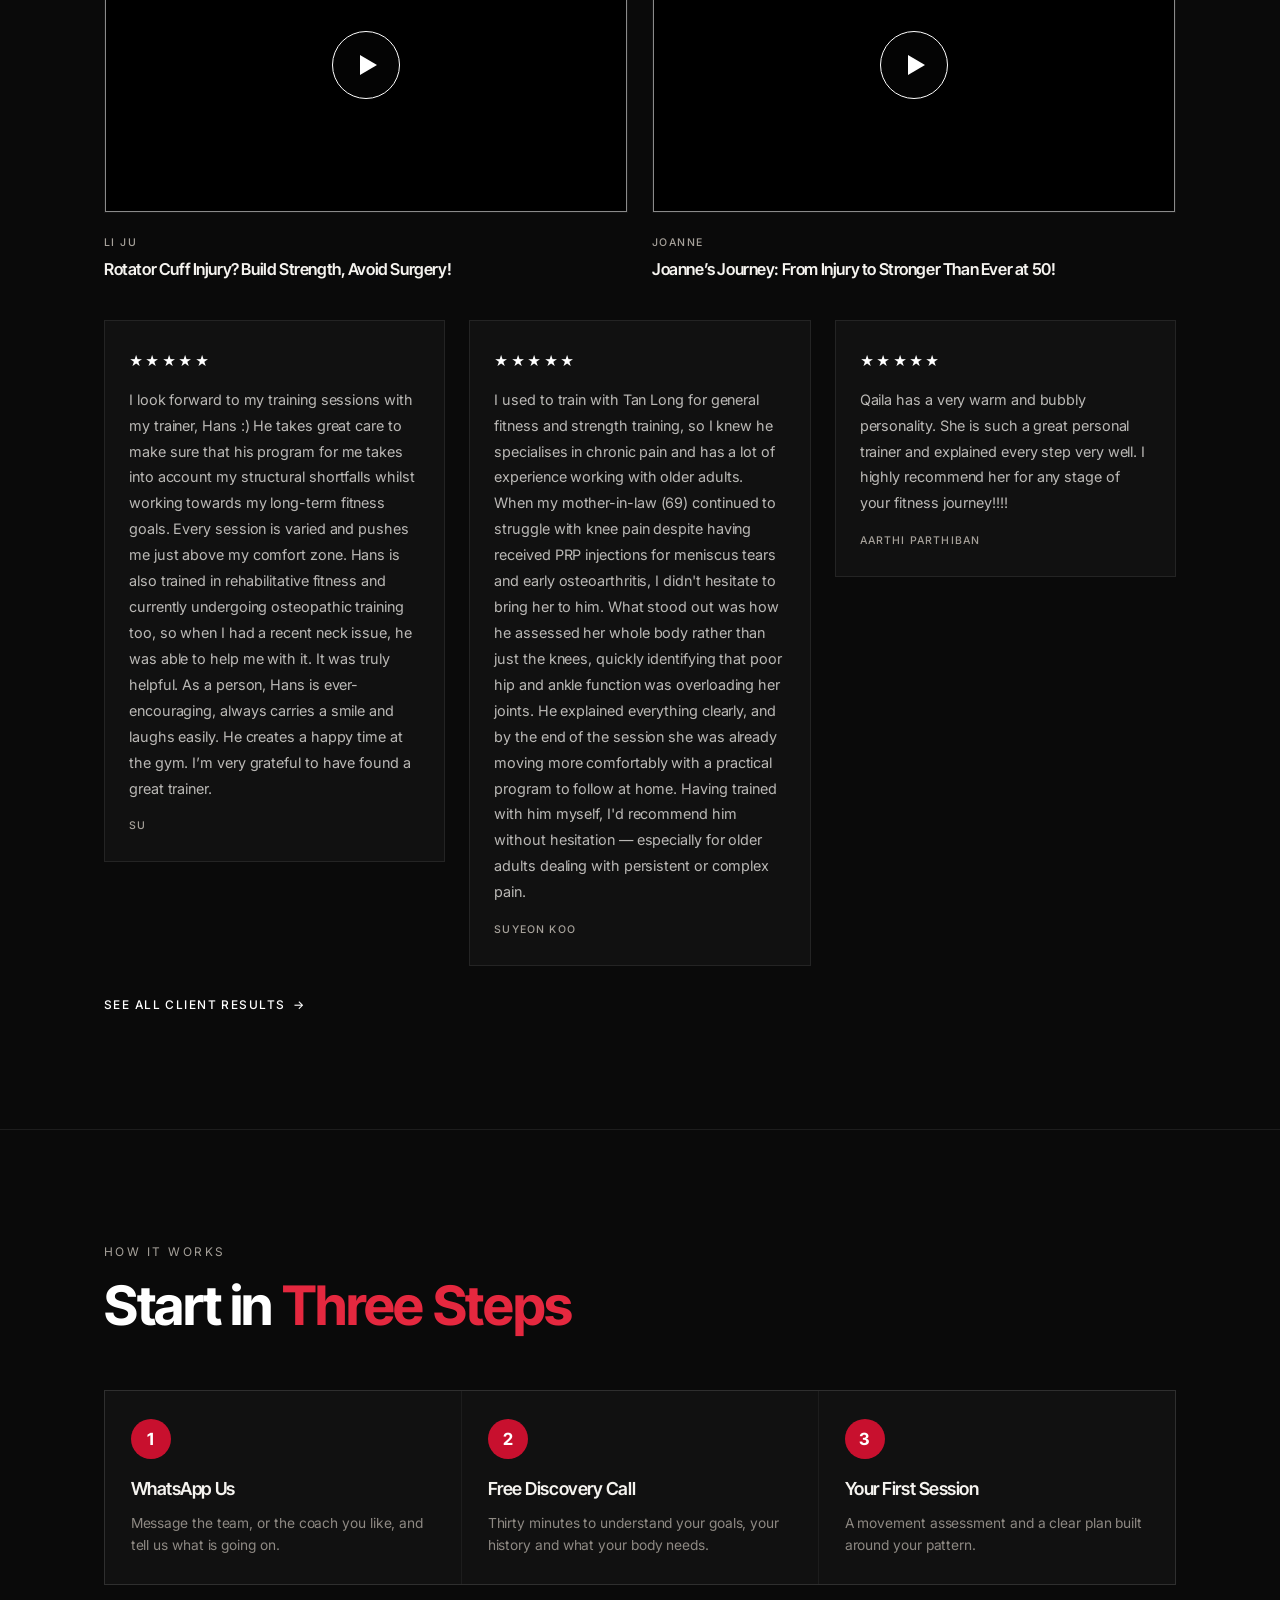
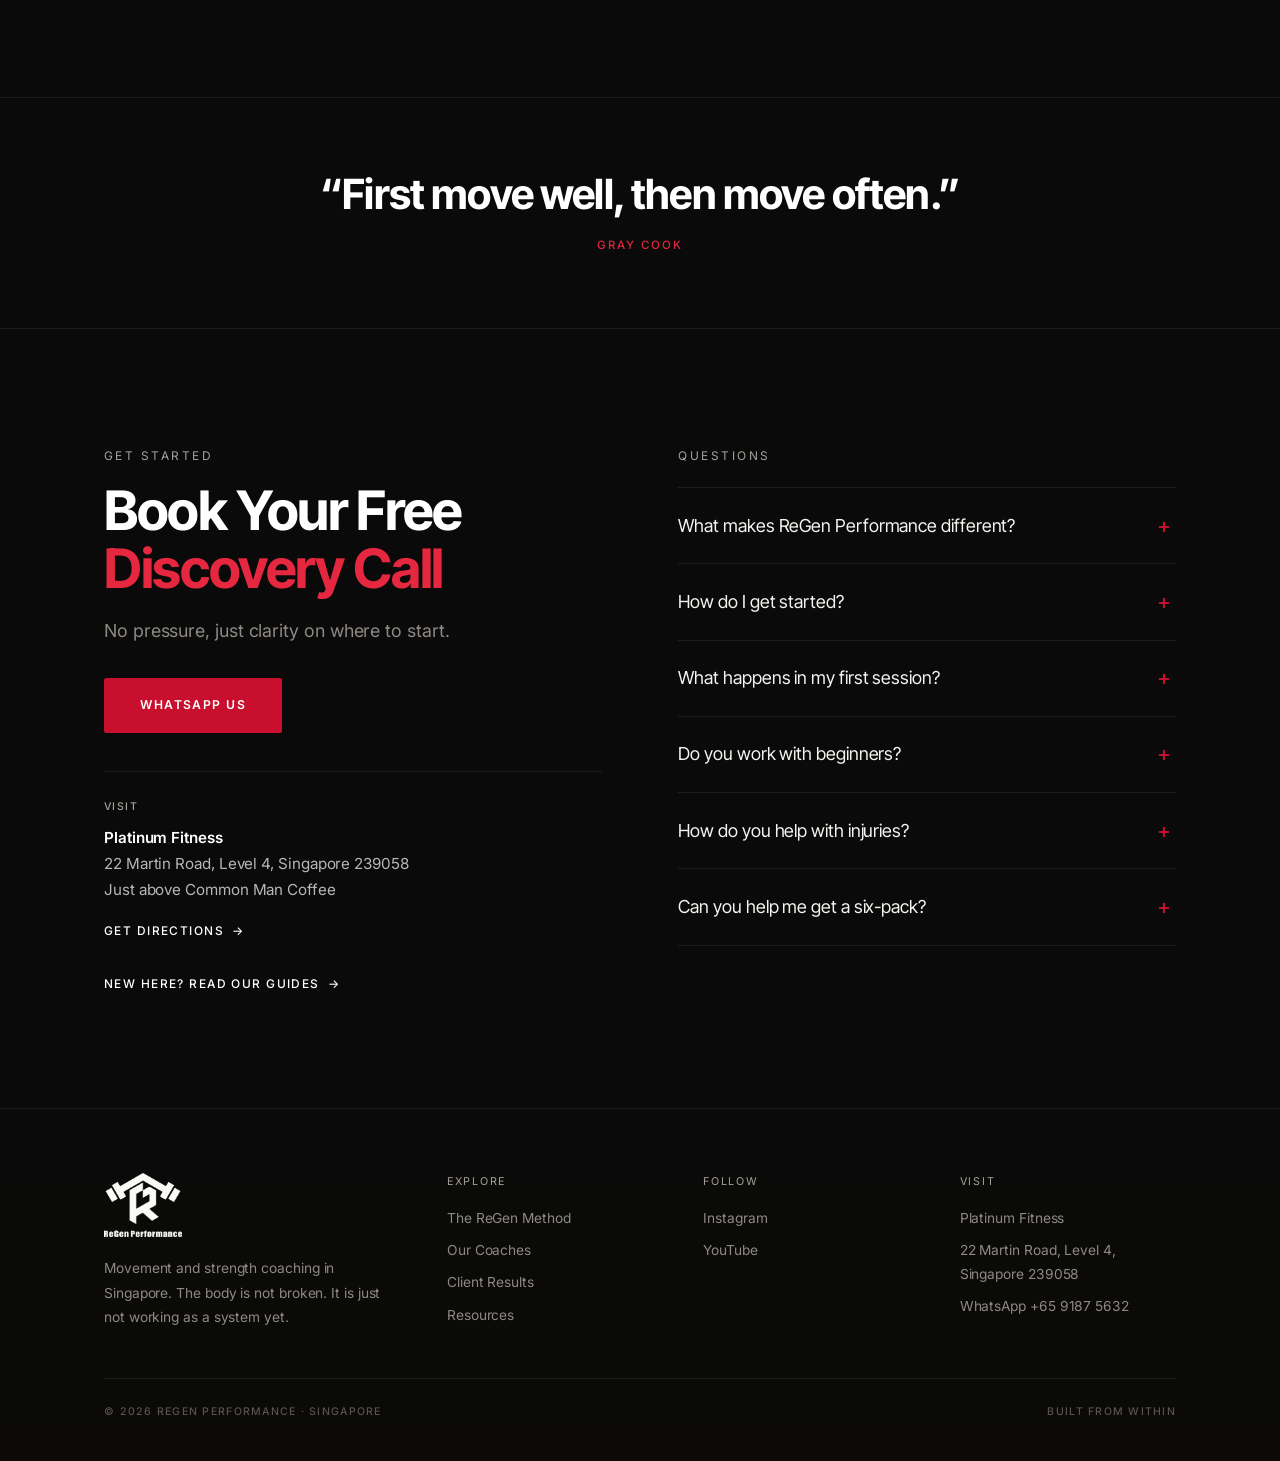
==== commit 7c76fad8: "Lighter images: recompress all photos (26.8 MB to 14.3 MB), phone-sized team photo Co-Authored-By: C" ====
--- a/index.html
+++ b/index.html
@@ -13,7 +13,7 @@
 <meta name="theme-color" content="#0A0A0A">
 <link rel="icon" type="image/png" href="/assets/img/favicon-32.png">
 <link rel="apple-touch-icon" href="/assets/img/apple-touch-icon.png">
-<link rel="preload" as="image" href="/assets/img/team.jpg">
+<link rel="preload" as="image" href="/assets/img/team.jpg" imagesrcset="/assets/img/team-1000.jpg 1000w, /assets/img/team.jpg 1920w" imagesizes="100vw">
 <link rel="preconnect" href="https://fonts.googleapis.com"><link rel="preconnect" href="https://fonts.gstatic.com" crossorigin>
 <link href="https://fonts.googleapis.com/css2?family=Inter+Tight:ital,wght@0,500;0,600;0,700;0,800;1,700&family=Inter:wght@300;400;500;600&display=swap" rel="stylesheet">
 <link rel="stylesheet" href="/assets/css/site.css">
@@ -23,7 +23,7 @@
 
   <!-- 1. HERO: who we are, one action -->
   <section class="home-hero">
-    <img class="home-hero-img" src="/assets/img/team.jpg" alt="The ReGen Performance coaching team at Platinum Fitness, Singapore" width="1920" height="1006">
+    <img class="home-hero-img" src="/assets/img/team.jpg" srcset="/assets/img/team-1000.jpg 1000w, /assets/img/team.jpg 1920w" sizes="100vw" alt="The ReGen Performance coaching team at Platinum Fitness, Singapore" width="1920" height="1006">
     <div class="home-hero-shade"></div>
     <div class="wrap home-hero-body">
       <span class="eyebrow rise">Movement &amp; Strength Coaching · Singapore</span>
--- a/assets/css/site.css
+++ b/assets/css/site.css
@@ -604,3 +604,13 @@
   .home-hero-body{padding-top:2rem;padding-bottom:3rem;}
   .home-hero-img{-webkit-mask-image:linear-gradient(to bottom,#000 75%,transparent);mask-image:linear-gradient(to bottom,#000 75%,transparent);}
 }
+
+/* Coach achievements */
+.ach-list{list-style:none;display:flex;flex-direction:column;gap:1px;background:var(--border);border:1px solid var(--border);margin-bottom:1.4rem;}
+.ach-list li{background:var(--card);padding:1rem 1.1rem 1rem 2.6rem;position:relative;font-size:0.92rem;color:var(--cream);line-height:1.5;}
+.ach-list li::before{content:"";position:absolute;left:1.1rem;top:1.35rem;width:8px;height:8px;background:var(--accent);transform:rotate(45deg);}
+.coach-gallery{grid-template-columns:repeat(3,1fr);}
+@media (max-width:480px){.coach-gallery{grid-template-columns:repeat(2,1fr);}}
+.coach-gallery{grid-template-columns:repeat(var(--gcols,3),1fr);}
+@media (max-width:480px){.coach-gallery{grid-template-columns:repeat(min(var(--gcols,3),2),1fr);}}
+.coach-gallery[style*="--gcols:1"]{max-width:520px;}
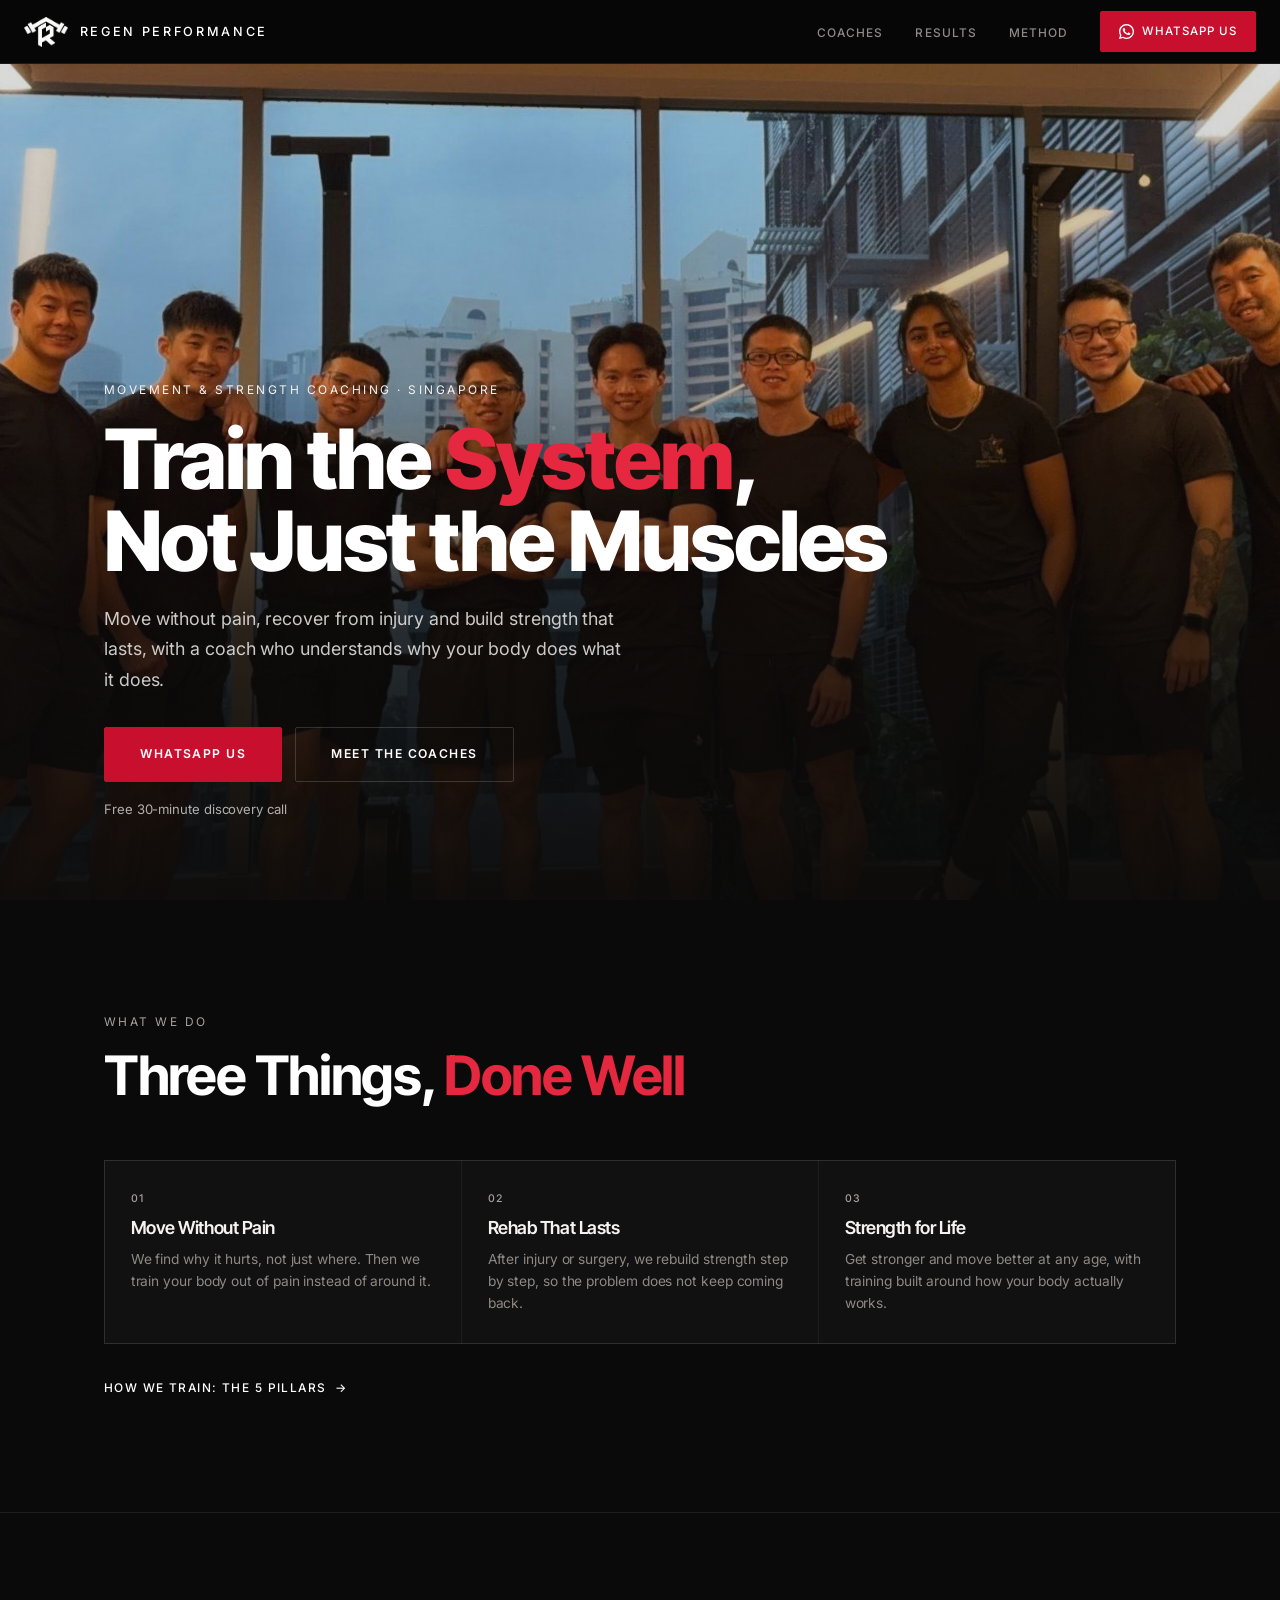
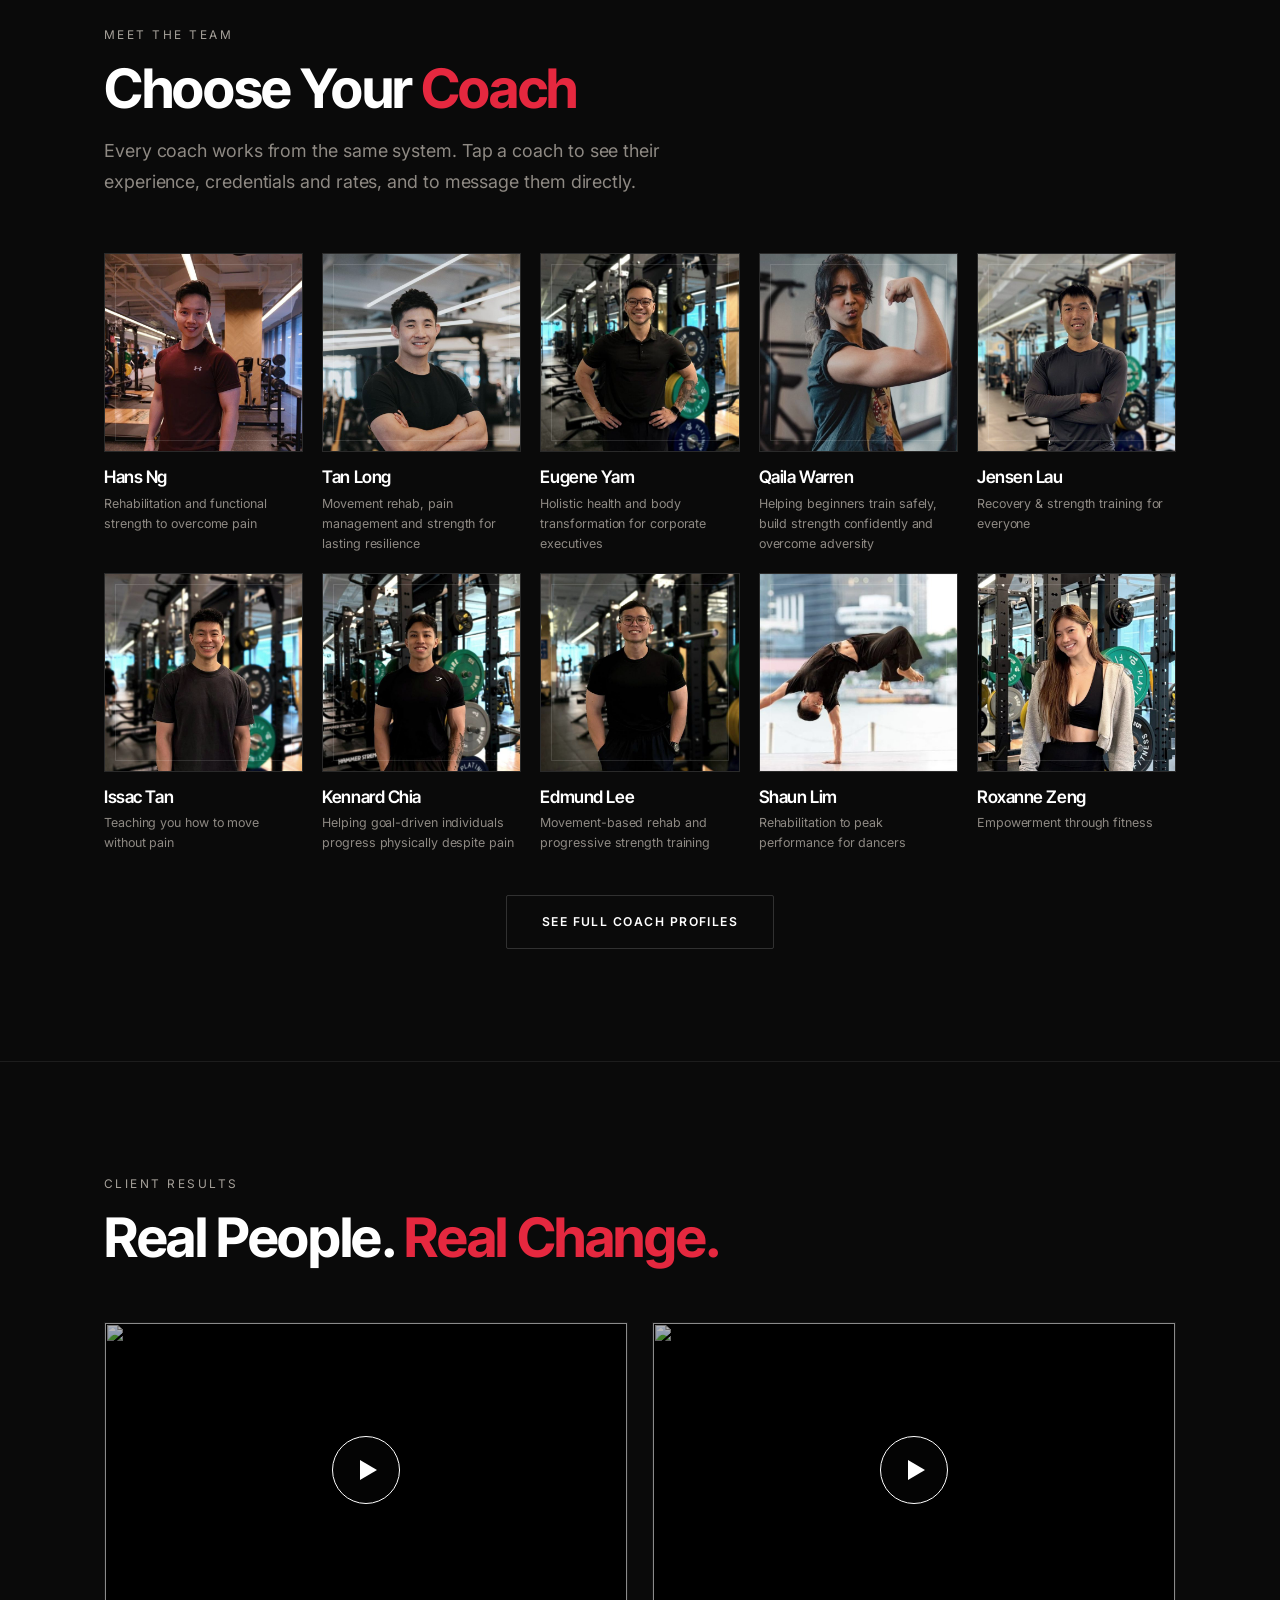
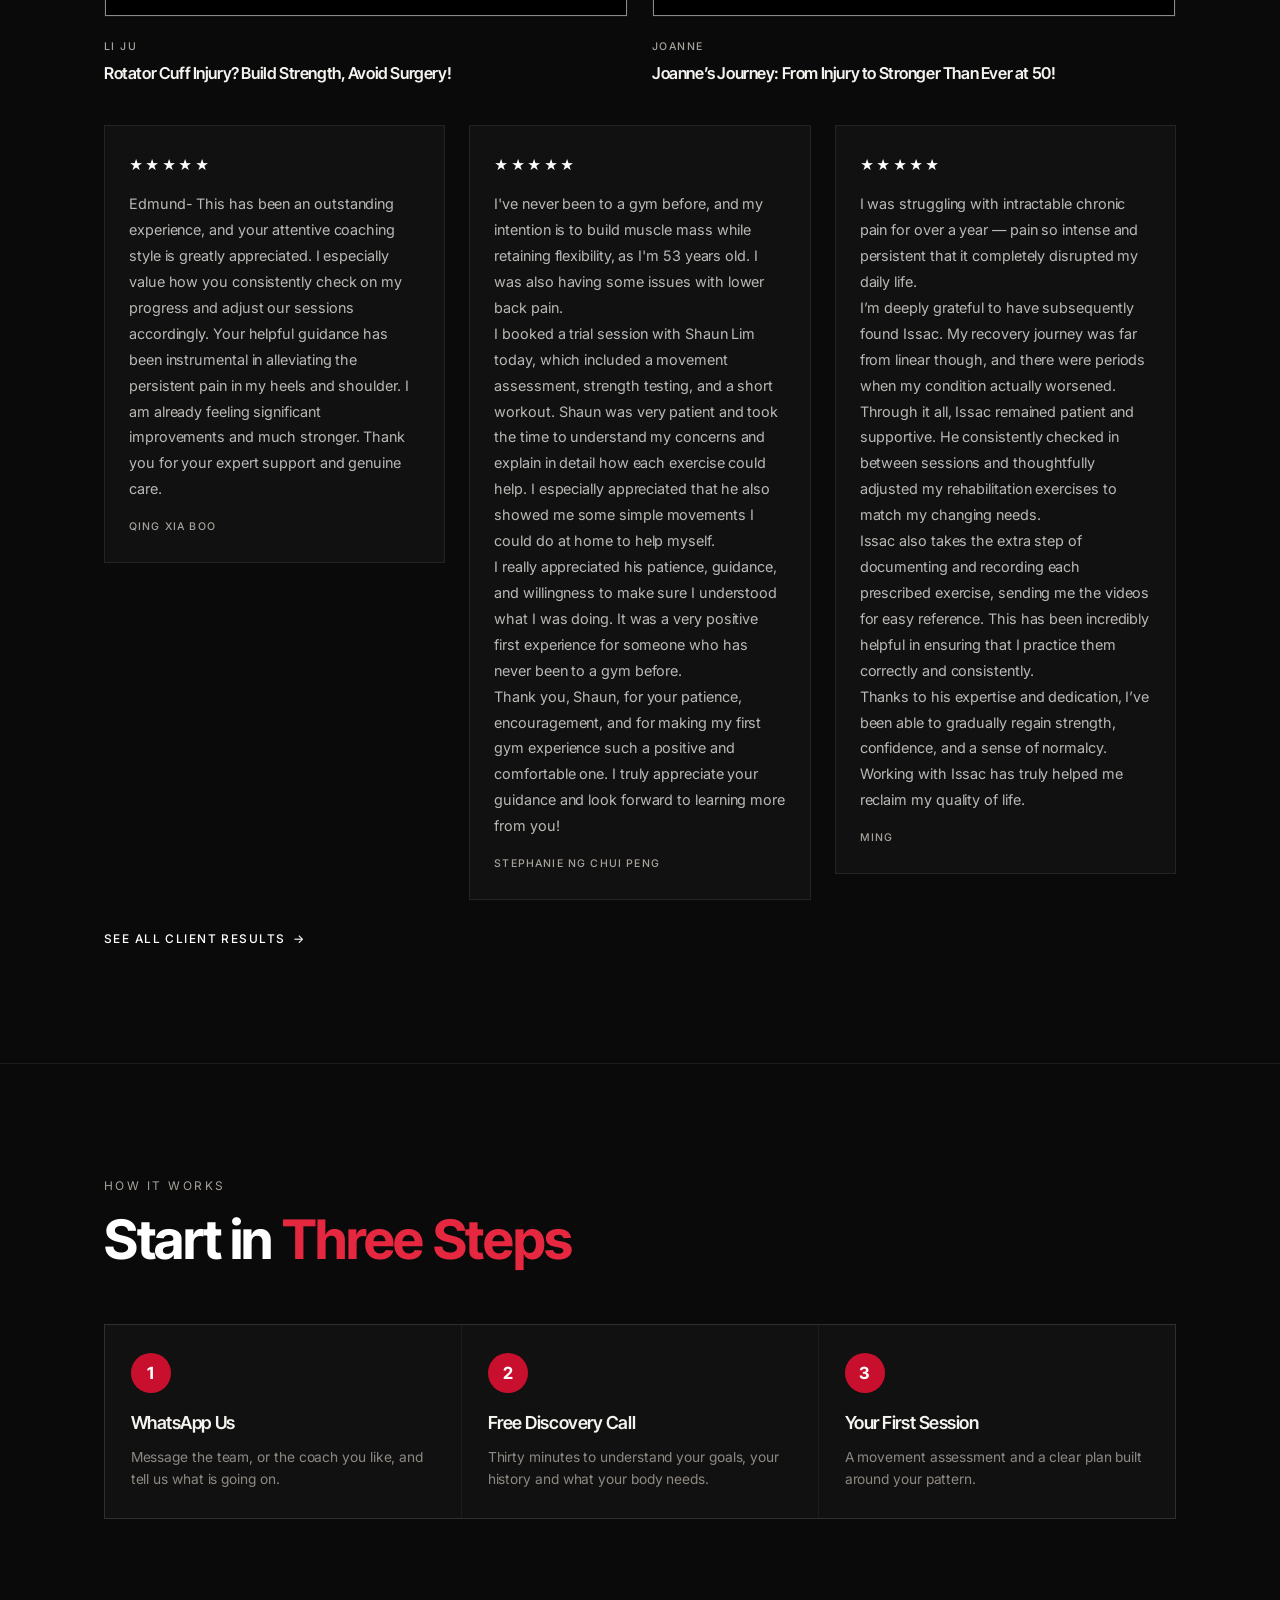
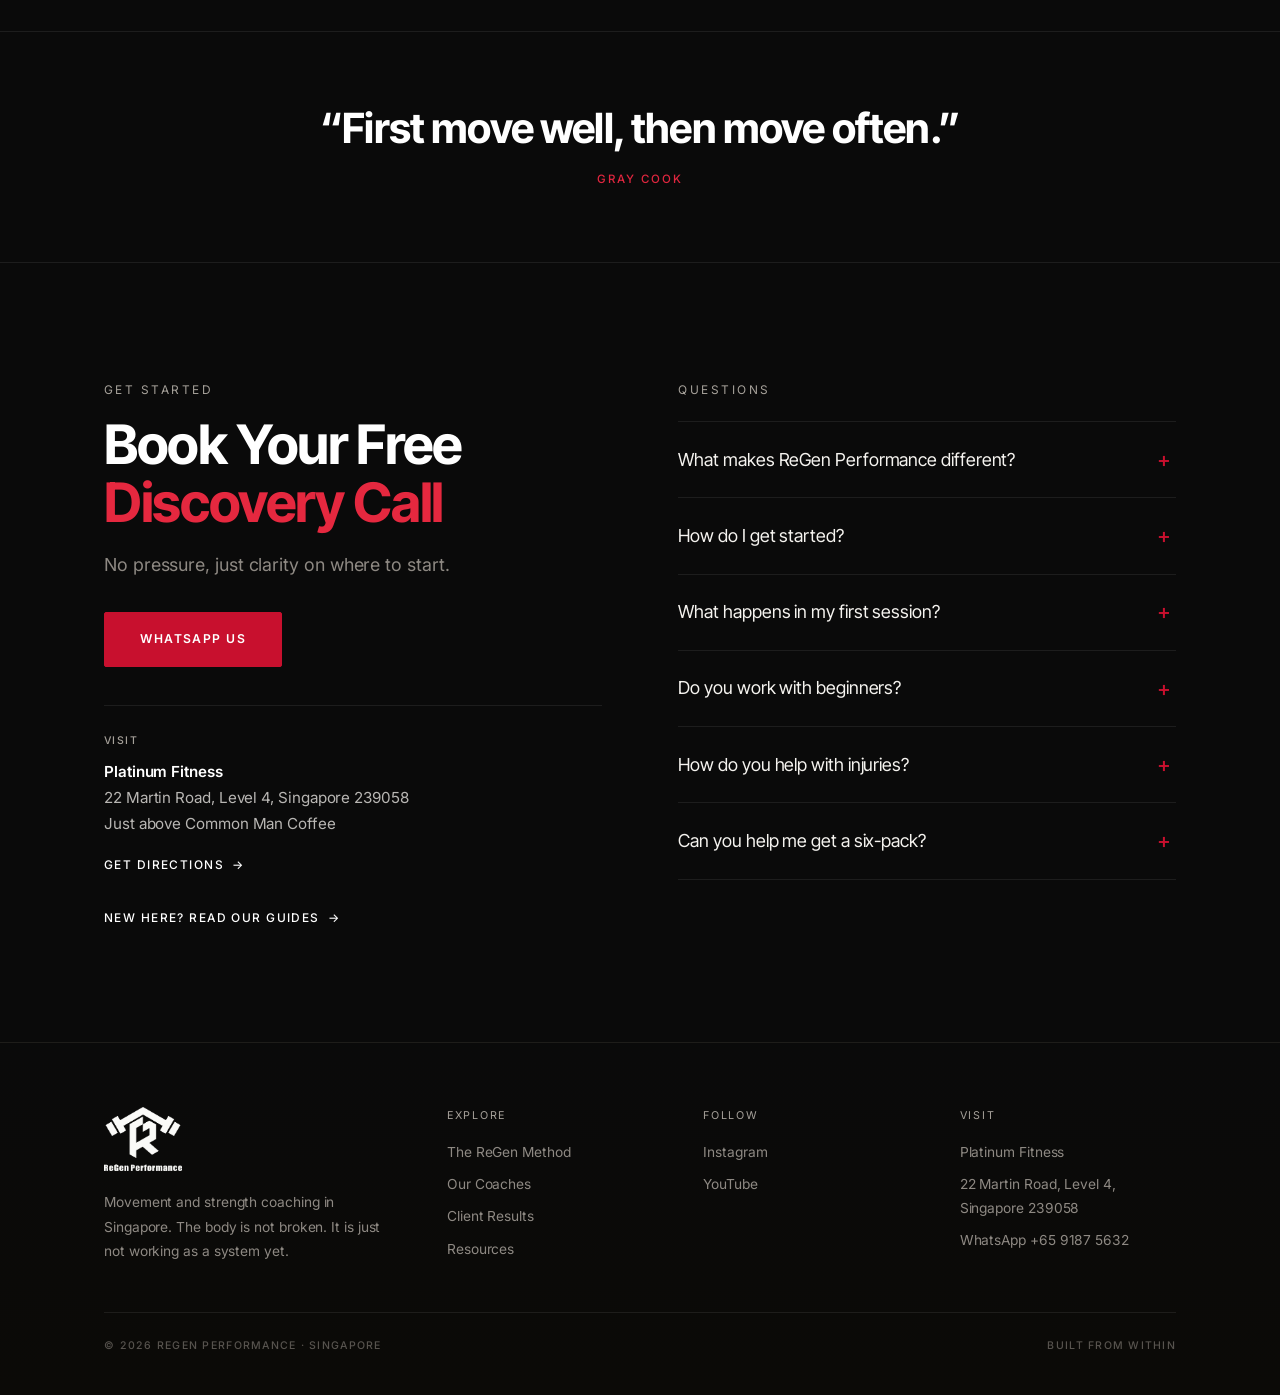
==== commit 2b94e2dd: "Tan Long and Eugene profiles; ReGen team on all coaches; site rename and tidy-up - Tan Long and Euge" ====
--- a/index.html
+++ b/index.html
@@ -7,7 +7,7 @@
 <meta name="description" content="ReGen Performance is a team of movement and strength coaches in Singapore. Move without pain, recover from injury and build lasting strength. WhatsApp us for a free 30-minute discovery call.">
 <meta property="og:title" content="ReGen Performance · Movement &amp; Strength Coaching Singapore">
 <meta property="og:description" content="Move without pain, recover from injury and build lasting strength. Free 30-minute discovery call.">
-<meta property="og:image" content="https://curious-kheer-eb3bcb.netlify.app/assets/img/team-share.jpg">
+<meta property="og:image" content="https://regenperformancesg.netlify.app/assets/img/team-share.jpg">
 <meta property="og:type" content="website">
 <meta name="twitter:card" content="summary_large_image">
 <meta name="theme-color" content="#0A0A0A">
@@ -53,8 +53,9 @@
   <!-- 3. TEAM: pick a coach, message them -->
   <section class="section" id="team">
     <div class="wrap">
-      <div class="section-head reveal"><span class="eyebrow">Meet the Team</span><h2 class="h2">Choose Your <em>Coach</em></h2><p class="lead">Every coach works from the same system. Tap a profile to see their experience, or message them directly.</p></div>
-      <div class="coach-grid" id="home-coaches"><div class="skeleton">Loading the team</div></div>
+      <div class="section-head reveal"><span class="eyebrow">Meet the Team</span><h2 class="h2">Choose Your <em>Coach</em></h2><p class="lead">Every coach works from the same system. Tap a coach to see their experience, credentials and rates, and to message them directly.</p></div>
+      <div class="team-wall" id="home-coaches"><div class="skeleton">Loading the team</div></div>
+      <div class="btn-row" style="justify-content:center;margin-top:2.6rem"><a class="btn btn-ghost" href="/coaches.html">See Full Coach Profiles</a></div>
     </div>
   </section>
 
@@ -129,7 +130,7 @@
   var [t, r, c] = await Promise.all([RG.load("testimonials"), RG.load("reviews"), RG.load("coaches")]);
 
   var team = RG.teamOrder(c.coaches);
-  document.getElementById("home-coaches").innerHTML = team.length ? team.map(RG.coachCard).join("") : '<div class="empty">Coach profiles are being added.</div>';
+  document.getElementById("home-coaches").innerHTML = team.length ? team.map(RG.teamCard).join("") : '<div class="empty">Coach profiles are being added.</div>';
 
   var vids = (t.testimonials || []).filter(function (s) { return s.featured && RG.ytId(s.youtubeId); }).slice(0, 2);
   document.getElementById("home-videos").innerHTML = vids.map(function (s) {
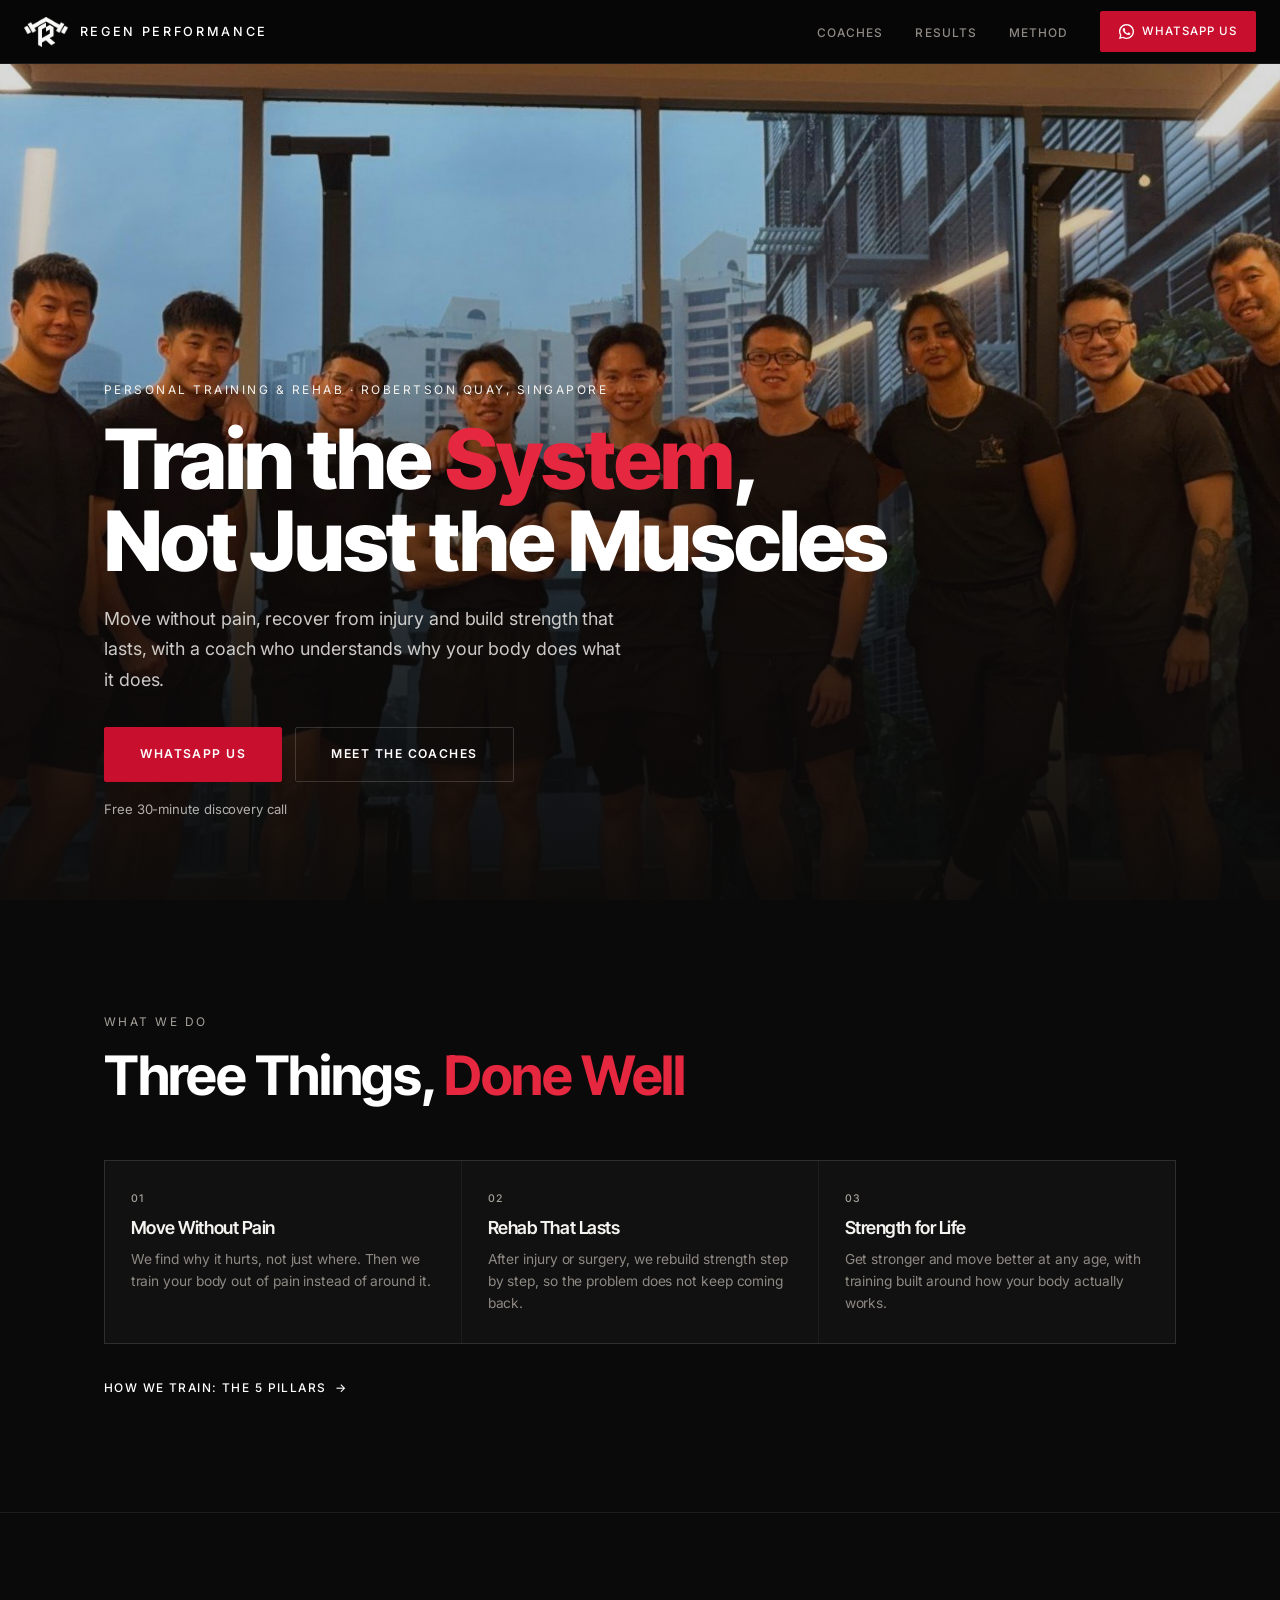
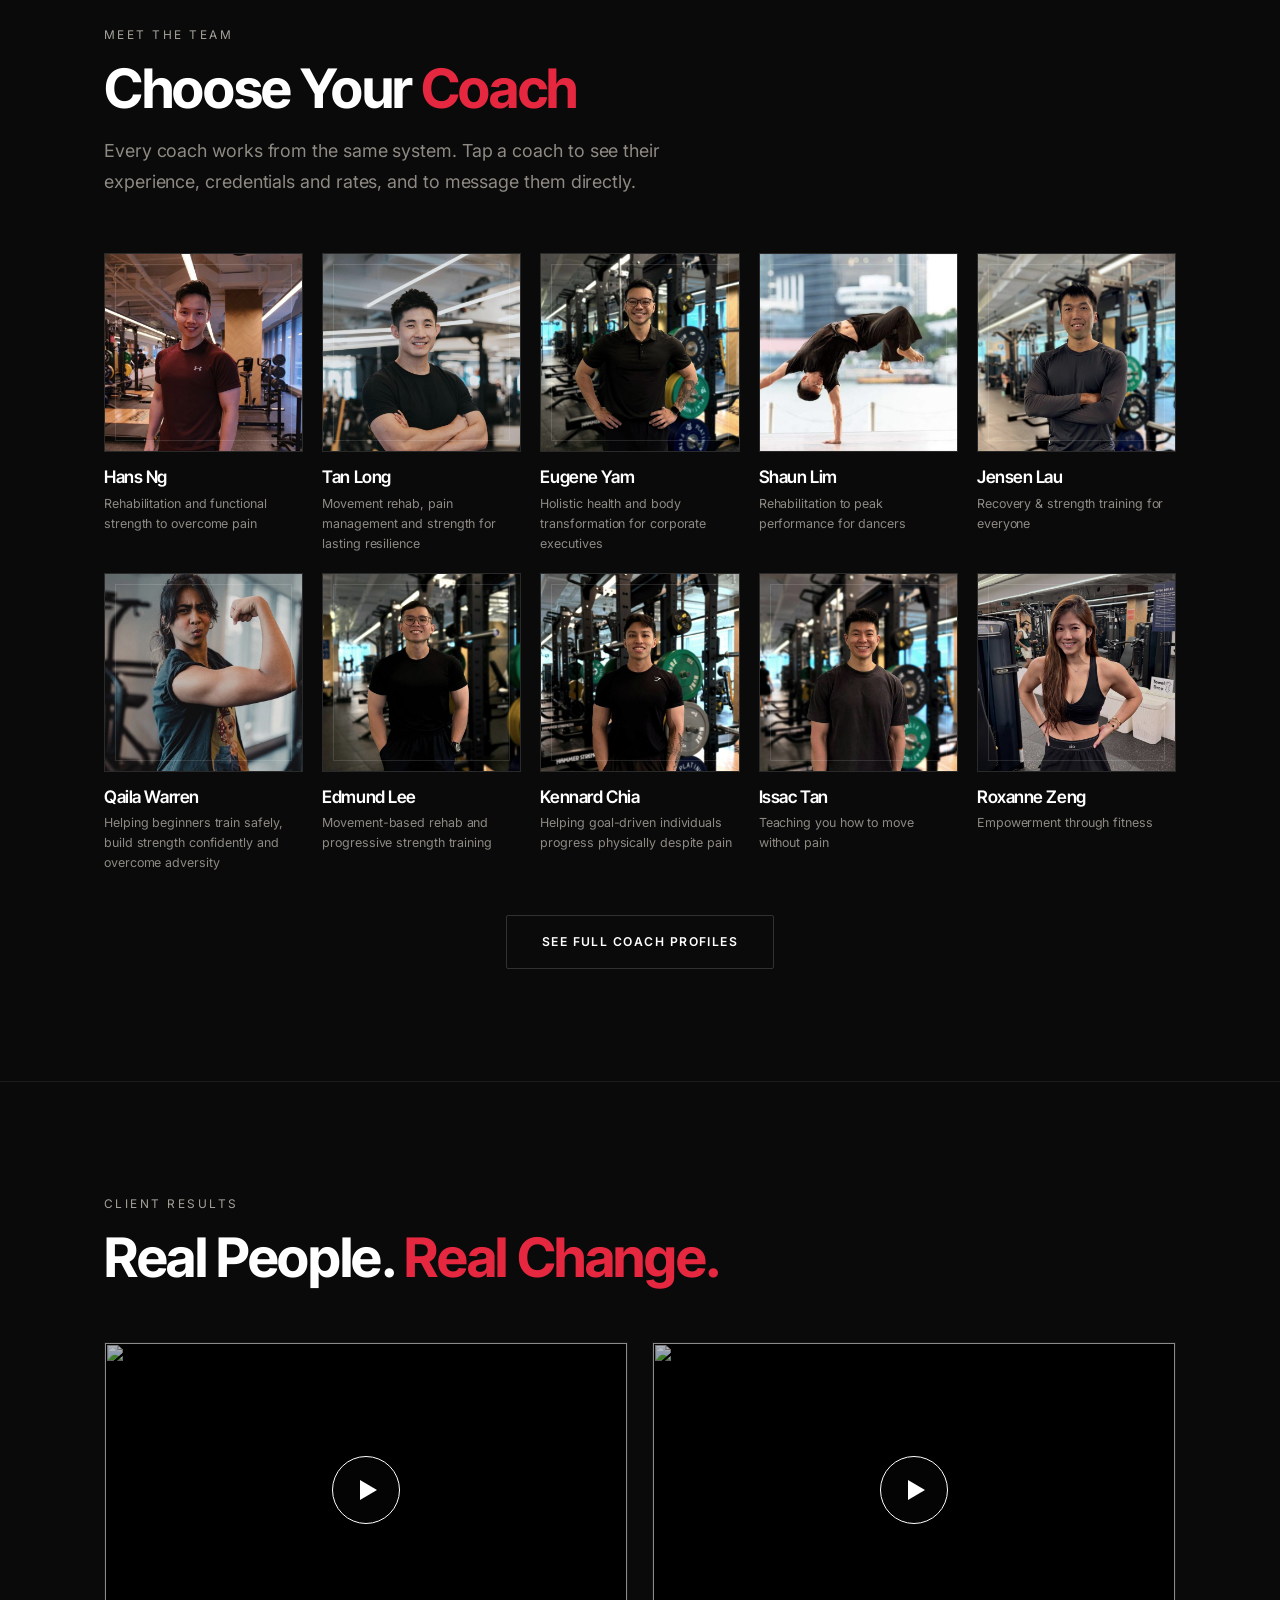
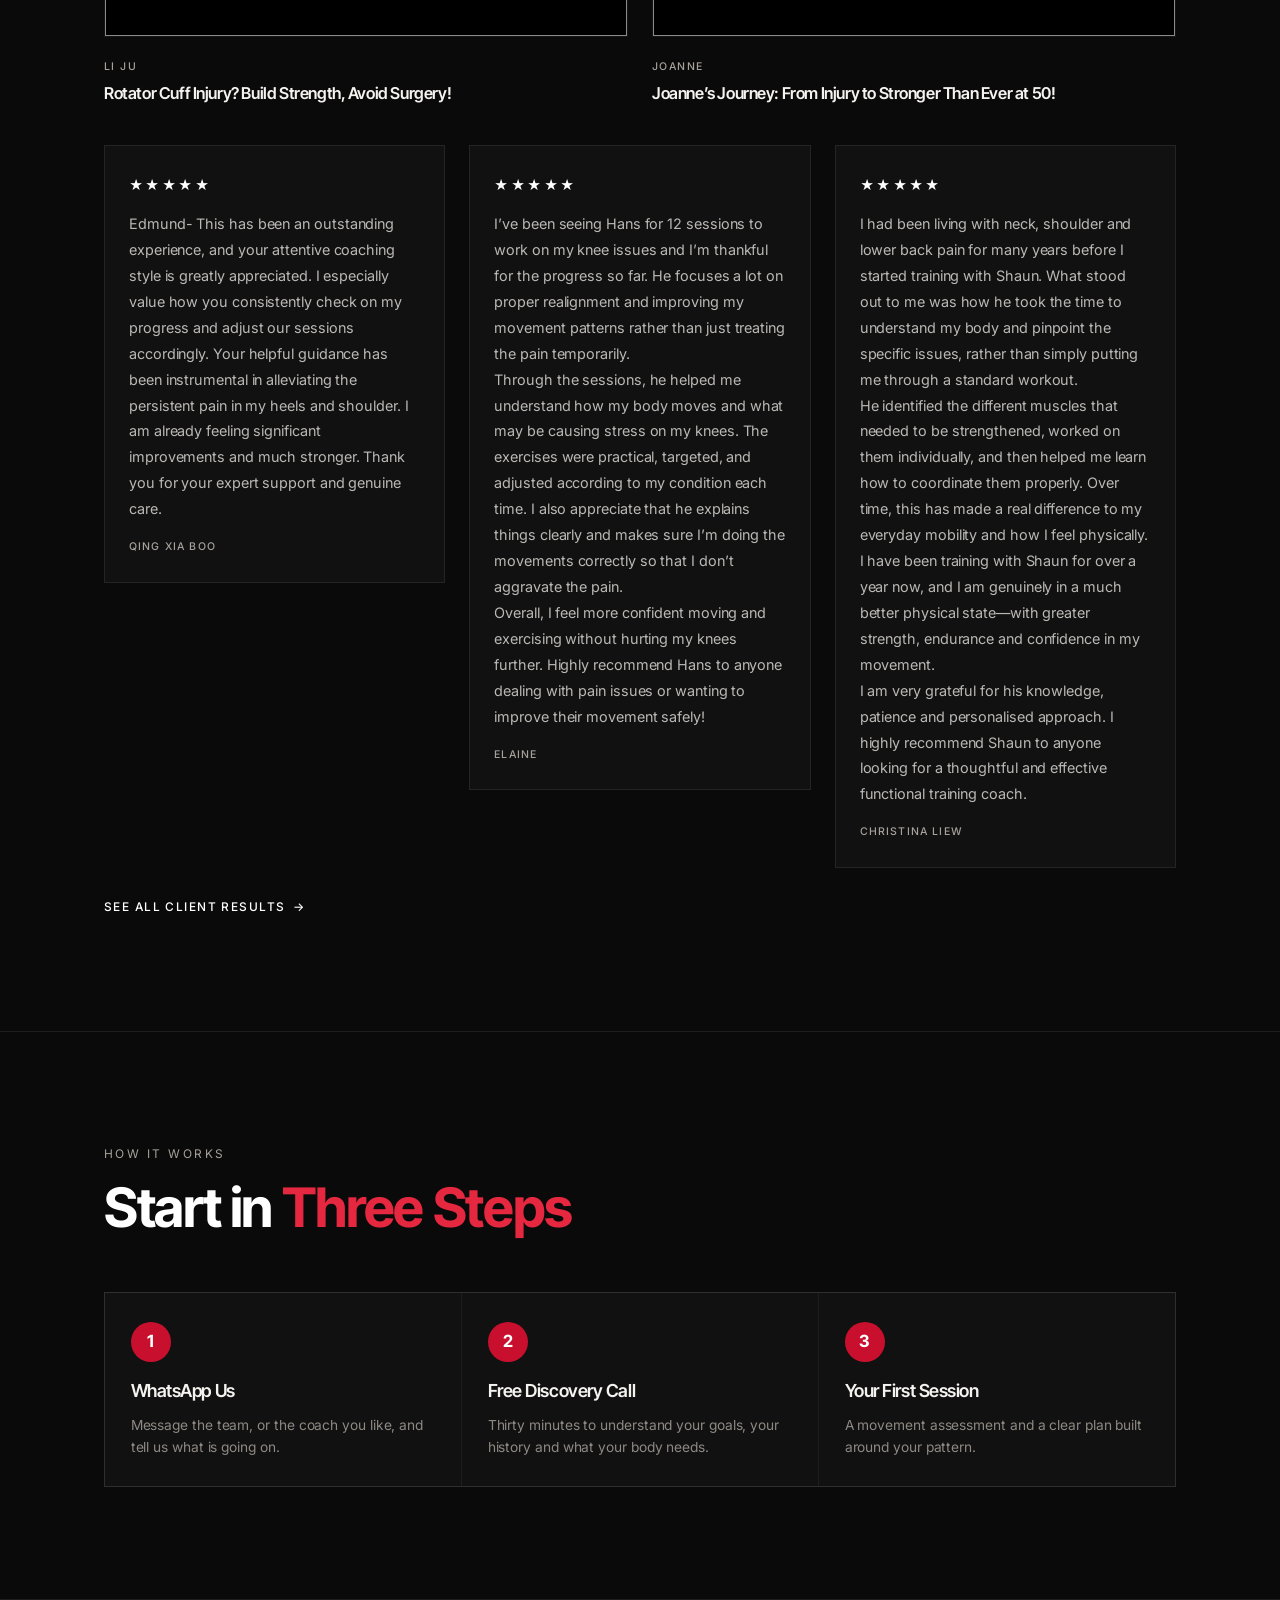
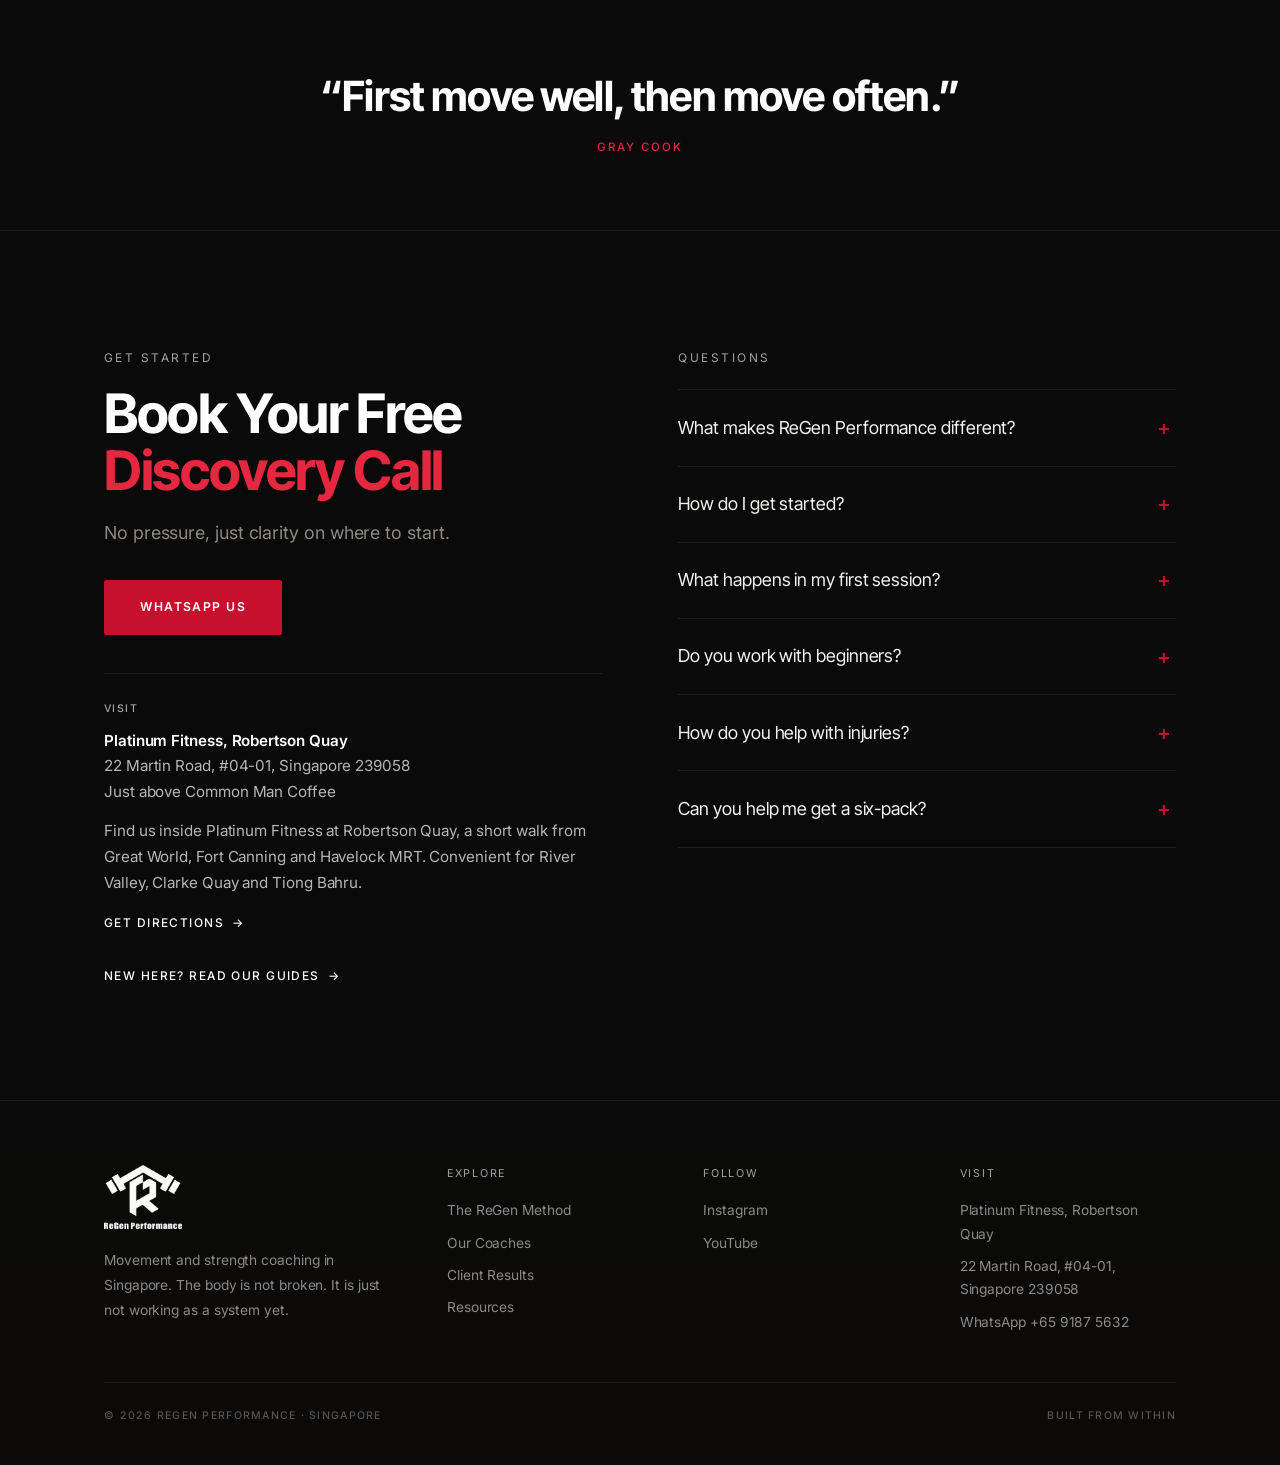
==== commit 5d147e13: "Local SEO: prerendered content, schema, sitemap, location titles; Hans's own transformation - build." ====
--- a/index.html
+++ b/index.html
@@ -3,20 +3,188 @@
 <head>
 <meta charset="UTF-8">
 <meta name="viewport" content="width=device-width, initial-scale=1.0">
-<title>ReGen Performance · Movement &amp; Strength Coaching Singapore</title>
-<meta name="description" content="ReGen Performance is a team of movement and strength coaches in Singapore. Move without pain, recover from injury and build lasting strength. WhatsApp us for a free 30-minute discovery call.">
-<meta property="og:title" content="ReGen Performance · Movement &amp; Strength Coaching Singapore">
-<meta property="og:description" content="Move without pain, recover from injury and build lasting strength. Free 30-minute discovery call.">
+<title>Personal Trainer &amp; Rehab Coaching in Robertson Quay, Singapore | ReGen Performance</title>
+<meta name="description" content="Personal training, pain rehab and strength coaching at Platinum Fitness, Robertson Quay (22 Martin Road). 10 expert coaches, rated 5.0 on Google. Free 30-minute discovery call.">
+<meta property="og:title" content="Personal Trainer &amp; Rehab Coaching in Robertson Quay, Singapore | ReGen Performance">
+<meta property="og:description" content="Personal training, pain rehab and strength coaching at Platinum Fitness, Robertson Quay (22 Martin Road). 10 expert coaches, rated 5.0 on Google. Free 30-minute discovery call.">
 <meta property="og:image" content="https://regenperformancesg.netlify.app/assets/img/team-share.jpg">
 <meta property="og:type" content="website">
 <meta name="twitter:card" content="summary_large_image">
 <meta name="theme-color" content="#0A0A0A">
+<!--pre:canon-->
+<link rel="canonical" href="https://regenperformancesg.netlify.app/">
+<meta property="og:url" content="https://regenperformancesg.netlify.app/">
+<!--/pre:canon-->
 <link rel="icon" type="image/png" href="/assets/img/favicon-32.png">
 <link rel="apple-touch-icon" href="/assets/img/apple-touch-icon.png">
 <link rel="preload" as="image" href="/assets/img/team.jpg" imagesrcset="/assets/img/team-1000.jpg 1000w, /assets/img/team.jpg 1920w" imagesizes="100vw">
 <link rel="preconnect" href="https://fonts.googleapis.com"><link rel="preconnect" href="https://fonts.gstatic.com" crossorigin>
 <link href="https://fonts.googleapis.com/css2?family=Inter+Tight:ital,wght@0,500;0,600;0,700;0,800;1,700&family=Inter:wght@300;400;500;600&display=swap" rel="stylesheet">
 <link rel="stylesheet" href="/assets/css/site.css">
+<!--pre:ld-->
+<script type="application/ld+json">
+{
+  "@context": "https://schema.org",
+  "@type": "LocalBusiness",
+  "@id": "https://regenperformancesg.netlify.app/#business",
+  "additionalType": "https://en.wikipedia.org/wiki/Personal_trainer",
+  "name": "ReGen Performance",
+  "url": "https://regenperformancesg.netlify.app/",
+  "description": "Personal training, pain rehab and strength coaching at Platinum Fitness, Robertson Quay, Singapore.",
+  "logo": "https://regenperformancesg.netlify.app/assets/img/logo-full-white.png",
+  "image": "https://regenperformancesg.netlify.app/assets/img/team-share.jpg",
+  "telephone": "+65 9187 5632",
+  "priceRange": "$$",
+  "address": {
+    "@type": "PostalAddress",
+    "streetAddress": "22 Martin Road, #04-01",
+    "addressLocality": "Singapore",
+    "postalCode": "239058",
+    "addressCountry": "SG"
+  },
+  "geo": {
+    "@type": "GeoCoordinates",
+    "latitude": 1.291783,
+    "longitude": 103.8385045
+  },
+  "hasMap": "https://share.google/1rGKzURvbfI3L0CX6",
+  "sameAs": [
+    "https://www.instagram.com/regenperformance.sg",
+    "https://www.youtube.com/@ReGenPerformanceEducation",
+    "https://share.google/1rGKzURvbfI3L0CX6"
+  ],
+  "areaServed": [
+    "Robertson Quay",
+    "River Valley",
+    "Clarke Quay",
+    "Singapore"
+  ],
+  "openingHoursSpecification": [
+    {
+      "@type": "OpeningHoursSpecification",
+      "dayOfWeek": [
+        "Monday",
+        "Tuesday",
+        "Wednesday",
+        "Thursday",
+        "Friday"
+      ],
+      "opens": "06:30",
+      "closes": "21:30"
+    },
+    {
+      "@type": "OpeningHoursSpecification",
+      "dayOfWeek": [
+        "Saturday",
+        "Sunday"
+      ],
+      "opens": "07:00",
+      "closes": "20:00"
+    }
+  ],
+  "employee": [
+    {
+      "@id": "https://regenperformancesg.netlify.app/coaches/hans-ng/#person"
+    },
+    {
+      "@id": "https://regenperformancesg.netlify.app/coaches/tan-long/#person"
+    },
+    {
+      "@id": "https://regenperformancesg.netlify.app/coaches/eugene/#person"
+    },
+    {
+      "@id": "https://regenperformancesg.netlify.app/coaches/issac-tan/#person"
+    },
+    {
+      "@id": "https://regenperformancesg.netlify.app/coaches/jensen/#person"
+    },
+    {
+      "@id": "https://regenperformancesg.netlify.app/coaches/edmund-lee/#person"
+    },
+    {
+      "@id": "https://regenperformancesg.netlify.app/coaches/shaun-lim/#person"
+    },
+    {
+      "@id": "https://regenperformancesg.netlify.app/coaches/kennard-chia/#person"
+    },
+    {
+      "@id": "https://regenperformancesg.netlify.app/coaches/qaila-warren/#person"
+    },
+    {
+      "@id": "https://regenperformancesg.netlify.app/coaches/roxanne-zeng/#person"
+    }
+  ]
+}
+</script>
+<script type="application/ld+json">
+{
+  "@context": "https://schema.org",
+  "@type": "WebSite",
+  "@id": "https://regenperformancesg.netlify.app/#website",
+  "url": "https://regenperformancesg.netlify.app/",
+  "name": "ReGen Performance",
+  "publisher": {
+    "@id": "https://regenperformancesg.netlify.app/#business"
+  }
+}
+</script>
+<script type="application/ld+json">
+{
+  "@context": "https://schema.org",
+  "@type": "FAQPage",
+  "mainEntity": [
+    {
+      "@type": "Question",
+      "name": "What makes ReGen Performance different?",
+      "acceptedAnswer": {
+        "@type": "Answer",
+        "text": "At ReGen Performance, we don't just train you. You learn how to move, lift, and perform better. We combine strength training, movement optimization, and injury prevention. Every session is designed to make you stronger, more resilient, and pain-free, so you achieve long-term results without sacrificing your body."
+      }
+    },
+    {
+      "@type": "Question",
+      "name": "How do I get started?",
+      "acceptedAnswer": {
+        "@type": "Answer",
+        "text": "Send us a WhatsApp message at 9187 5632 to book a free 30-minute discovery call. During the call, we discuss your goals, assess your movement needs, and map out a personalized plan to help you succeed."
+      }
+    },
+    {
+      "@type": "Question",
+      "name": "What happens in my first session?",
+      "acceptedAnswer": {
+        "@type": "Answer",
+        "text": "Your first session focuses on understanding your body. You can expect: A comprehensive movement assessment to identify strengths and imbalances. A goal-setting discussion to align training with your needs. Guided exercises to help you feel and move better right away. A clear game plan so you know what to do next. You will leave ready for the next step."
+      }
+    },
+    {
+      "@type": "Question",
+      "name": "Do you work with beginners?",
+      "acceptedAnswer": {
+        "@type": "Answer",
+        "text": "Yes, we do. Whether you are just starting out or have trained for years, we adapt our programs to where you are now. Our goal is to build your strength and movement quality without extreme workouts. Expect smart, effective training that makes you feel good in your body."
+      }
+    },
+    {
+      "@type": "Question",
+      "name": "How do you help with injuries?",
+      "acceptedAnswer": {
+        "@type": "Answer",
+        "text": "Injury support is our specialty. We build strength and resilience so your body can handle daily life and training stress. Our approach prioritizes: Proper load management to avoid overuse and strain. Optimal joint positioning for pain-free movement. Exercises tailored to you, so you grow stronger without aggravating injuries. Train smarter and move better for life."
+      }
+    },
+    {
+      "@type": "Question",
+      "name": "Can you help me get a six-pack?",
+      "acceptedAnswer": {
+        "@type": "Answer",
+        "text": "Yes, we can help with abs. A six-pack is a byproduct of smart training, not endless crunches. We help you: Lose fat and build muscle sustainably. Train for looks and function. Move better, feel stronger, and enjoy training. We're not a hardcore bootcamp. We focus on lifting well so you build a body that moves as well as it looks."
+      }
+    }
+  ]
+}
+</script>
+<!--/pre:ld-->
 </head>
 <body data-page="home">
 <main>
@@ -26,7 +194,7 @@
     <img class="home-hero-img" src="/assets/img/team.jpg" srcset="/assets/img/team-1000.jpg 1000w, /assets/img/team.jpg 1920w" sizes="100vw" alt="The ReGen Performance coaching team at Platinum Fitness, Singapore" width="1920" height="1006">
     <div class="home-hero-shade"></div>
     <div class="wrap home-hero-body">
-      <span class="eyebrow rise">Movement &amp; Strength Coaching · Singapore</span>
+      <span class="eyebrow rise">Personal Training &amp; Rehab · Robertson Quay, Singapore</span>
       <h1 class="h1 rise rise-1">Train the <em>System</em>,<br>Not Just the Muscles</h1>
       <p class="lead rise rise-2">Move without pain, recover from injury and build strength that lasts, with a coach who understands why your body does what it does.</p>
       <div class="btn-row rise rise-3">
@@ -54,17 +222,22 @@
   <section class="section" id="team">
     <div class="wrap">
       <div class="section-head reveal"><span class="eyebrow">Meet the Team</span><h2 class="h2">Choose Your <em>Coach</em></h2><p class="lead">Every coach works from the same system. Tap a coach to see their experience, credentials and rates, and to message them directly.</p></div>
-      <div class="team-wall" id="home-coaches"><div class="skeleton">Loading the team</div></div>
+      <div class="team-wall" id="home-coaches"><!--pre:team--><a class="team-member reveal" href="/coaches/hans-ng/"><span class="coach-photo"><img src="/assets/img/coaches/hans-ng-v2.jpg" alt="Hans Ng" loading="lazy"></span><span class="team-name">Hans Ng</span><span class="team-spec">Rehabilitation and functional strength to overcome pain</span></a><a class="team-member reveal" href="/coaches/tan-long/"><span class="coach-photo"><img src="/assets/img/coaches/tan-long-v2.jpg" alt="Tan Long" loading="lazy"></span><span class="team-name">Tan Long</span><span class="team-spec">Movement rehab, pain management and strength for lasting resilience</span></a><a class="team-member reveal" href="/coaches/eugene/"><span class="coach-photo"><img src="/assets/img/coaches/eugene-v2.jpg" alt="Eugene Yam" loading="lazy"></span><span class="team-name">Eugene Yam</span><span class="team-spec">Holistic health and body transformation for corporate executives</span></a><a class="team-member reveal" href="/coaches/issac-tan/"><span class="coach-photo"><img src="/assets/img/coaches/issac-tan-v2.jpg" alt="Issac Tan" loading="lazy"></span><span class="team-name">Issac Tan</span><span class="team-spec">Teaching you how to move without pain</span></a><a class="team-member reveal" href="/coaches/jensen/"><span class="coach-photo"><img src="/assets/img/coaches/jenson-v2.jpg" alt="Jensen Lau" loading="lazy"></span><span class="team-name">Jensen Lau</span><span class="team-spec">Recovery &amp; strength training for everyone</span></a><a class="team-member reveal" href="/coaches/edmund-lee/"><span class="coach-photo"><img src="/assets/img/coaches/edmund-lee-v2.jpg" alt="Edmund Lee" loading="lazy"></span><span class="team-name">Edmund Lee</span><span class="team-spec">Movement-based rehab and progressive strength training</span></a><a class="team-member reveal" href="/coaches/shaun-lim/"><span class="coach-photo"><img src="/assets/img/coaches/shaun-lim-v2.jpg" alt="Shaun Lim" loading="lazy"></span><span class="team-name">Shaun Lim</span><span class="team-spec">Rehabilitation to peak performance for dancers</span></a><a class="team-member reveal" href="/coaches/kennard-chia/"><span class="coach-photo"><img src="/assets/img/coaches/kennard-chia-v2.jpg" alt="Kennard Chia" loading="lazy"></span><span class="team-name">Kennard Chia</span><span class="team-spec">Helping goal-driven individuals progress physically despite pain</span></a><a class="team-member reveal" href="/coaches/qaila-warren/"><span class="coach-photo"><img src="/assets/img/coaches/qaila-warren-v2.jpg" alt="Qaila Warren" loading="lazy"></span><span class="team-name">Qaila Warren</span><span class="team-spec">Helping beginners train safely, build strength confidently and overcome adversity</span></a><a class="team-member reveal" href="/coaches/roxanne-zeng/"><span class="coach-photo"><img src="/assets/img/coaches/roxanne-zeng-v3.jpg" alt="Roxanne Zeng" loading="lazy"></span><span class="team-name">Roxanne Zeng</span><span class="team-spec">Empowerment through fitness</span></a><!--/pre:team--></div>
       <div class="btn-row" style="justify-content:center;margin-top:2.6rem"><a class="btn btn-ghost" href="/coaches.html">See Full Coach Profiles</a></div>
     </div>
   </section>
 
   <!-- 4. PROOF -->
-  <section class="section" id="proof" hidden>
+  <section class="section" id="proof">
     <div class="wrap">
       <div class="section-head reveal"><span class="eyebrow">Client Results</span><h2 class="h2">Real People. <em>Real Change.</em></h2></div>
       <div class="proof-videos" id="home-videos"></div>
-      <div class="review-grid" id="home-reviews" style="margin-top:2.5rem"></div>
+      <div class="review-grid" id="home-reviews" style="margin-top:2.5rem"><!--pre:reviews--><figure class="review reveal"><span class="stars" aria-label="5 out of 5 stars">★★★★★<span style="opacity:.25"></span></span><p>I had been living with neck, shoulder and lower back pain for many years before I started training with Shaun. What stood out to me was how he took the time to understand my body and pinpoint the specific issues, rather than simply putting me through a standard workout.
+He identified the different muscles that needed to be strengthened, worked on them individually, and then helped me learn how to coordinate them properly. Over time, this has made a real difference to my everyday mobility and how I feel physically.
+I have been training with Shaun for over a year now, and I am genuinely in a much better physical state—with greater strength, endurance and confidence in my movement.
+I am very grateful for his knowledge, patience and personalised approach. I highly recommend Shaun to anyone looking for a thoughtful and effective functional training coach.</p><figcaption class="review-by">Christina Liew</figcaption></figure><figure class="review reveal"><span class="stars" aria-label="5 out of 5 stars">★★★★★<span style="opacity:.25"></span></span><p>I used to train with Tan Long for general fitness and strength training, so I knew he specialises in chronic pain and has a lot of experience working with older adults. When my mother-in-law (69) continued to struggle with knee pain despite having received PRP injections for meniscus tears and early osteoarthritis, I didn&#39;t hesitate to bring her to him. What stood out was how he assessed her whole body rather than just the knees, quickly identifying that poor hip and ankle function was overloading her joints. He explained everything clearly, and by the end of the session she was already moving more comfortably with a practical program to follow at home. Having trained with him myself, I&#39;d recommend him without hesitation — especially for older adults dealing with persistent or complex pain.</p><figcaption class="review-by">Suyeon Koo</figcaption></figure><figure class="review reveal"><span class="stars" aria-label="5 out of 5 stars">★★★★★<span style="opacity:.25"></span></span><p>I’ve been seeing Hans for 12 sessions to work on my knee issues and I’m thankful for the progress so far. He focuses a lot on proper realignment and improving my movement patterns rather than just treating the pain temporarily.
+Through the sessions, he helped me understand how my body moves and what may be causing stress on my knees. The exercises were practical, targeted, and adjusted according to my condition each time. I also appreciate that he explains things clearly and makes sure I’m doing the movements correctly so that I don’t aggravate the pain.
+Overall, I feel more confident moving and exercising without hurting my knees further. Highly recommend Hans to anyone dealing with pain issues or wanting to improve their movement safely!</p><figcaption class="review-by">Elaine</figcaption></figure><!--/pre:reviews--></div>
       <p class="reveal" style="margin-top:1.5rem"><a class="link-arrow" href="/results.html">See all client results <span>→</span></a></p>
     </div>
   </section>
@@ -94,12 +267,31 @@
         <h2 class="h2" style="margin-top:0.9rem">Book Your Free <em>Discovery Call</em></h2>
         <p class="lead" style="margin-top:1.2rem">No pressure, just clarity on where to start.</p>
         <div class="btn-row" style="margin-top:2rem"><a class="btn btn-gold wa-main" href="#" target="_blank" rel="noopener">WhatsApp Us</a></div>
-        <div class="visit" id="visit"></div>
+        <div class="visit" id="visit"><!--pre:visit--><span class="card-label">Visit</span><p><strong>Platinum Fitness, Robertson Quay</strong><br>22 Martin Road, #04-01, Singapore 239058<br>Just above Common Man Coffee</p><p>Find us inside Platinum Fitness at Robertson Quay, a short walk from Great World, Fort Canning and Havelock MRT. Convenient for River Valley, Clarke Quay and Tiong Bahru.</p><a class="link-arrow" href="https://www.google.com/maps/search/?api=1&amp;query=ReGen+Performance+22+Martin+Road+Singapore+239058" target="_blank" rel="noopener">Get directions <span>→</span></a><!--/pre:visit--></div>
         <p style="margin-top:1.6rem"><a class="link-arrow" href="/resources.html">New here? Read our guides <span>→</span></a></p>
       </div>
       <div class="reveal">
         <span class="eyebrow">Questions</span>
-        <div class="faq" id="faq" style="margin-top:1.2rem"></div>
+        <div class="faq" id="faq" style="margin-top:1.2rem"><!--pre:faq--><details><summary>What makes ReGen Performance different?</summary><div class="prose"><p>At ReGen Performance, we don&#39;t just train you. You learn how to move, lift, and perform better. We combine strength training, movement optimization, and injury prevention. Every session is designed to make you stronger, more resilient, and pain-free, so you achieve long-term results without sacrificing your body.</p></div></details><details><summary>How do I get started?</summary><div class="prose"><p>Send us a WhatsApp message at 9187 5632 to book a free 30-minute discovery call. During the call, we discuss your goals, assess your movement needs, and map out a personalized plan to help you succeed.</p></div></details><details><summary>What happens in my first session?</summary><div class="prose"><p>Your first session focuses on understanding your body. You can expect:</p>
+<ul>
+<li>A comprehensive movement assessment to identify strengths and imbalances</li>
+<li>A goal-setting discussion to align training with your needs</li>
+<li>Guided exercises to help you feel and move better right away</li>
+<li>A clear game plan so you know what to do next</li>
+</ul>
+<p>You will leave ready for the next step.</p></div></details><details><summary>Do you work with beginners?</summary><div class="prose"><p>Yes, we do. Whether you are just starting out or have trained for years, we adapt our programs to where you are now. Our goal is to build your strength and movement quality without extreme workouts. Expect smart, effective training that makes you feel good in your body.</p></div></details><details><summary>How do you help with injuries?</summary><div class="prose"><p>Injury support is our specialty. We build strength and resilience so your body can handle daily life and training stress. Our approach prioritizes:</p>
+<ul>
+<li>Proper load management to avoid overuse and strain</li>
+<li>Optimal joint positioning for pain-free movement</li>
+<li>Exercises tailored to you, so you grow stronger without aggravating injuries</li>
+</ul>
+<p>Train smarter and move better for life.</p></div></details><details><summary>Can you help me get a six-pack?</summary><div class="prose"><p>Yes, we can help with abs. A six-pack is a byproduct of smart training, not endless crunches. We help you:</p>
+<ul>
+<li>Lose fat and build muscle sustainably</li>
+<li>Train for looks and function</li>
+<li>Move better, feel stronger, and enjoy training</li>
+</ul>
+<p>We&#39;re not a hardcore bootcamp. We focus on lifting well so you build a body that moves as well as it looks.</p></div></details><!--/pre:faq--></div>
       </div>
     </div>
   </section>
@@ -121,7 +313,11 @@
 
   var loc = site.location || {};
   var mapUrl = loc.mapsUrl || "https://www.google.com/maps/search/?api=1&query=" + encodeURIComponent((loc.name || "") + " " + (loc.address || ""));
+  var mrt = (loc.nearbyMrt || []).filter(Boolean);
+  var mrtText = mrt.length ? ", a short walk from " + (mrt.length > 1 ? mrt.slice(0, -1).join(", ") + " and " + mrt[mrt.length - 1] : mrt[0]) + " MRT" : "";
+  var findUs = "Find us inside Platinum Fitness at Robertson Quay" + mrtText + ". Convenient for River Valley, Clarke Quay and Tiong Bahru.";
   document.getElementById("visit").innerHTML = '<span class="card-label">Visit</span><p><strong>' + E(loc.name) + '</strong><br>' + E(loc.address) + (loc.note ? '<br>' + E(loc.note) : '') + '</p>' +
+    '<p>' + E(findUs) + '</p>' +
     '<a class="link-arrow" href="' + E(mapUrl) + '" target="_blank" rel="noopener">Get directions <span>→</span></a>';
   document.getElementById("faq").innerHTML = (site.faq || []).map(function (f) {
     return '<details><summary>' + E(f.question) + '</summary><div class="prose">' + RG.md(f.answer) + '</div></details>';
--- a/assets/css/site.css
+++ b/assets/css/site.css
@@ -614,3 +614,6 @@
 .coach-gallery{grid-template-columns:repeat(var(--gcols,3),1fr);}
 @media (max-width:480px){.coach-gallery{grid-template-columns:repeat(min(var(--gcols,3),2),1fr);}}
 .coach-gallery[style*="--gcols:1"]{max-width:520px;}
+/* Single-photo galleries keep the photo's natural shape (photoshoots, wide before/afters). */
+.coach-gallery[style*="--gcols:1"] .wall-item{aspect-ratio:auto;}
+.coach-gallery[style*="--gcols:1"] .wall-item img{height:auto;}
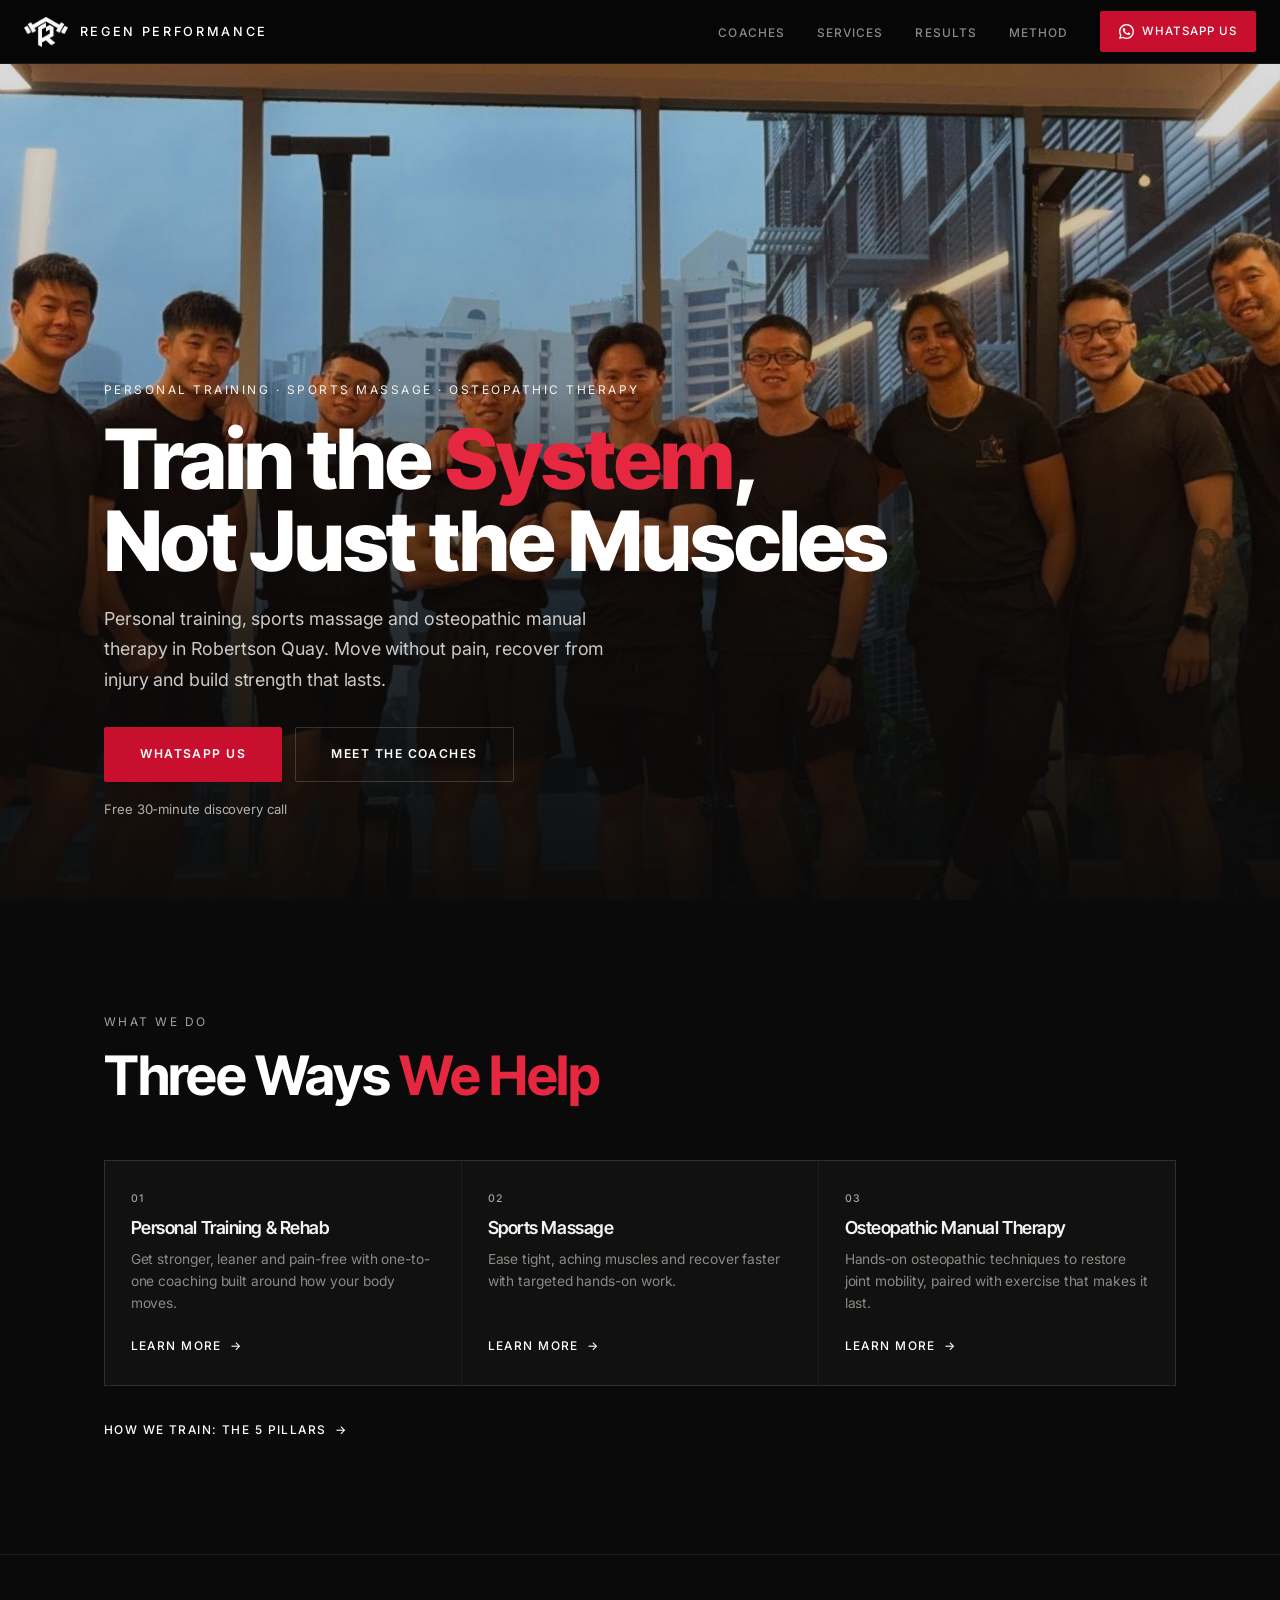
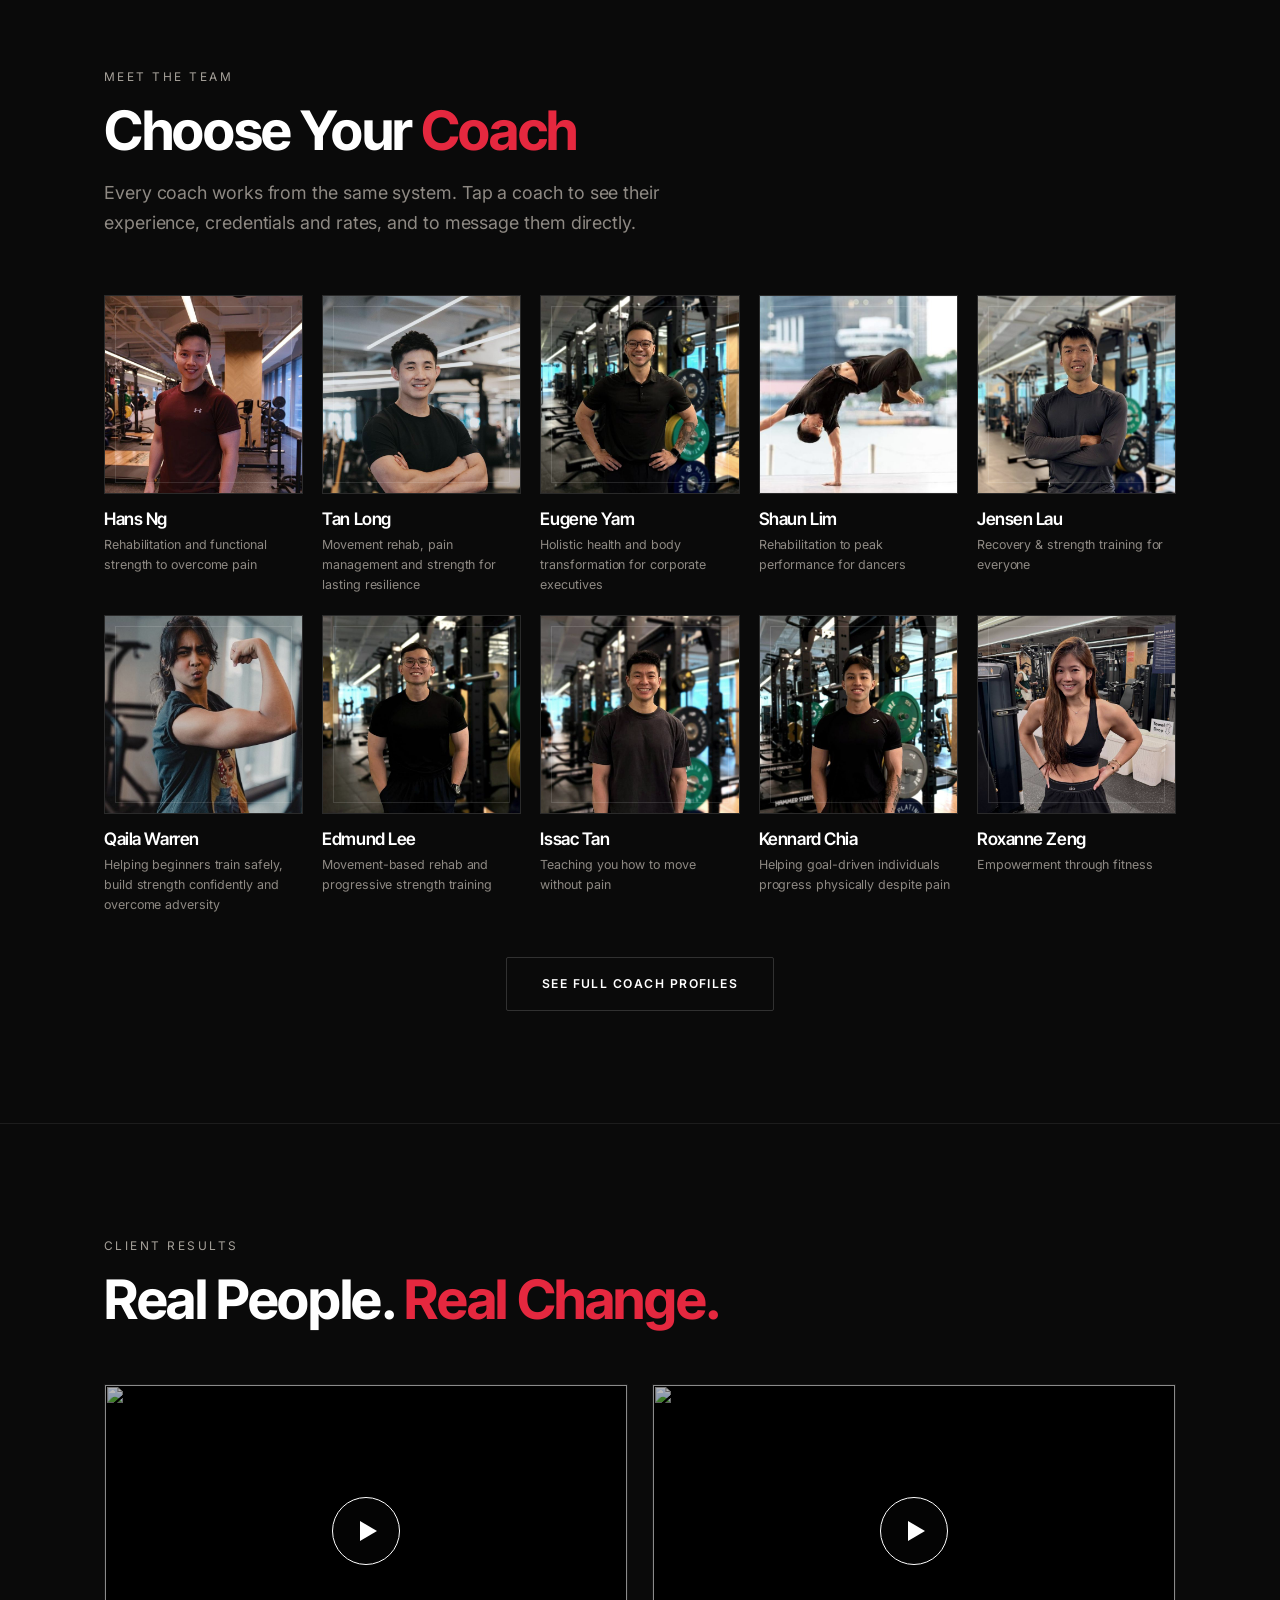
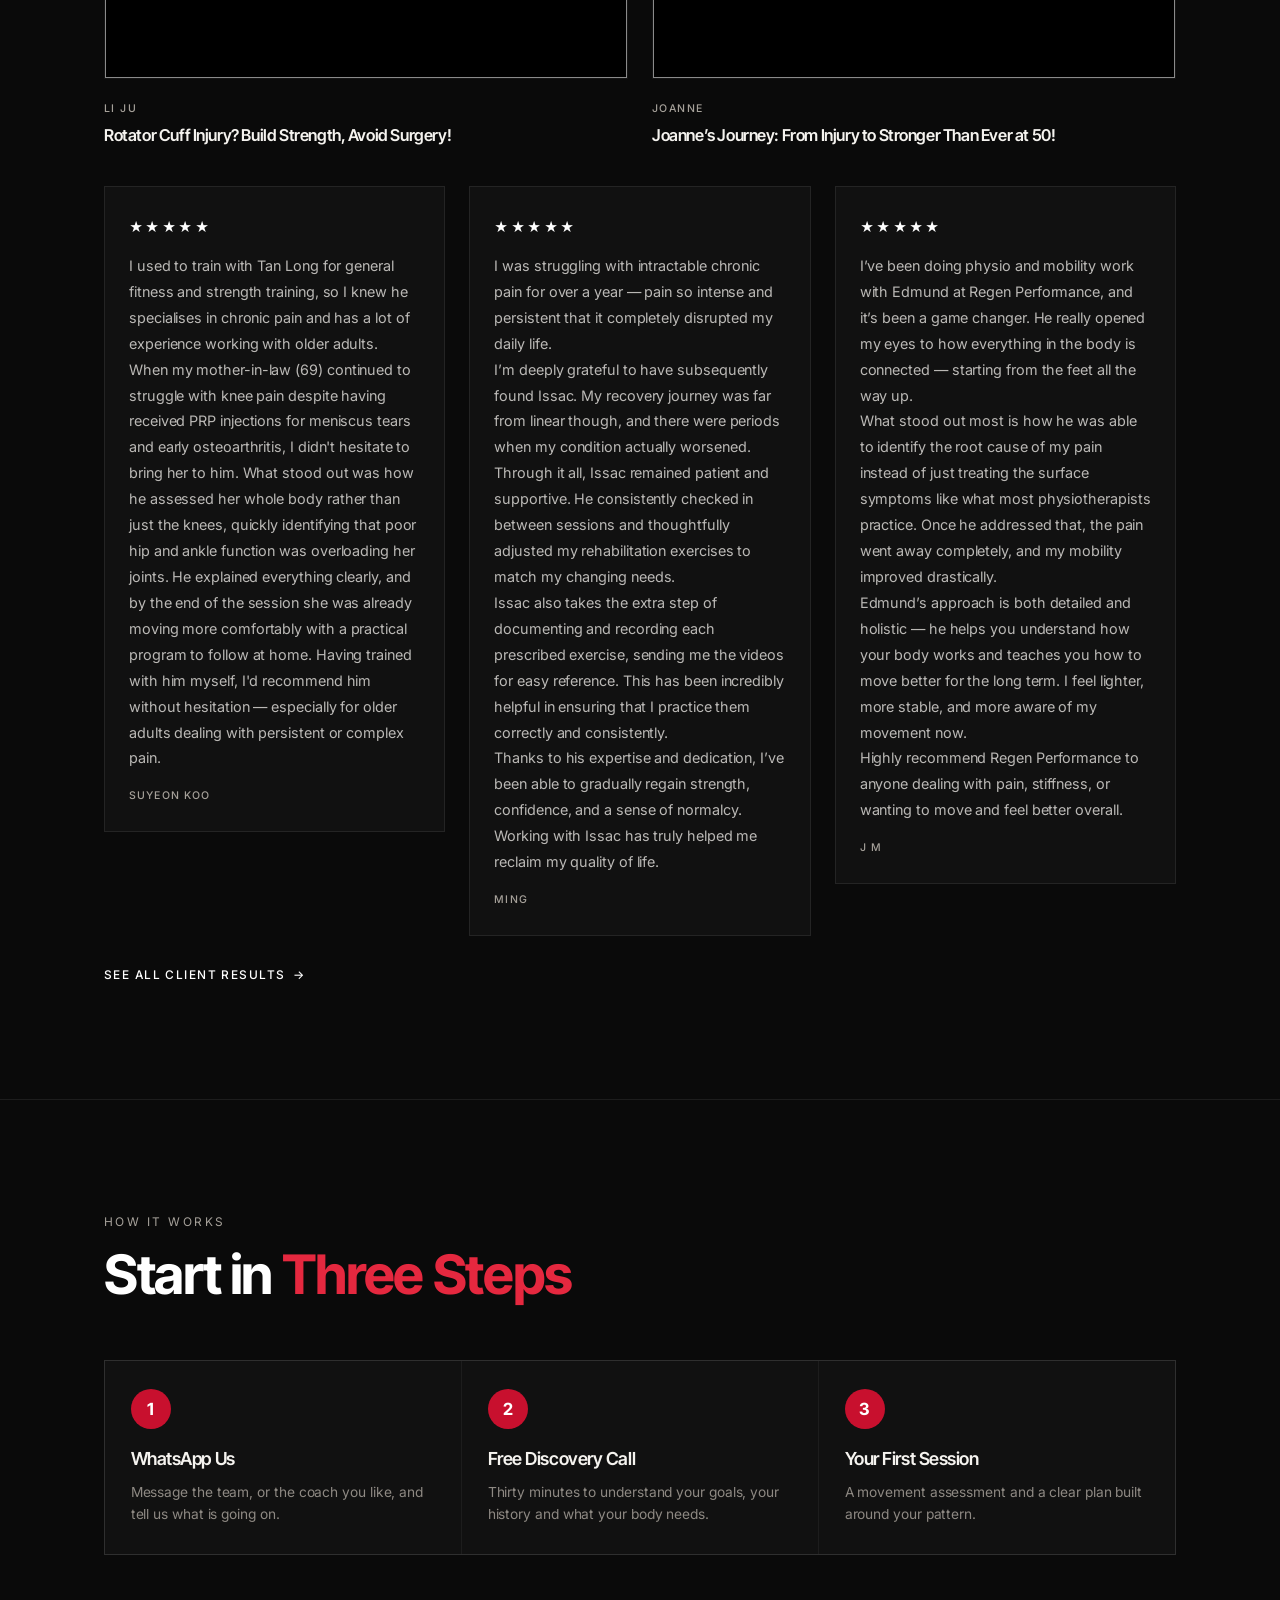
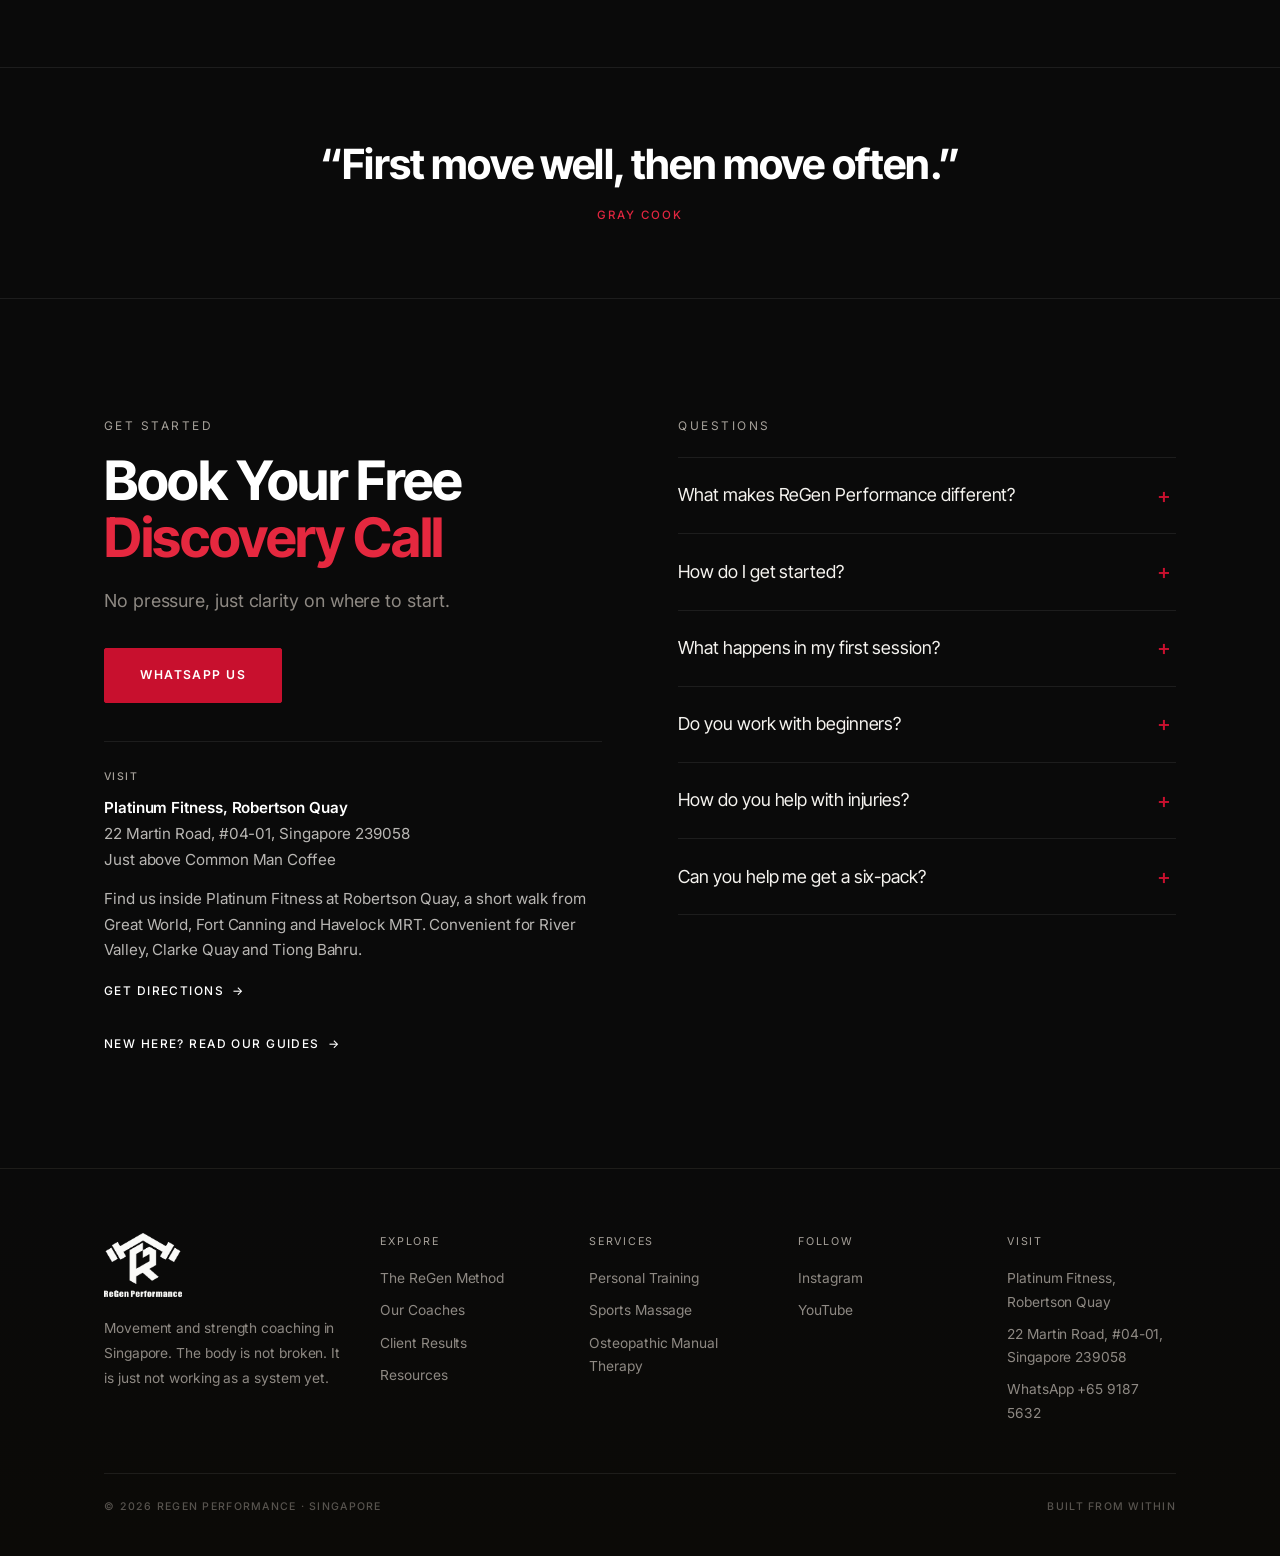
==== commit f630524d: "Service pages: personal training, sports massage, osteopathic manual therapy - Generated landing pag" ====
--- a/index.html
+++ b/index.html
@@ -3,10 +3,10 @@
 <head>
 <meta charset="UTF-8">
 <meta name="viewport" content="width=device-width, initial-scale=1.0">
-<title>Personal Trainer &amp; Rehab Coaching in Robertson Quay, Singapore | ReGen Performance</title>
-<meta name="description" content="Personal training, pain rehab and strength coaching at Platinum Fitness, Robertson Quay (22 Martin Road). 10 expert coaches, rated 5.0 on Google. Free 30-minute discovery call.">
-<meta property="og:title" content="Personal Trainer &amp; Rehab Coaching in Robertson Quay, Singapore | ReGen Performance">
-<meta property="og:description" content="Personal training, pain rehab and strength coaching at Platinum Fitness, Robertson Quay (22 Martin Road). 10 expert coaches, rated 5.0 on Google. Free 30-minute discovery call.">
+<title>Personal Trainer, Sports Massage &amp; Osteopathic Therapy in Robertson Quay | ReGen Performance</title>
+<meta name="description" content="Personal training, sports massage and osteopathic manual therapy at Platinum Fitness, Robertson Quay (22 Martin Road), Singapore. Rated 5.0 on Google. Free 30-minute discovery call.">
+<meta property="og:title" content="Personal Trainer, Sports Massage &amp; Osteopathic Therapy in Robertson Quay | ReGen Performance">
+<meta property="og:description" content="Personal training, sports massage and osteopathic manual therapy at Platinum Fitness, Robertson Quay (22 Martin Road), Singapore. Rated 5.0 on Google. Free 30-minute discovery call.">
 <meta property="og:image" content="https://regenperformancesg.netlify.app/assets/img/team-share.jpg">
 <meta property="og:type" content="website">
 <meta name="twitter:card" content="summary_large_image">
@@ -82,6 +82,39 @@
       "closes": "20:00"
     }
   ],
+  "makesOffer": [
+    {
+      "@type": "Offer",
+      "itemOffered": {
+        "@type": "Service",
+        "name": "Personal Training & Rehab",
+        "url": "https://regenperformancesg.netlify.app/personal-training/"
+      }
+    },
+    {
+      "@type": "Offer",
+      "itemOffered": {
+        "@type": "Service",
+        "name": "Sports Massage",
+        "url": "https://regenperformancesg.netlify.app/sports-massage/"
+      }
+    },
+    {
+      "@type": "Offer",
+      "itemOffered": {
+        "@type": "Service",
+        "name": "Osteopathic Manual Therapy",
+        "url": "https://regenperformancesg.netlify.app/osteopathic-manual-therapy/"
+      }
+    }
+  ],
+  "knowsAbout": [
+    "Personal training",
+    "Injury rehabilitation",
+    "Sports massage",
+    "Osteopathic manual therapy",
+    "Strength training"
+  ],
   "employee": [
     {
       "@id": "https://regenperformancesg.netlify.app/coaches/hans-ng/#person"
@@ -194,9 +227,9 @@
     <img class="home-hero-img" src="/assets/img/team.jpg" srcset="/assets/img/team-1000.jpg 1000w, /assets/img/team.jpg 1920w" sizes="100vw" alt="The ReGen Performance coaching team at Platinum Fitness, Singapore" width="1920" height="1006">
     <div class="home-hero-shade"></div>
     <div class="wrap home-hero-body">
-      <span class="eyebrow rise">Personal Training &amp; Rehab · Robertson Quay, Singapore</span>
+      <span class="eyebrow rise">Personal Training · Sports Massage · Osteopathic Therapy</span>
       <h1 class="h1 rise rise-1">Train the <em>System</em>,<br>Not Just the Muscles</h1>
-      <p class="lead rise rise-2">Move without pain, recover from injury and build strength that lasts, with a coach who understands why your body does what it does.</p>
+      <p class="lead rise rise-2">Personal training, sports massage and osteopathic manual therapy in Robertson Quay. Move without pain, recover from injury and build strength that lasts.</p>
       <div class="btn-row rise rise-3">
         <a class="btn btn-gold wa-main" href="#contact" target="_blank" rel="noopener">WhatsApp Us</a>
         <a class="btn btn-ghost" href="#team">Meet the Coaches</a>
@@ -206,14 +239,10 @@
   </section>
 
   <!-- 2. WHAT WE DO -->
-  <section class="section">
+  <section class="section" id="services">
     <div class="wrap">
-      <div class="section-head reveal"><span class="eyebrow">What We Do</span><h2 class="h2">Three Things, <em>Done Well</em></h2></div>
-      <div class="grid grid-3 reveal">
-        <div class="card"><span class="card-label">01</span><span class="card-title">Move Without Pain</span><span class="card-text">We find why it hurts, not just where. Then we train your body out of pain instead of around it.</span></div>
-        <div class="card"><span class="card-label">02</span><span class="card-title">Rehab That Lasts</span><span class="card-text">After injury or surgery, we rebuild strength step by step, so the problem does not keep coming back.</span></div>
-        <div class="card"><span class="card-label">03</span><span class="card-title">Strength for Life</span><span class="card-text">Get stronger and move better at any age, with training built around how your body actually works.</span></div>
-      </div>
+      <div class="section-head reveal"><span class="eyebrow">What We Do</span><h2 class="h2">Three Ways <em>We Help</em></h2></div>
+      <div class="grid grid-3 reveal"><!--pre:services--><a class="card" href="/personal-training/"><span class="card-label">01</span><span class="card-title">Personal Training &amp; Rehab</span><span class="card-text">Get stronger, leaner and pain-free with one-to-one coaching built around how your body moves.</span><span class="link-arrow">Learn more <span>→</span></span></a><a class="card" href="/sports-massage/"><span class="card-label">02</span><span class="card-title">Sports Massage</span><span class="card-text">Ease tight, aching muscles and recover faster with targeted hands-on work.</span><span class="link-arrow">Learn more <span>→</span></span></a><a class="card" href="/osteopathic-manual-therapy/"><span class="card-label">03</span><span class="card-title">Osteopathic Manual Therapy</span><span class="card-text">Hands-on osteopathic techniques to restore joint mobility, paired with exercise that makes it last.</span><span class="link-arrow">Learn more <span>→</span></span></a><!--/pre:services--></div>
       <p class="reveal" style="margin-top:1.8rem"><a class="link-arrow" href="/philosophy.html">How we train: the 5 pillars <span>→</span></a></p>
     </div>
   </section>
--- a/assets/css/site.css
+++ b/assets/css/site.css
@@ -86,7 +86,7 @@
 
 /* ---------- Footer ---------- */
 .site-footer{border-top:1px solid var(--border);padding:4rem 0 2.5rem;background:linear-gradient(to bottom,var(--ink),#0b0a07);}
-.footer-grid{display:grid;grid-template-columns:1.4fr 1fr 1fr 1fr;gap:2.5rem;}
+.footer-grid{display:grid;grid-template-columns:1.4fr 1fr 1fr 1fr 1fr;gap:2.5rem;}
 .footer-brand img{height:64px;width:auto;margin-bottom:1.2rem;}
 .footer-brand p{font-size:0.86rem;color:var(--muted);max-width:280px;line-height:1.8;}
 .footer-col h4{font-family:var(--mono);font-weight:500;font-size:0.672rem;letter-spacing:0.16em;color:var(--gold);text-transform:uppercase;font-weight:400;margin-bottom:1rem;}
@@ -388,6 +388,8 @@
 .coach-reviews{columns:2 280px;column-gap:1.2rem;}
 .coach-reviews.spaced{margin-top:2.5rem;}
 .review.is-extra{display:none;}
+.coach-offers a{color:var(--cream);text-decoration:underline;text-underline-offset:3px;}
+.coach-offers a:hover{color:var(--white);}
 .coach-note{font-size:0.84rem;color:var(--muted);margin-top:1rem;}
 .timeline{list-style:none;position:relative;padding-left:1.6rem;}
 .timeline::before{content:"";position:absolute;left:4px;top:0.5rem;bottom:0.5rem;width:1px;background:linear-gradient(to bottom,var(--gold),rgba(255,255,255,0.044));}
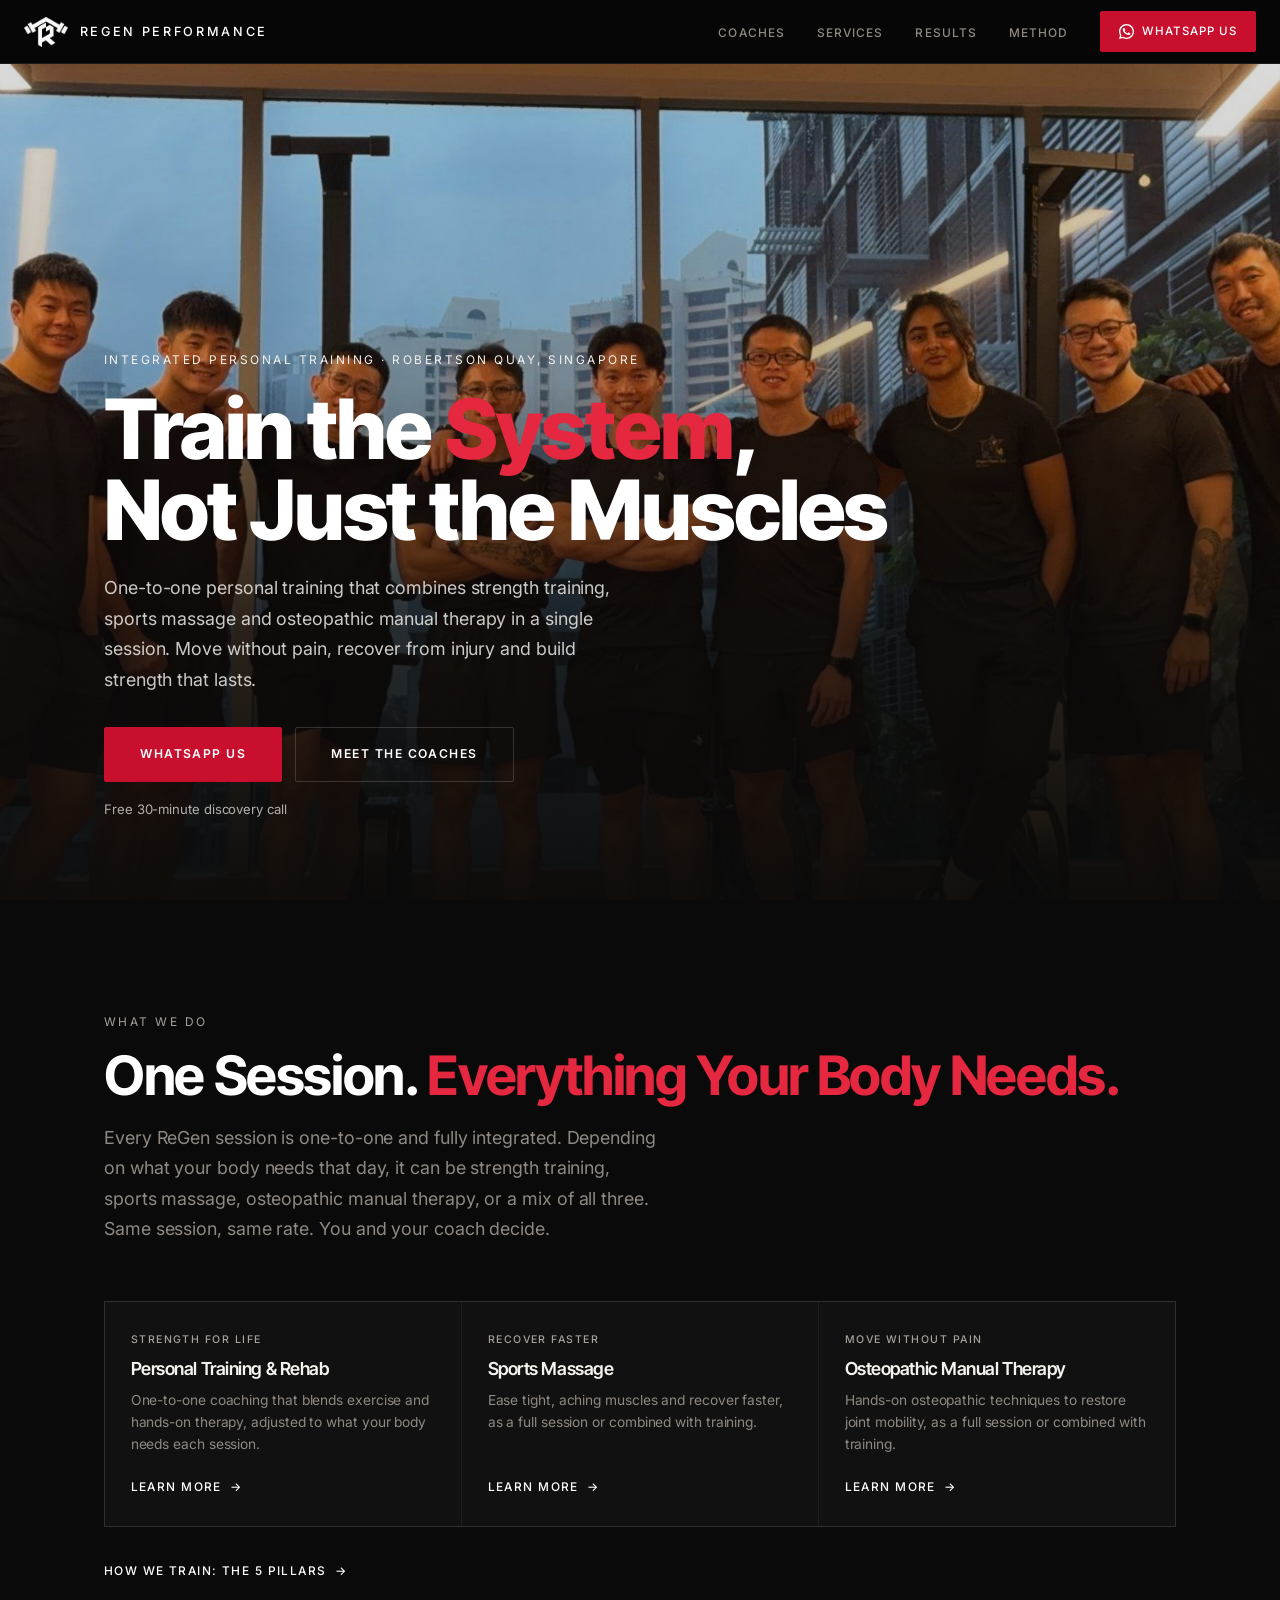
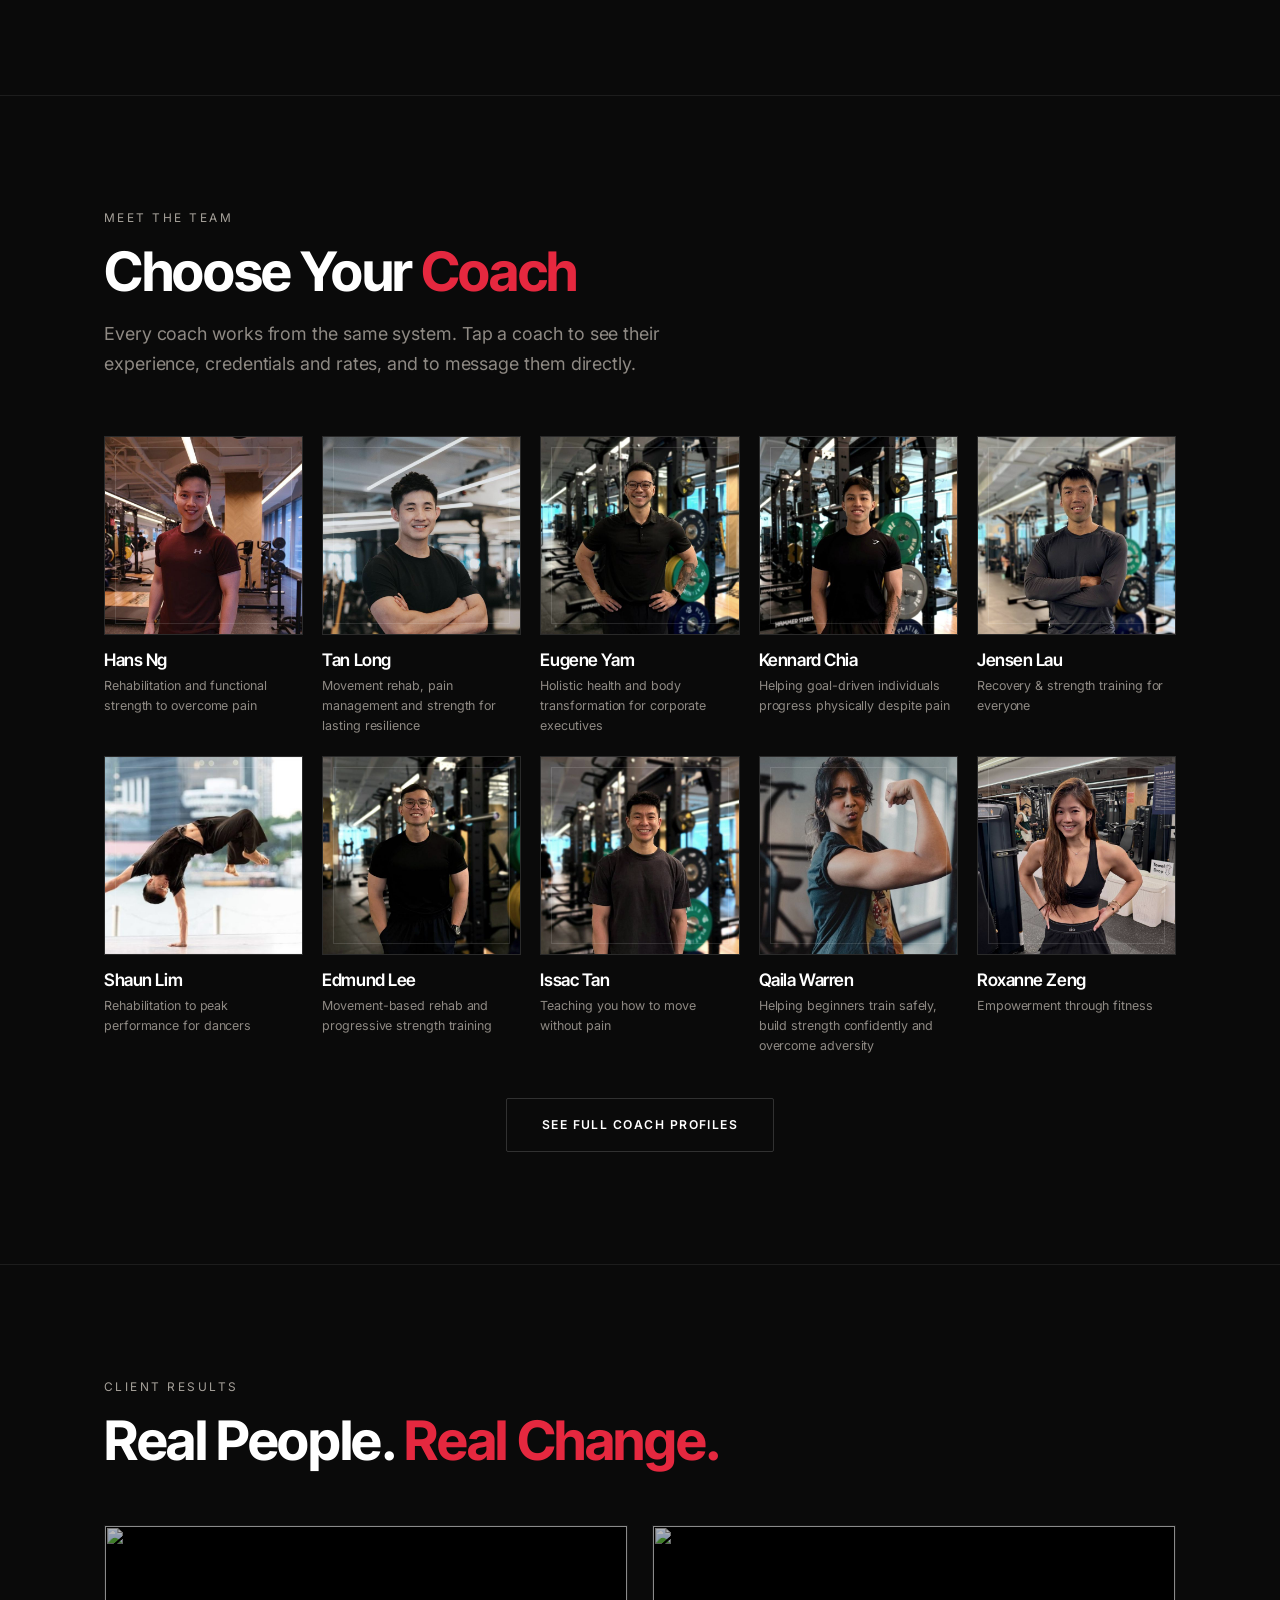
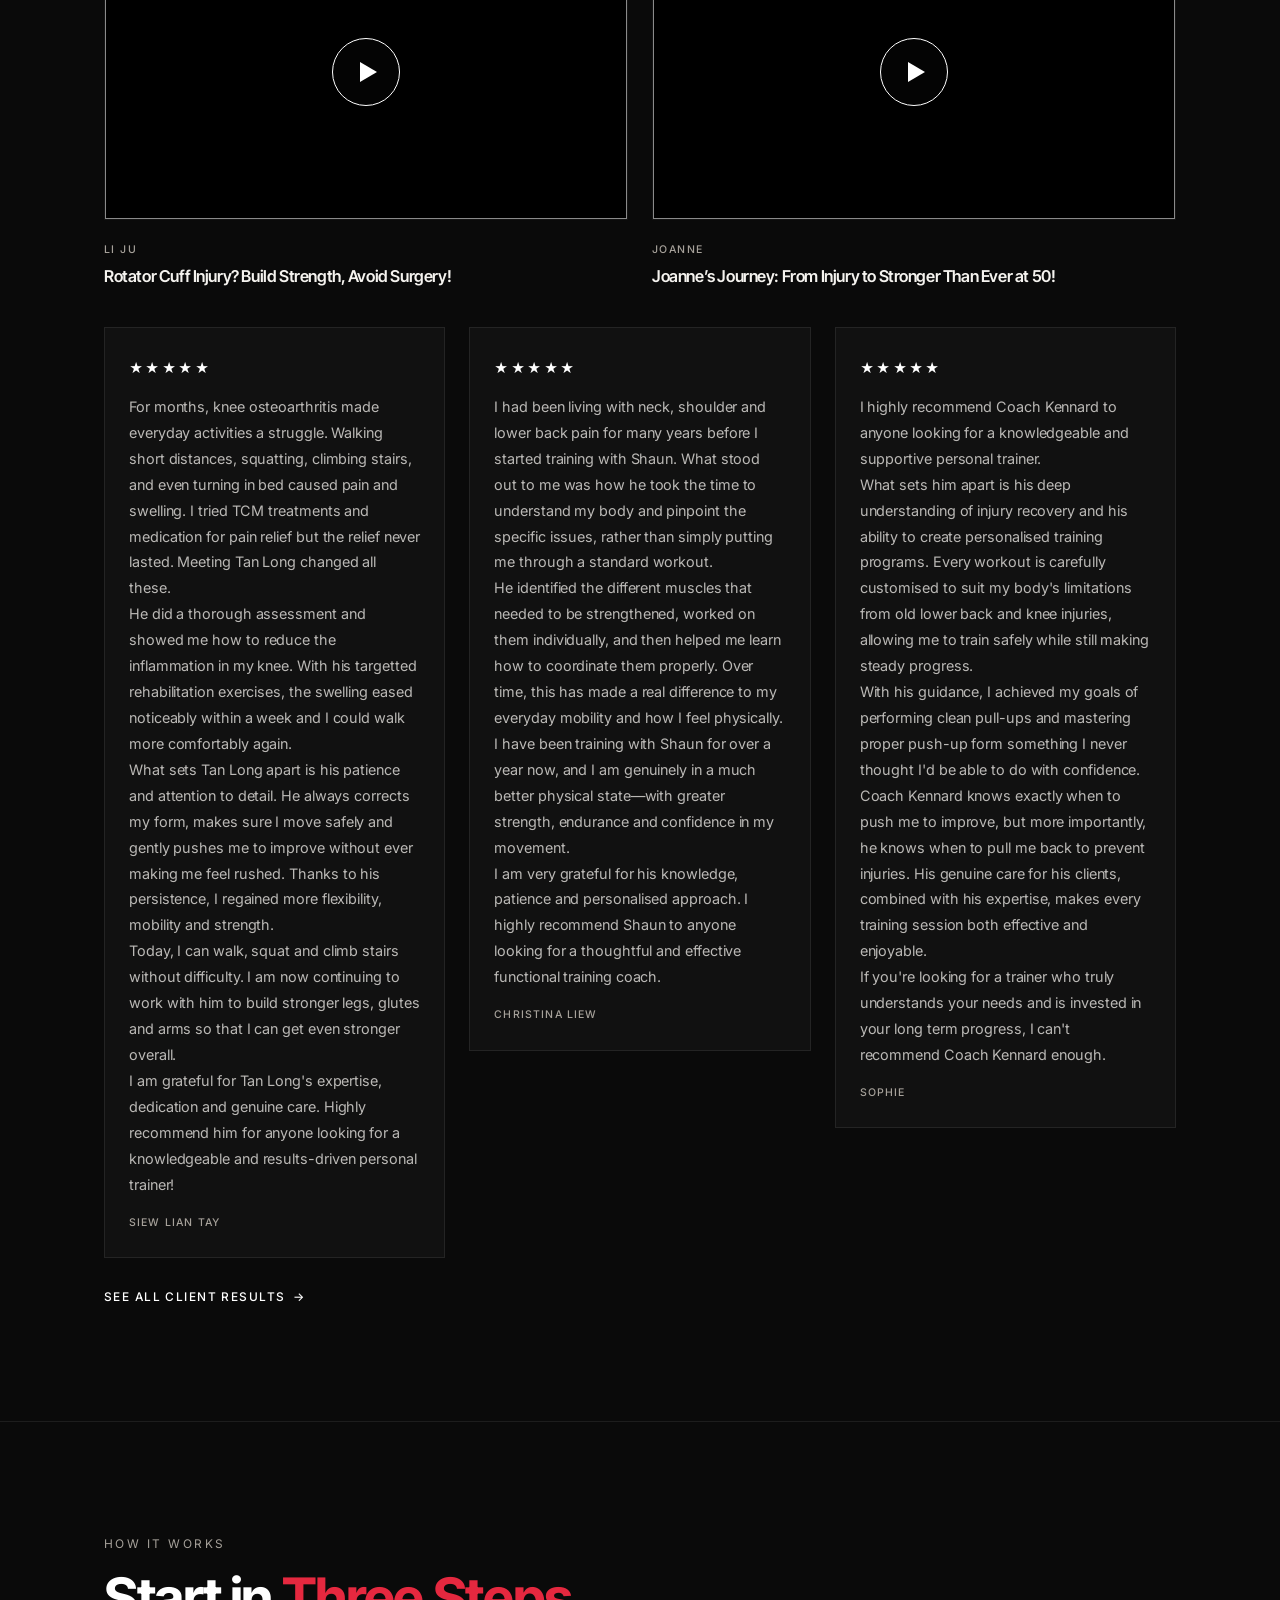
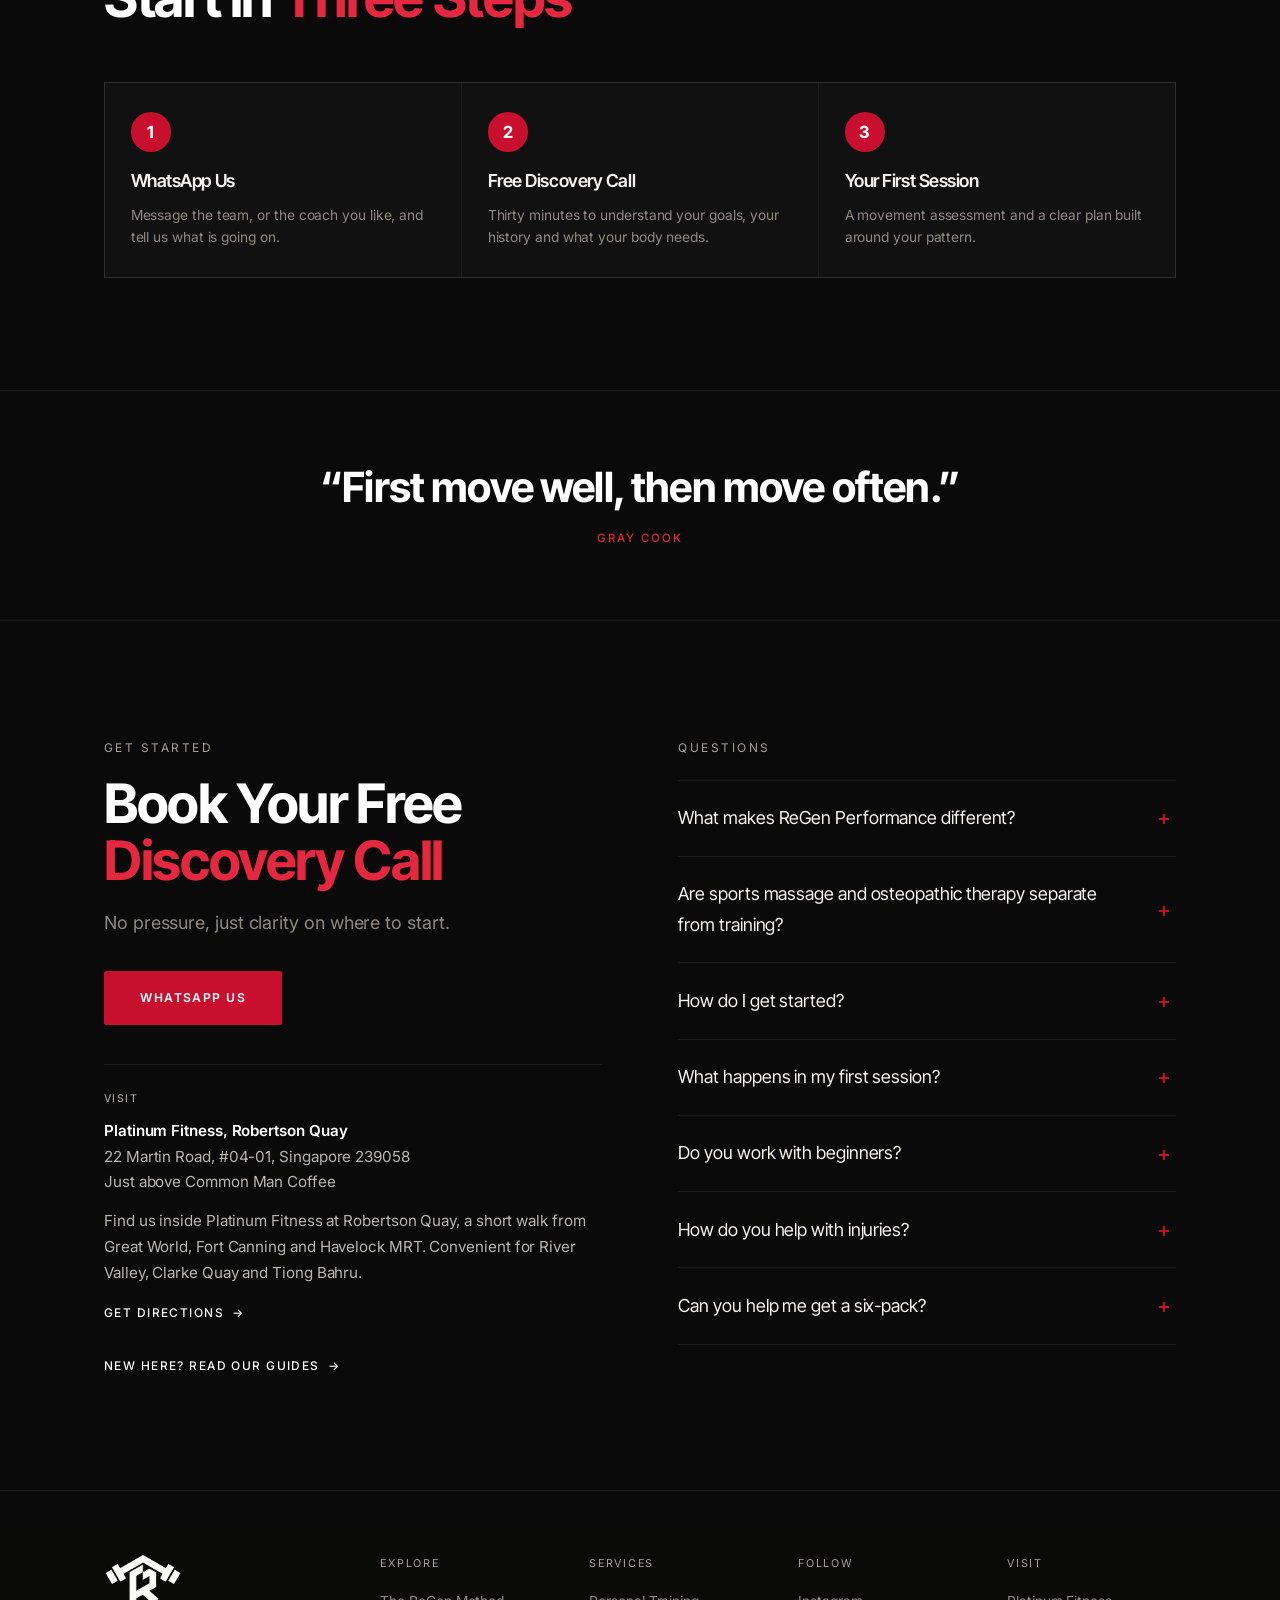
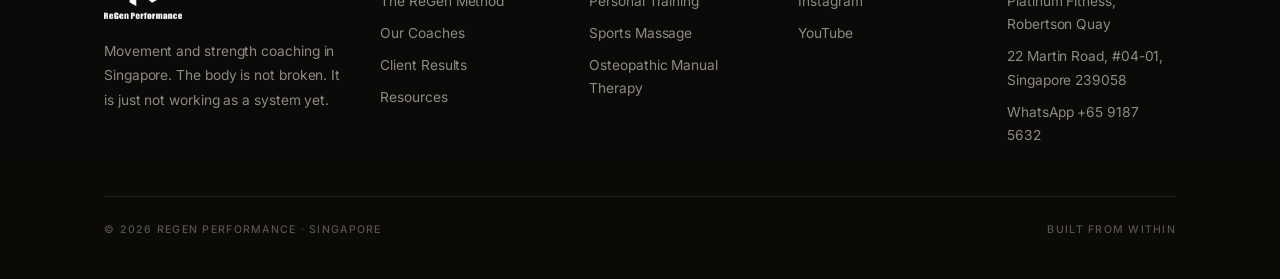
==== commit 99ebf642: "One integrated session: training, sports massage and osteopathic therapy - Home: One Session, Everyt" ====
--- a/index.html
+++ b/index.html
@@ -3,10 +3,10 @@
 <head>
 <meta charset="UTF-8">
 <meta name="viewport" content="width=device-width, initial-scale=1.0">
-<title>Personal Trainer, Sports Massage &amp; Osteopathic Therapy in Robertson Quay | ReGen Performance</title>
-<meta name="description" content="Personal training, sports massage and osteopathic manual therapy at Platinum Fitness, Robertson Quay (22 Martin Road), Singapore. Rated 5.0 on Google. Free 30-minute discovery call.">
-<meta property="og:title" content="Personal Trainer, Sports Massage &amp; Osteopathic Therapy in Robertson Quay | ReGen Performance">
-<meta property="og:description" content="Personal training, sports massage and osteopathic manual therapy at Platinum Fitness, Robertson Quay (22 Martin Road), Singapore. Rated 5.0 on Google. Free 30-minute discovery call.">
+<title>Personal Trainer in Robertson Quay with Sports Massage &amp; Osteopathic Therapy | ReGen Performance</title>
+<meta name="description" content="Integrated one-to-one personal training in Robertson Quay, Singapore: strength training, sports massage and osteopathic manual therapy in one session. Platinum Fitness, 22 Martin Road. Rated 5.0 on Google.">
+<meta property="og:title" content="Personal Trainer in Robertson Quay with Sports Massage &amp; Osteopathic Therapy | ReGen Performance">
+<meta property="og:description" content="Integrated one-to-one personal training: strength training, sports massage and osteopathic manual therapy in one session. Robertson Quay, Singapore.">
 <meta property="og:image" content="https://regenperformancesg.netlify.app/assets/img/team-share.jpg">
 <meta property="og:type" content="website">
 <meta name="twitter:card" content="summary_large_image">
@@ -176,6 +176,14 @@
     },
     {
       "@type": "Question",
+      "name": "Are sports massage and osteopathic therapy separate from training?",
+      "acceptedAnswer": {
+        "@type": "Answer",
+        "text": "No. Every ReGen session is one-to-one and integrated. Depending on what your body needs that day, a session can be strength training, sports massage, osteopathic manual therapy, or a mix of all three, at the same session rate. You and your coach decide together."
+      }
+    },
+    {
+      "@type": "Question",
       "name": "How do I get started?",
       "acceptedAnswer": {
         "@type": "Answer",
@@ -227,9 +235,9 @@
     <img class="home-hero-img" src="/assets/img/team.jpg" srcset="/assets/img/team-1000.jpg 1000w, /assets/img/team.jpg 1920w" sizes="100vw" alt="The ReGen Performance coaching team at Platinum Fitness, Singapore" width="1920" height="1006">
     <div class="home-hero-shade"></div>
     <div class="wrap home-hero-body">
-      <span class="eyebrow rise">Personal Training · Sports Massage · Osteopathic Therapy</span>
+      <span class="eyebrow rise">Integrated Personal Training · Robertson Quay, Singapore</span>
       <h1 class="h1 rise rise-1">Train the <em>System</em>,<br>Not Just the Muscles</h1>
-      <p class="lead rise rise-2">Personal training, sports massage and osteopathic manual therapy in Robertson Quay. Move without pain, recover from injury and build strength that lasts.</p>
+      <p class="lead rise rise-2">One-to-one personal training that combines strength training, sports massage and osteopathic manual therapy in a single session. Move without pain, recover from injury and build strength that lasts.</p>
       <div class="btn-row rise rise-3">
         <a class="btn btn-gold wa-main" href="#contact" target="_blank" rel="noopener">WhatsApp Us</a>
         <a class="btn btn-ghost" href="#team">Meet the Coaches</a>
@@ -241,8 +249,8 @@
   <!-- 2. WHAT WE DO -->
   <section class="section" id="services">
     <div class="wrap">
-      <div class="section-head reveal"><span class="eyebrow">What We Do</span><h2 class="h2">Three Ways <em>We Help</em></h2></div>
-      <div class="grid grid-3 reveal"><!--pre:services--><a class="card" href="/personal-training/"><span class="card-label">01</span><span class="card-title">Personal Training &amp; Rehab</span><span class="card-text">Get stronger, leaner and pain-free with one-to-one coaching built around how your body moves.</span><span class="link-arrow">Learn more <span>→</span></span></a><a class="card" href="/sports-massage/"><span class="card-label">02</span><span class="card-title">Sports Massage</span><span class="card-text">Ease tight, aching muscles and recover faster with targeted hands-on work.</span><span class="link-arrow">Learn more <span>→</span></span></a><a class="card" href="/osteopathic-manual-therapy/"><span class="card-label">03</span><span class="card-title">Osteopathic Manual Therapy</span><span class="card-text">Hands-on osteopathic techniques to restore joint mobility, paired with exercise that makes it last.</span><span class="link-arrow">Learn more <span>→</span></span></a><!--/pre:services--></div>
+      <div class="section-head reveal"><span class="eyebrow">What We Do</span><h2 class="h2">One Session. <em>Everything Your Body Needs.</em></h2><p class="lead">Every ReGen session is one-to-one and fully integrated. Depending on what your body needs that day, it can be strength training, sports massage, osteopathic manual therapy, or a mix of all three. Same session, same rate. You and your coach decide.</p></div>
+      <div class="grid grid-3 reveal"><!--pre:services--><a class="card" href="/personal-training/"><span class="card-label">Strength for life</span><span class="card-title">Personal Training &amp; Rehab</span><span class="card-text">One-to-one coaching that blends exercise and hands-on therapy, adjusted to what your body needs each session.</span><span class="link-arrow">Learn more <span>→</span></span></a><a class="card" href="/sports-massage/"><span class="card-label">Recover faster</span><span class="card-title">Sports Massage</span><span class="card-text">Ease tight, aching muscles and recover faster, as a full session or combined with training.</span><span class="link-arrow">Learn more <span>→</span></span></a><a class="card" href="/osteopathic-manual-therapy/"><span class="card-label">Move without pain</span><span class="card-title">Osteopathic Manual Therapy</span><span class="card-text">Hands-on osteopathic techniques to restore joint mobility, as a full session or combined with training.</span><span class="link-arrow">Learn more <span>→</span></span></a><!--/pre:services--></div>
       <p class="reveal" style="margin-top:1.8rem"><a class="link-arrow" href="/philosophy.html">How we train: the 5 pillars <span>→</span></a></p>
     </div>
   </section>
@@ -301,7 +309,7 @@
       </div>
       <div class="reveal">
         <span class="eyebrow">Questions</span>
-        <div class="faq" id="faq" style="margin-top:1.2rem"><!--pre:faq--><details><summary>What makes ReGen Performance different?</summary><div class="prose"><p>At ReGen Performance, we don&#39;t just train you. You learn how to move, lift, and perform better. We combine strength training, movement optimization, and injury prevention. Every session is designed to make you stronger, more resilient, and pain-free, so you achieve long-term results without sacrificing your body.</p></div></details><details><summary>How do I get started?</summary><div class="prose"><p>Send us a WhatsApp message at 9187 5632 to book a free 30-minute discovery call. During the call, we discuss your goals, assess your movement needs, and map out a personalized plan to help you succeed.</p></div></details><details><summary>What happens in my first session?</summary><div class="prose"><p>Your first session focuses on understanding your body. You can expect:</p>
+        <div class="faq" id="faq" style="margin-top:1.2rem"><!--pre:faq--><details><summary>What makes ReGen Performance different?</summary><div class="prose"><p>At ReGen Performance, we don&#39;t just train you. You learn how to move, lift, and perform better. We combine strength training, movement optimization, and injury prevention. Every session is designed to make you stronger, more resilient, and pain-free, so you achieve long-term results without sacrificing your body.</p></div></details><details><summary>Are sports massage and osteopathic therapy separate from training?</summary><div class="prose"><p>No. Every ReGen session is one-to-one and integrated. Depending on what your body needs that day, a session can be strength training, sports massage, osteopathic manual therapy, or a mix of all three, at the same session rate. You and your coach decide together.</p></div></details><details><summary>How do I get started?</summary><div class="prose"><p>Send us a WhatsApp message at 9187 5632 to book a free 30-minute discovery call. During the call, we discuss your goals, assess your movement needs, and map out a personalized plan to help you succeed.</p></div></details><details><summary>What happens in my first session?</summary><div class="prose"><p>Your first session focuses on understanding your body. You can expect:</p>
 <ul>
 <li>A comprehensive movement assessment to identify strengths and imbalances</li>
 <li>A goal-setting discussion to align training with your needs</li>
